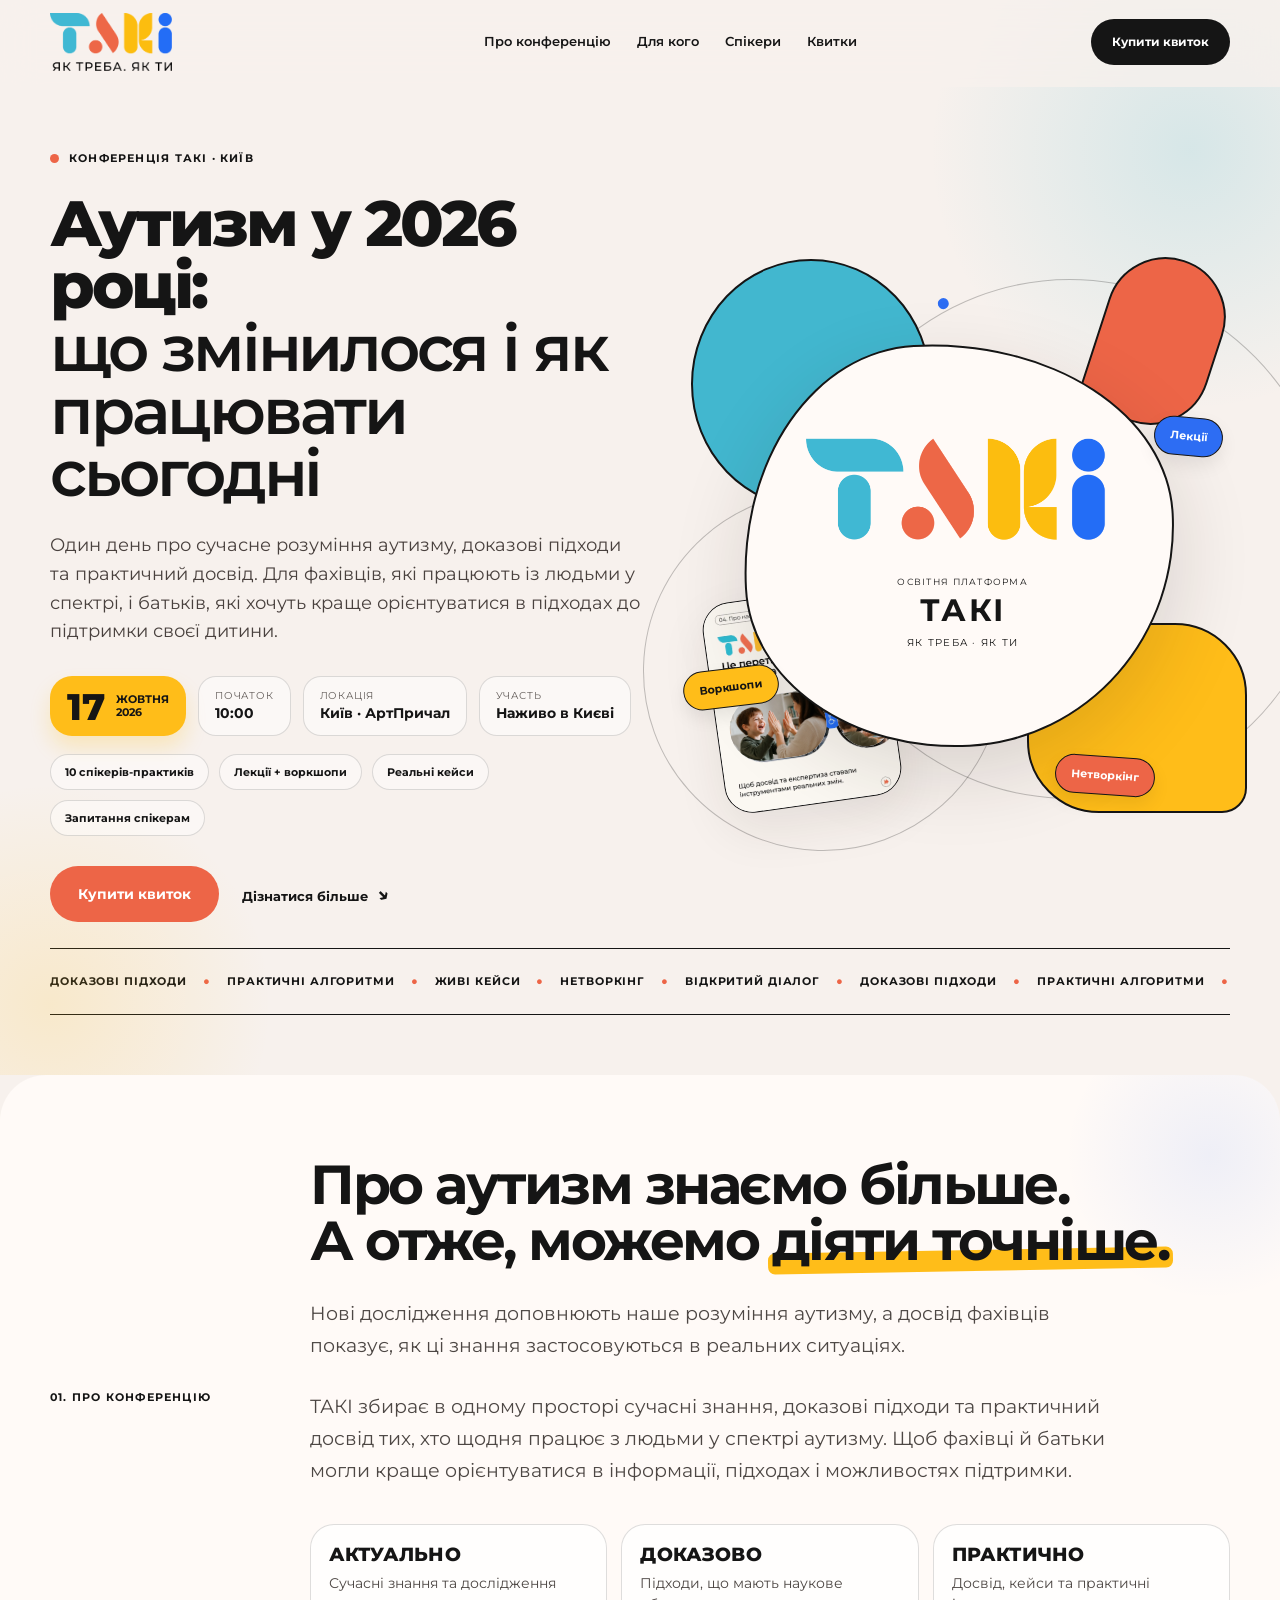
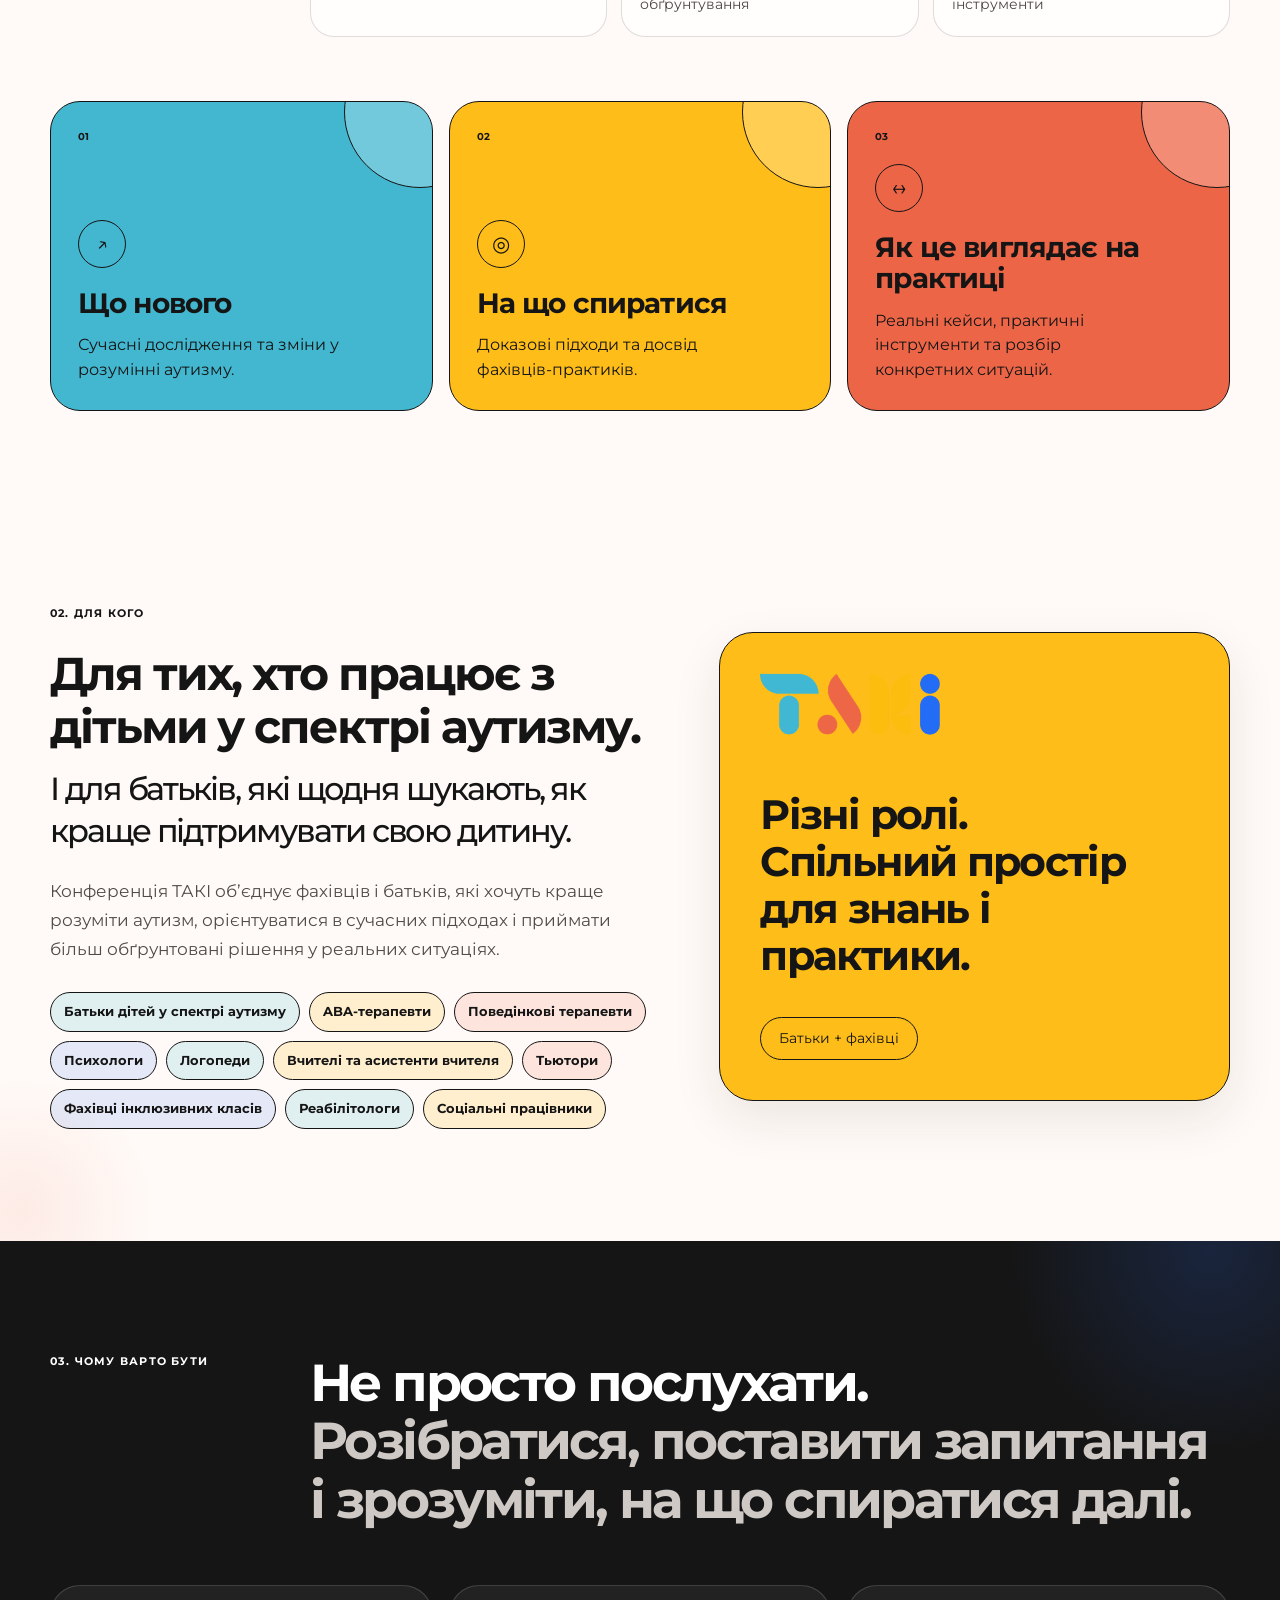
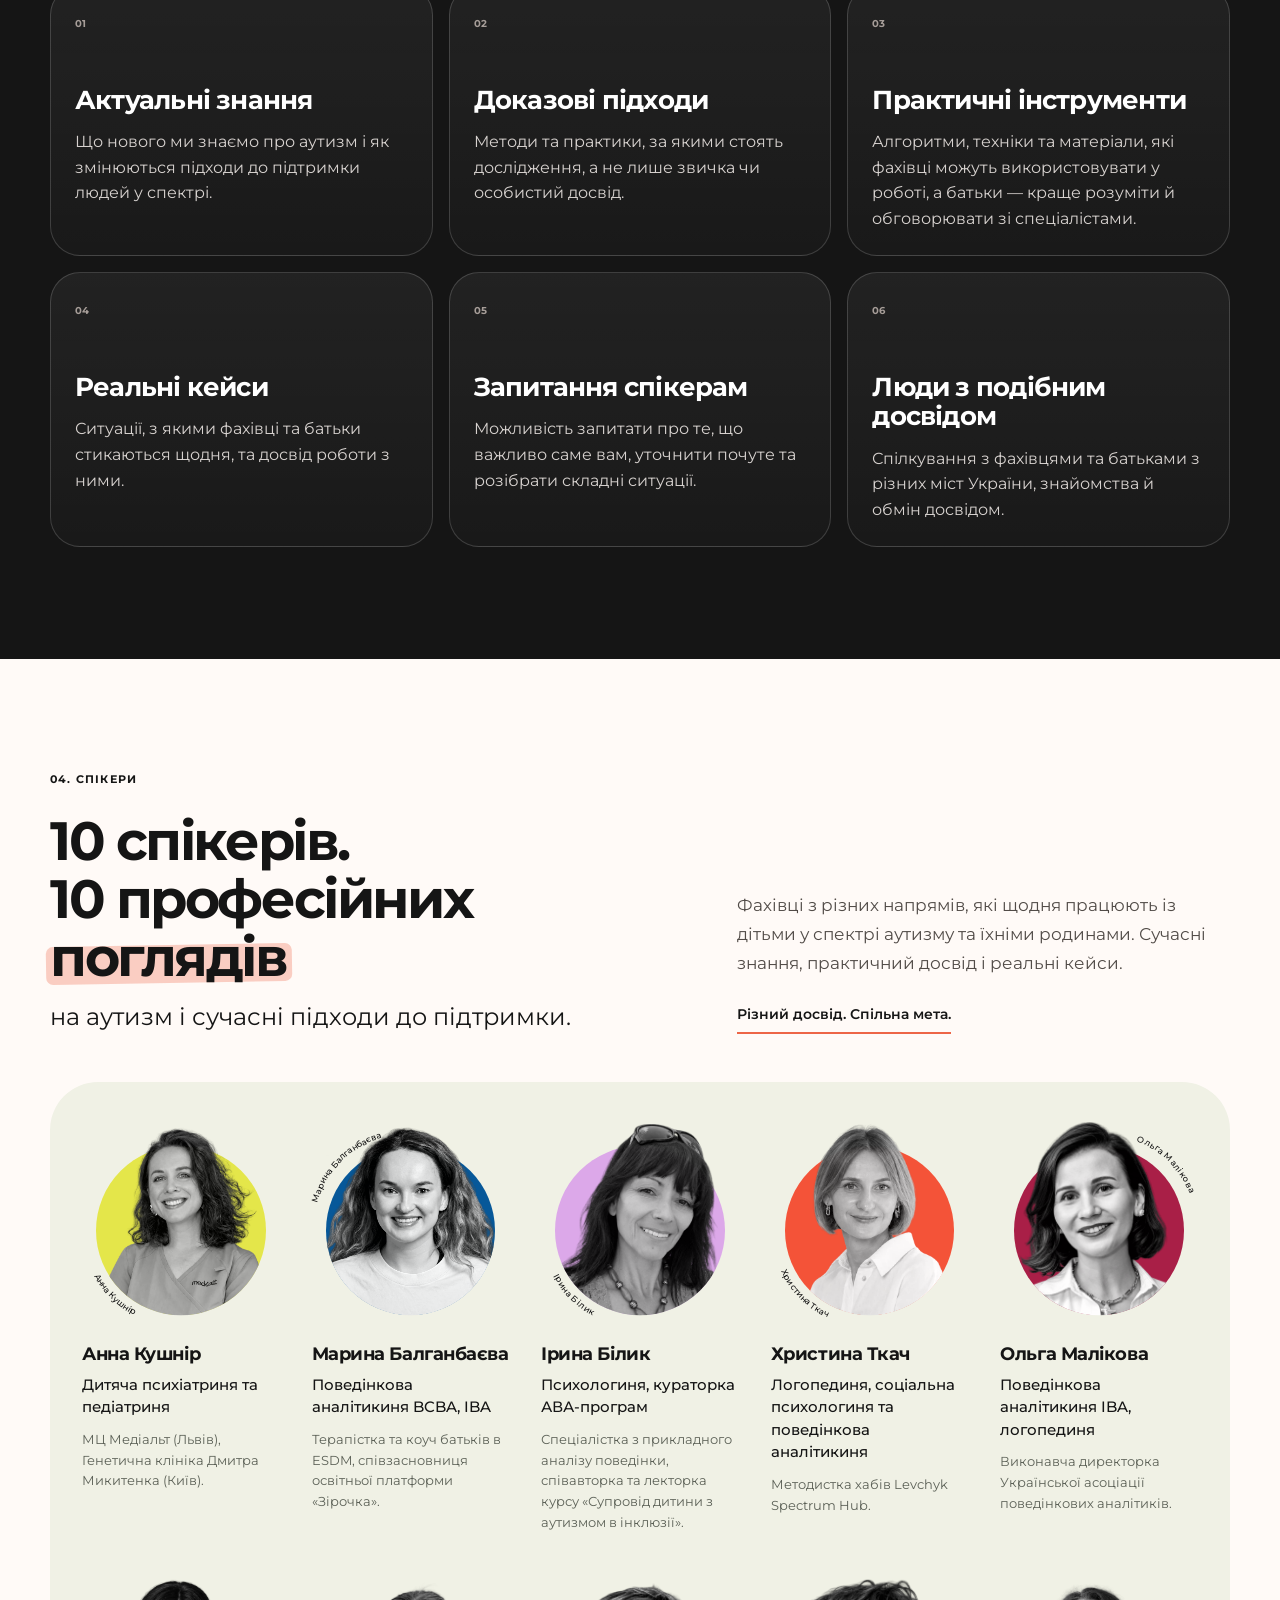
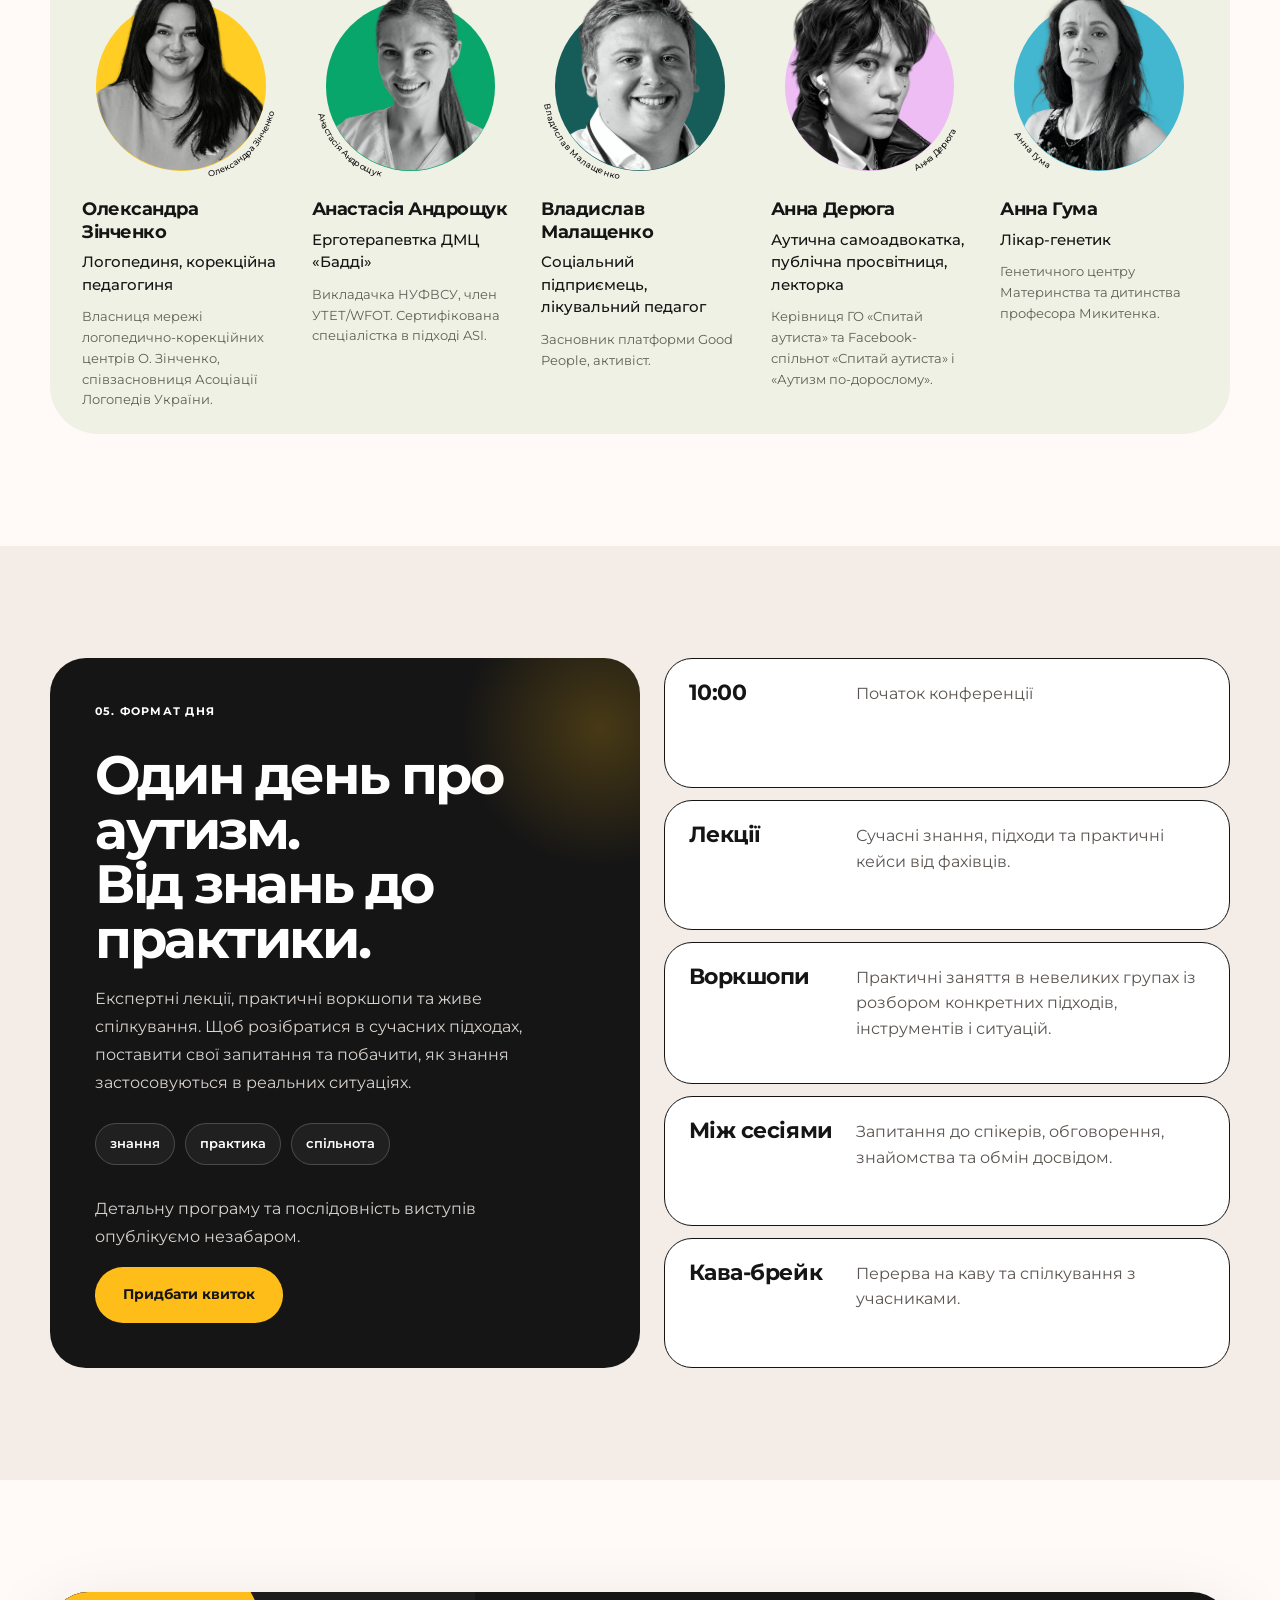
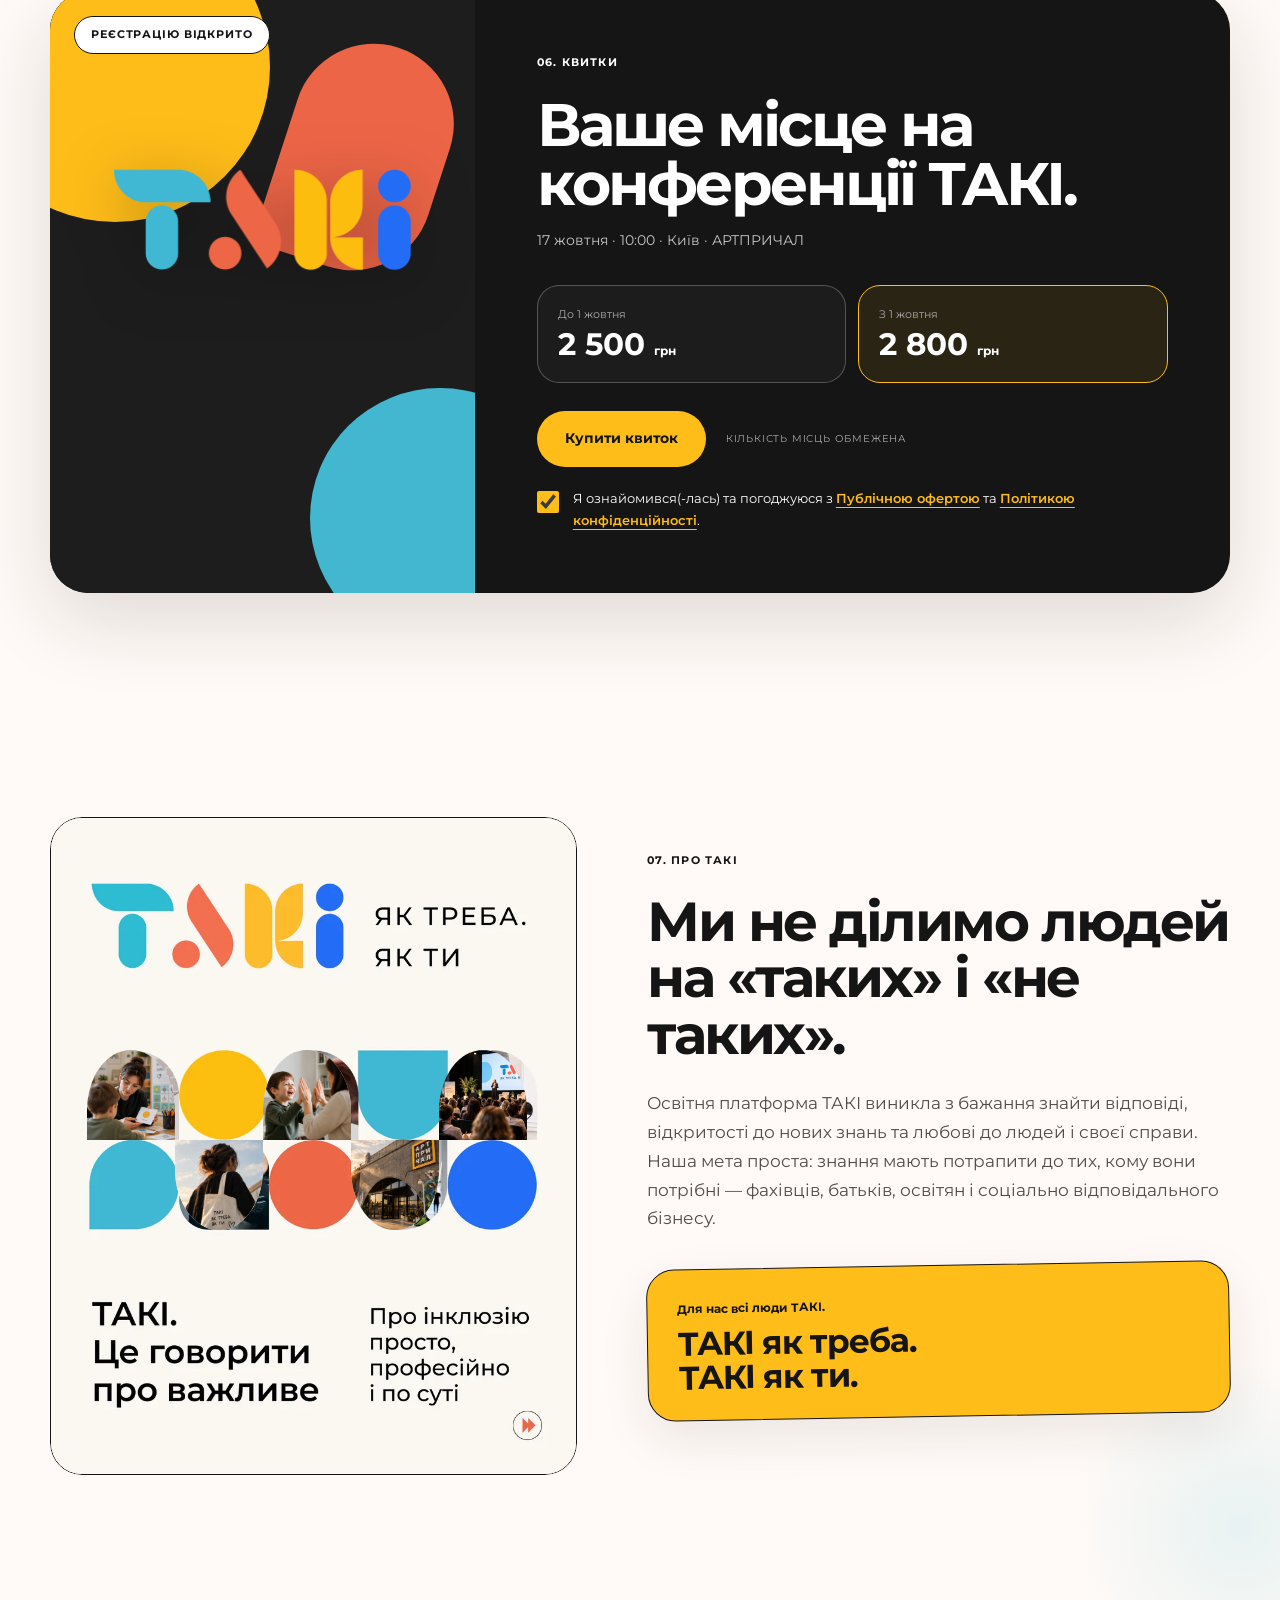
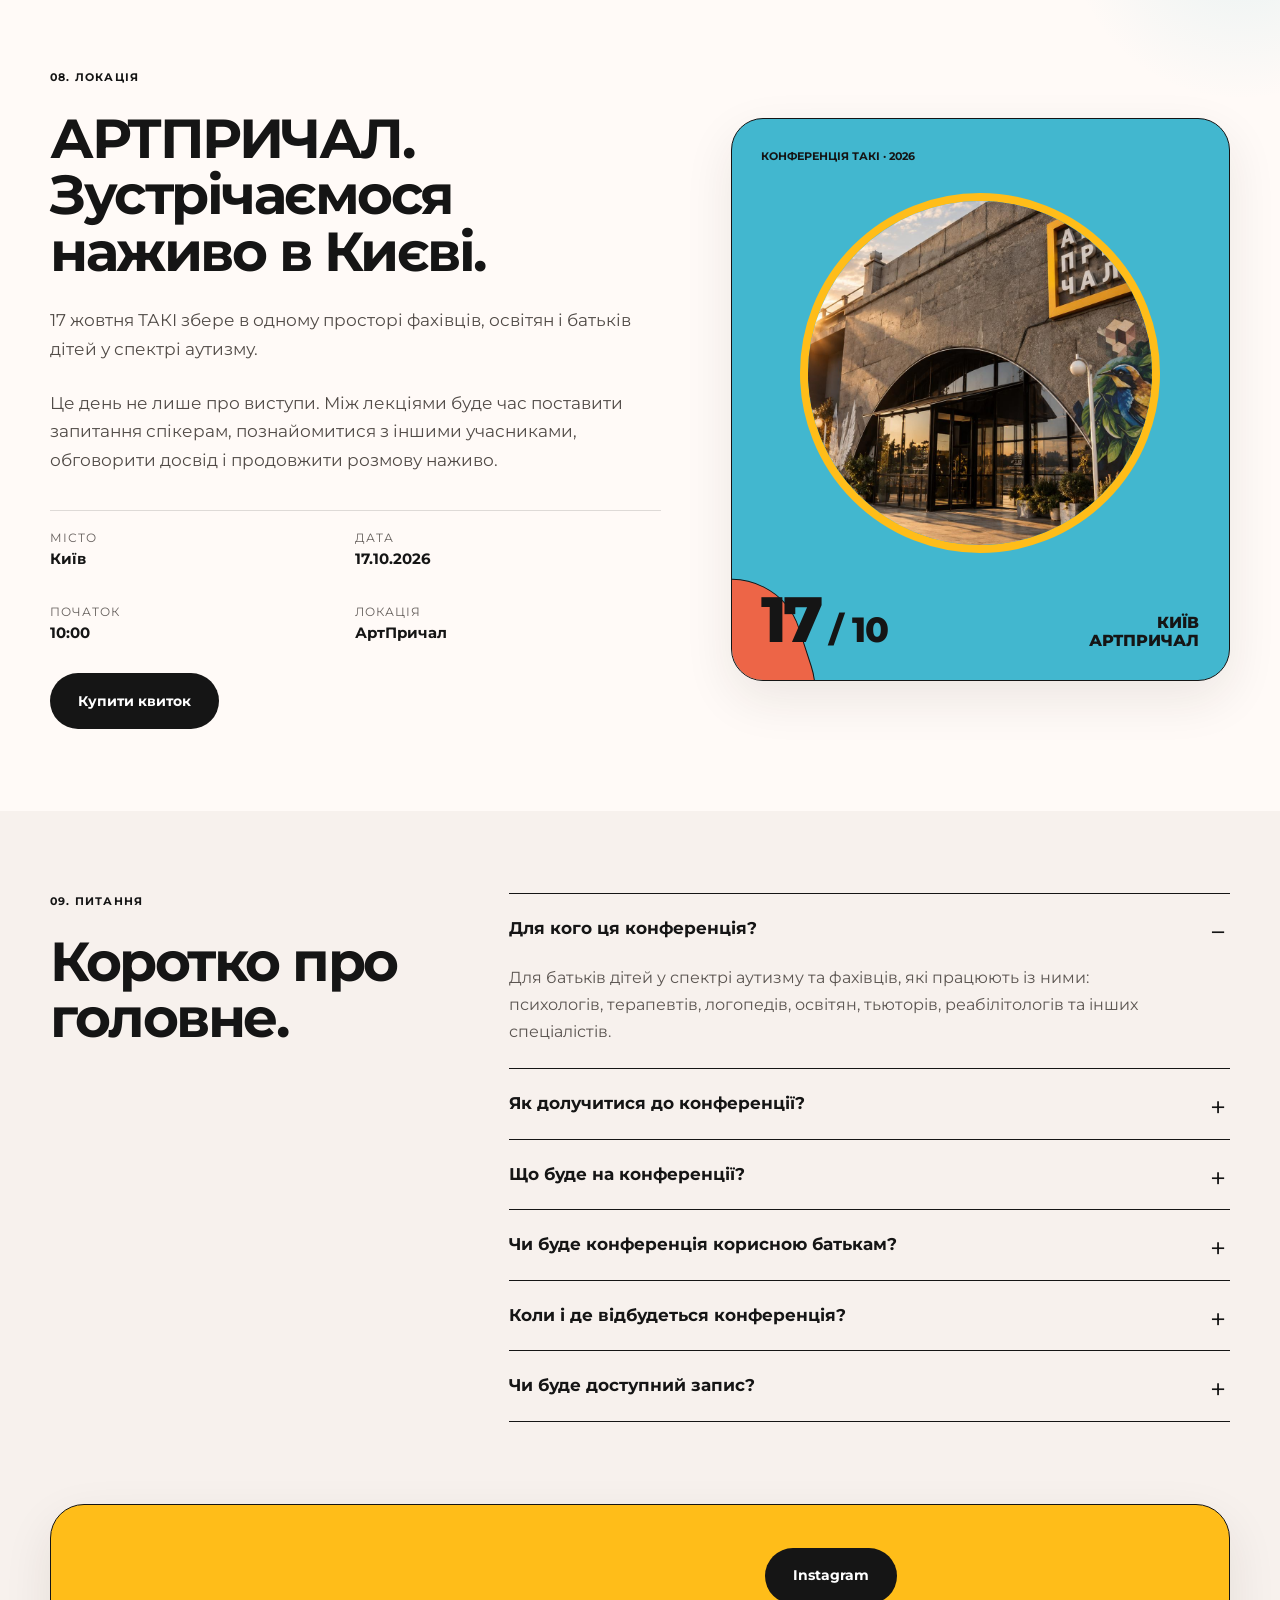
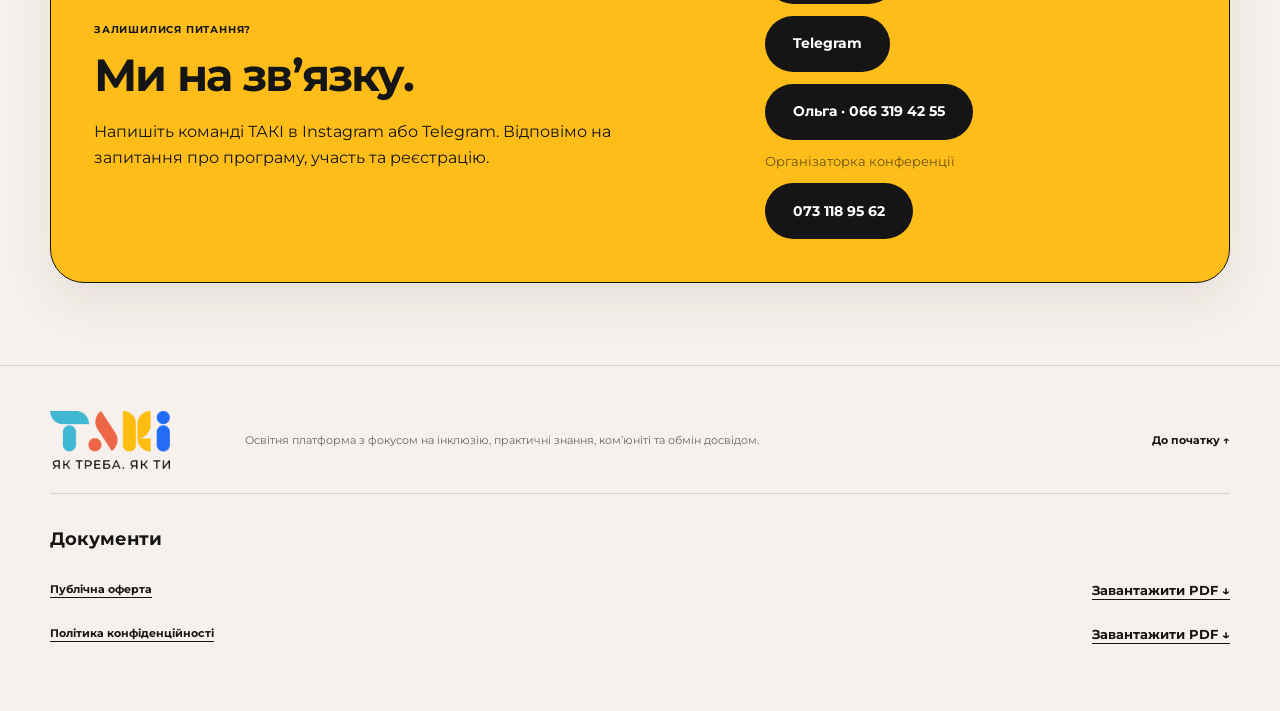
==== index.html @ 57517507 "update" ====
<!doctype html>
<html lang="uk">
<head>
  <meta charset="utf-8" />
  <meta name="viewport" content="width=device-width, initial-scale=1" />
  <meta name="theme-color" content="#f7f1ed" />
  <meta name="description" content="Простір про інклюзію, знання та практику. Для фахівців, освітян, батьків і людей з досвідом. Усі ми ТАКІ." />
  <link rel="canonical" href="https://www.taki.org.ua/" />
  <meta property="og:type" content="website" />
  <meta property="og:locale" content="uk_UA" />
  <meta property="og:site_name" content="ТАКІ" />
  <meta property="og:url" content="https://www.taki.org.ua/" />
  <meta property="og:title" content="ТАКІ | Освітня платформа про інклюзію" />
  <meta property="og:description" content="Простір про інклюзію, знання та практику. Для фахівців, освітян, батьків і людей з досвідом. Усі ми ТАКІ." />
  <meta property="og:image" content="https://www.taki.org.ua/assets/social/taki-preview-v1.jpg" />
  <meta property="og:image:secure_url" content="https://www.taki.org.ua/assets/social/taki-preview-v1.jpg" />
  <meta property="og:image:type" content="image/jpeg" />
  <meta property="og:image:width" content="1200" />
  <meta property="og:image:height" content="630" />
  <meta property="og:image:alt" content="ТАКІ — конференція «Аутизм у 2026 році». 17 жовтня, Київ, АртПричал." />
  <meta name="twitter:card" content="summary_large_image" />
  <meta name="twitter:title" content="ТАКІ | Освітня платформа про інклюзію" />
  <meta name="twitter:description" content="Простір про інклюзію, знання та практику. Для фахівців, освітян, батьків і людей з досвідом. Усі ми ТАКІ." />
  <meta name="twitter:image" content="https://www.taki.org.ua/assets/social/taki-preview-v1.jpg" />
  <meta name="twitter:image:alt" content="ТАКІ — конференція «Аутизм у 2026 році». 17 жовтня, Київ, АртПричал." />
  <title>ТАКІ — Конференція «Аутизм у 2026 році»</title>
  <link rel="icon" href="assets/taki-symbol.png" />
  <link rel="stylesheet" href="styles.css?v=20260923-3" />
</head>
<body>
  <header class="site-header" data-header>
    <div class="shell header-inner">
      <a class="brand" href="#top" aria-label="ТАКІ — на початок сторінки">
        <img src="assets/taki-logo.png" alt="ТАКІ — як треба, як ти" />
      </a>
      <nav class="desktop-nav" aria-label="Основна навігація">
        <a href="#about">Про конференцію</a>
        <a href="#for-whom">Для кого</a>
        <a href="#speakers">Спікери</a>
        <a href="#tickets">Квитки</a>
      </nav>
      <a class="btn btn-dark btn-small desktop-cta" href="#tickets">Купити квиток</a>
      <button class="menu-toggle" type="button" aria-label="Відкрити меню" aria-controls="mobile-navigation" aria-expanded="false" data-menu-toggle>
        <span></span><span></span>
      </button>
    </div>
    <nav class="mobile-nav" id="mobile-navigation" aria-label="Мобільна навігація" data-mobile-nav inert>
      <a href="#about">Про конференцію</a>
      <a href="#for-whom">Для кого</a>
      <a href="#speakers">Спікери</a>
      <a href="#tickets">Квитки</a>
      <a class="btn btn-dark" href="#tickets">Купити квиток</a>
    </nav>
    <div class="header-progress"><span data-progress></span></div>
  </header>

  <main id="top">
    <section class="hero section-pad">
      <div class="shell hero-grid">
        <div class="hero-copy reveal">
          <div class="eyebrow"><span class="eyebrow-dot"></span> Конференція ТАКІ · Київ</div>
          <h1>Аутизм у 2026 році:<br><span>що змінилося і як працювати сьогодні</span></h1>
          <p class="hero-lead">Один день про сучасне розуміння аутизму, доказові підходи та практичний досвід. Для фахівців, які працюють із людьми у спектрі, і батьків, які хочуть краще орієнтуватися в підходах до підтримки своєї дитини.</p>

          <div class="hero-meta" aria-label="Деталі конференції">
            <div class="meta-pill"><strong>17</strong><span>жовтня<br>2026</span></div>
            <div class="meta-item"><span class="meta-kicker">Початок</span><strong>10:00</strong></div>
            <div class="meta-item"><span class="meta-kicker">Локація</span><strong>Київ · АртПричал</strong></div>
            <div class="meta-item"><span class="meta-kicker">Участь</span><strong>Наживо в Києві</strong></div>
          </div>

          <div class="hero-highlights">
            <span>10 спікерів-практиків</span>
            <span>Лекції + воркшопи</span>
            <span>Реальні кейси</span>
            <span>Запитання спікерам</span>
          </div>

          <div class="hero-actions">
            <a class="btn btn-coral" href="#tickets">Купити квиток</a>
            <a class="text-link" href="#about">Дізнатися більше <span aria-hidden="true">↘</span></a>
          </div>
        </div>

        <div class="hero-art reveal" aria-hidden="true">
          <div class="hero-badge badge-blue">Лекції</div>
          <div class="hero-badge badge-yellow">Воркшопи</div>
          <div class="hero-badge badge-coral">Нетворкінг</div>
          <div class="hero-shape hero-shape-a"></div>
          <div class="hero-shape hero-shape-b"></div>
          <div class="hero-shape hero-shape-c"></div>
          <div class="hero-photo-tile">
            <img src="assets/ref-8.webp" alt="" />
            <div class="poster-photo-overlay ref8-left"><img src="assets/photos/connection.webp" alt="" /></div>
            <div class="poster-photo-overlay ref8-right"><img src="assets/photos/learning.webp" alt="" /></div>
          </div>
          <div class="hero-core">
            <img src="assets/taki-symbol.png" alt="" />
            <div class="hero-core-copy">
              <span>освітня платформа</span>
              <strong>ТАКІ</strong>
              <small>як треба · як ти</small>
            </div>
          </div>
          <div class="hero-orbit orbit-one"><span></span></div>
          <div class="hero-orbit orbit-two"><span></span></div>
        </div>
      </div>
      <div class="shell ticker-wrap reveal">
        <div class="ticker" aria-label="Формат конференції" data-marquee>
          <div class="ticker-track">
            <span>ДОКАЗОВІ ПІДХОДИ</span><i>•</i><span>ПРАКТИЧНІ АЛГОРИТМИ</span><i>•</i><span>ЖИВІ КЕЙСИ</span><i>•</i><span>НЕТВОРКІНГ</span><i>•</i><span>ВІДКРИТИЙ ДІАЛОГ</span><i>•</i>
          </div>
        </div>
      </div>
    </section>

    <section class="intro section-pad-sm" id="about">
      <div class="shell intro-grid">
        <div class="section-label reveal">01. Про конференцію</div>
        <div class="intro-main reveal">
          <h2>Про аутизм знаємо більше.<br>А отже, можемо <span class="mark mark-yellow">діяти точніше.</span></h2>
          <p>Нові дослідження доповнюють наше розуміння аутизму, а досвід фахівців показує, як ці знання застосовуються в реальних ситуаціях.</p>
          <p>ТАКІ збирає в одному просторі сучасні знання, доказові підходи та практичний досвід тих, хто щодня працює з людьми у спектрі аутизму. Щоб фахівці й батьки могли краще орієнтуватися в інформації, підходах і можливостях підтримки.</p>
          <div class="mini-metrics">
            <div><strong>Актуально</strong><span>Сучасні знання та дослідження</span></div>
            <div><strong>Доказово</strong><span>Підходи, що мають наукове обґрунтування</span></div>
            <div><strong>Практично</strong><span>Досвід, кейси та практичні інструменти</span></div>
          </div>
        </div>
      </div>

      <div class="shell format-grid">
        <article class="format-card format-blue reveal">
          <span class="format-index">01</span>
          <div class="format-icon">↗</div>
          <h3>Що нового</h3>
          <p>Сучасні дослідження та зміни у розумінні аутизму.</p>
        </article>
        <article class="format-card format-yellow reveal">
          <span class="format-index">02</span>
          <div class="format-icon">◎</div>
          <h3>На що спиратися</h3>
          <p>Доказові підходи та досвід фахівців-практиків.</p>
        </article>
        <article class="format-card format-coral reveal">
          <span class="format-index">03</span>
          <div class="format-icon">↔</div>
          <h3>Як це виглядає на практиці</h3>
          <p>Реальні кейси, практичні інструменти та розбір конкретних ситуацій.</p>
        </article>
      </div>
    </section>

    <section class="audience section-pad" id="for-whom">
      <div class="shell audience-grid">
        <div class="audience-copy reveal">
          <div class="section-label">02. Для кого</div>
          <h2>Для тих, хто працює з дітьми у спектрі аутизму.<br><span class="audience-heading-secondary">І для батьків, які щодня шукають, як краще підтримувати свою дитину.</span></h2>
          <p>Конференція ТАКІ об’єднує фахівців і батьків, які хочуть краще розуміти аутизм, орієнтуватися в сучасних підходах і приймати більш обґрунтовані рішення у реальних ситуаціях.</p>
          <div class="audience-tags">
            <span>Батьки дітей у спектрі аутизму</span>
            <span>ABA-терапевти</span>
            <span>Поведінкові терапевти</span>
            <span>Психологи</span>
            <span>Логопеди</span>
            <span>Вчителі та асистенти вчителя</span>
            <span>Тьютори</span>
            <span>Фахівці інклюзивних класів</span>
            <span>Реабілітологи</span>
            <span>Соціальні працівники</span>
          </div>
        </div>
        <div class="audience-message reveal">
          <img src="assets/taki-symbol.png" alt="" width="240" height="140" loading="lazy">
          <p>Різні ролі.<br>Спільний простір<br>для знань і практики.</p>
          <span>Батьки + фахівці</span>
        </div>
      </div>
    </section>

    <section class="benefits section-pad">
      <div class="shell">
        <div class="benefits-head reveal">
          <div class="section-label">03. Чому варто бути</div>
          <h2>Не просто послухати.<br><span>Розібратися, поставити запитання і зрозуміти, на що спиратися далі.</span></h2>
        </div>
        <div class="benefit-grid">
          <article class="benefit reveal"><span>01</span><h3>Актуальні знання</h3><p>Що нового ми знаємо про аутизм і як змінюються підходи до підтримки людей у спектрі.</p></article>
          <article class="benefit reveal"><span>02</span><h3>Доказові підходи</h3><p>Методи та практики, за якими стоять дослідження, а не лише звичка чи особистий досвід.</p></article>
          <article class="benefit reveal"><span>03</span><h3>Практичні інструменти</h3><p>Алгоритми, техніки та матеріали, які фахівці можуть використовувати у роботі, а батьки — краще розуміти й обговорювати зі спеціалістами.</p></article>
          <article class="benefit reveal"><span>04</span><h3>Реальні кейси</h3><p>Ситуації, з якими фахівці та батьки стикаються щодня, та досвід роботи з ними.</p></article>
          <article class="benefit reveal"><span>05</span><h3>Запитання спікерам</h3><p>Можливість запитати про те, що важливо саме вам, уточнити почуте та розібрати складні ситуації.</p></article>
          <article class="benefit reveal"><span>06</span><h3>Люди з подібним досвідом</h3><p>Спілкування з фахівцями та батьками з різних міст України, знайомства й обмін досвідом.</p></article>
        </div>
      </div>
    </section>

    <section class="speakers section-pad" id="speakers">
      <div class="shell">
        <div class="speakers-heading reveal">
          <div>
            <div class="section-label">04. Спікери</div>
            <h2>10 спікерів.<br><span class="mark mark-coral">10 професійних поглядів</span></h2>
            <p class="speakers-subtitle">на аутизм і сучасні підходи до підтримки.</p>
          </div>
          <div class="speakers-intro">
            <p>Фахівці з різних напрямів, які щодня працюють із дітьми у спектрі аутизму та їхніми родинами. Сучасні знання, практичний досвід і реальні кейси.</p>
            <span class="speaker-status">Різний досвід. Спільна мета.</span>
          </div>
        </div>
        <div class="speaker-poster" aria-label="Спікери конференції">
          <div class="speaker-grid">
            <article class="speaker-card speaker-kushnir" style="--speaker-color:#e4e64a" aria-labelledby="name-kushnir">
              <div class="speaker-portrait">
                <div class="speaker-disc" aria-hidden="true"></div>
                <div class="speaker-cutout"><img src="assets/speakers/kushnir-portrait.webp" alt="Анна Кушнір" width="800" height="1000" loading="lazy" decoding="async"></div>
                <svg class="speaker-arc" viewBox="0 0 320 320" aria-hidden="true"><defs><path id="arc-kushnir" d="M 18 168 A 134 134 0 0 0 152 302"/></defs><text><textPath href="#arc-kushnir" startOffset="50%" text-anchor="middle">Анна Кушнір</textPath></text></svg>
              </div>
              <div class="speaker-caption">
                <h3 id="name-kushnir">Анна Кушнір</h3>
                <p class="speaker-role">Дитяча психіатриня та педіатриня</p>
                <p class="speaker-bio">МЦ Медіальт (Львів), Генетична клініка Дмитра Микитенка (Київ).</p>
              </div>
            </article>
            <article class="speaker-card speaker-balganbaieva" style="--speaker-color:#075899" aria-labelledby="name-balganbaieva">
              <div class="speaker-portrait">
                <div class="speaker-disc" aria-hidden="true"></div>
                <div class="speaker-cutout"><img src="assets/speakers/balganbaieva-portrait.webp" alt="Марина Балганбаєва" width="800" height="1065" loading="lazy" decoding="async"></div>
                <svg class="speaker-arc" viewBox="0 0 320 320" aria-hidden="true"><defs><path id="arc-balganbaieva" d="M 18 156 A 134 134 0 0 1 152 22"/></defs><text><textPath href="#arc-balganbaieva" startOffset="50%" text-anchor="middle">Марина Балганбаєва</textPath></text></svg>
              </div>
              <div class="speaker-caption">
                <h3 id="name-balganbaieva">Марина Балганбаєва</h3>
                <p class="speaker-role">Поведінкова аналітикиня BCBA, IBA</p>
                <p class="speaker-bio">Терапістка та коуч батьків в ESDM, співзасновниця освітньої платформи «Зірочка».</p>
              </div>
            </article>
            <article class="speaker-card speaker-bilyk" style="--speaker-color:#dca8e9" aria-labelledby="name-bilyk">
              <div class="speaker-portrait">
                <div class="speaker-disc" aria-hidden="true"></div>
                <div class="speaker-cutout"><img src="assets/speakers/bilyk-portrait.webp" alt="Ірина Білик" width="800" height="1067" loading="lazy" decoding="async"></div>
                <svg class="speaker-arc" viewBox="0 0 320 320" aria-hidden="true"><defs><path id="arc-bilyk" d="M 18 168 A 134 134 0 0 0 152 302"/></defs><text><textPath href="#arc-bilyk" startOffset="50%" text-anchor="middle">Ірина Білик</textPath></text></svg>
              </div>
              <div class="speaker-caption">
                <h3 id="name-bilyk">Ірина Білик</h3>
                <p class="speaker-role">Психологиня, кураторка АВА-програм</p>
                <p class="speaker-bio">Спеціалістка з прикладного аналізу поведінки, співавторка та лекторка курсу «Супровід дитини з аутизмом в інклюзії».</p>
              </div>
            </article>
            <article class="speaker-card speaker-tkach" style="--speaker-color:#f45338" aria-labelledby="name-tkach">
              <div class="speaker-portrait">
                <div class="speaker-disc" aria-hidden="true"></div>
                <div class="speaker-cutout"><img src="assets/speakers/tkach-portrait.webp" alt="Христина Ткач" width="800" height="1200" loading="lazy" decoding="async"></div>
                <svg class="speaker-arc" viewBox="0 0 320 320" aria-hidden="true"><defs><path id="arc-tkach" d="M 18 168 A 134 134 0 0 0 152 302"/></defs><text><textPath href="#arc-tkach" startOffset="50%" text-anchor="middle">Христина Ткач</textPath></text></svg>
              </div>
              <div class="speaker-caption">
                <h3 id="name-tkach">Христина Ткач</h3>
                <p class="speaker-role">Логопединя, соціальна психологиня та поведінкова аналітикиня</p>
                <p class="speaker-bio">Методистка хабів Levchyk Spectrum Hub.</p>
              </div>
            </article>
            <article class="speaker-card speaker-malikova" style="--speaker-color:#a91f47" aria-labelledby="name-malikova">
              <div class="speaker-portrait">
                <div class="speaker-disc" aria-hidden="true"></div>
                <div class="speaker-cutout"><img src="assets/speakers/malikova-portrait.webp" alt="Ольга Малікова" width="800" height="800" loading="lazy" decoding="async"></div>
                <svg class="speaker-arc" viewBox="0 0 320 320" aria-hidden="true"><defs><path id="arc-malikova" d="M 168 22 A 134 134 0 0 1 302 156"/></defs><text><textPath href="#arc-malikova" startOffset="50%" text-anchor="middle">Ольга Малікова</textPath></text></svg>
              </div>
              <div class="speaker-caption">
                <h3 id="name-malikova">Ольга Малікова</h3>
                <p class="speaker-role">Поведінкова аналітикиня IBA, логопединя</p>
                <p class="speaker-bio">Виконавча директорка Української асоціації поведінкових аналітиків.</p>
              </div>
            </article>
            <article class="speaker-card speaker-zinchenko" style="--speaker-color:#ffcd24" aria-labelledby="name-zinchenko">
              <div class="speaker-portrait">
                <div class="speaker-disc" aria-hidden="true"></div>
                <div class="speaker-cutout"><img src="assets/speakers/zinchenko-portrait.webp" alt="Олександра Зінченко" width="800" height="1200" loading="lazy" decoding="async"></div>
                <svg class="speaker-arc" viewBox="0 0 320 320" aria-hidden="true"><defs><path id="arc-zinchenko" d="M 168 302 A 134 134 0 0 0 302 168"/></defs><text><textPath href="#arc-zinchenko" startOffset="50%" text-anchor="middle">Олександра Зінченко</textPath></text></svg>
              </div>
              <div class="speaker-caption">
                <h3 id="name-zinchenko">Олександра Зінченко</h3>
                <p class="speaker-role">Логопединя, корекційна педагогиня</p>
                <p class="speaker-bio">Власниця мережі логопедично-корекційних центрів О. Зінченко, співзасновниця Асоціації Логопедів України.</p>
              </div>
            </article>
            <article class="speaker-card speaker-androshchuk" style="--speaker-color:#08a66a" aria-labelledby="name-androshchuk">
              <div class="speaker-portrait">
                <div class="speaker-disc" aria-hidden="true"></div>
                <div class="speaker-cutout"><img src="assets/speakers/androshchuk-portrait.png" alt="Анастасія Андрощук" width="1024" height="1535" loading="lazy" decoding="async"></div>
                <svg class="speaker-arc" viewBox="0 0 320 320" aria-hidden="true"><defs><path id="arc-androshchuk" d="M 18 168 A 134 134 0 0 0 152 302"/></defs><text><textPath href="#arc-androshchuk" startOffset="50%" text-anchor="middle">Анастасія Андрощук</textPath></text></svg>
              </div>
              <div class="speaker-caption">
                <h3 id="name-androshchuk">Анастасія Андрощук</h3>
                <p class="speaker-role">Ерготерапевтка ДМЦ «Бадді»</p>
                <p class="speaker-bio">Викладачка НУФВСУ, член УТЕТ/WFOT. Сертифікована спеціалістка в підході ASI.</p>
              </div>
            </article>
            <article class="speaker-card speaker-melashchenko" style="--speaker-color:#165c59" aria-labelledby="name-melashchenko">
              <div class="speaker-portrait">
                <div class="speaker-disc" aria-hidden="true"></div>
                <div class="speaker-cutout"><img src="assets/speakers/melashchenko-portrait.webp" alt="Владислав Малащенко" width="800" height="1226" loading="lazy" decoding="async"></div>
                <svg class="speaker-arc" viewBox="0 0 320 320" aria-hidden="true"><defs><path id="arc-melashchenko" d="M 18 168 A 134 134 0 0 0 152 302"/></defs><text><textPath href="#arc-melashchenko" startOffset="50%" text-anchor="middle">Владислав Малащенко</textPath></text></svg>
              </div>
              <div class="speaker-caption">
                <h3 id="name-melashchenko">Владислав Малащенко</h3>
                <p class="speaker-role">Соціальний підприємець, лікувальний педагог</p>
                <p class="speaker-bio">Засновник платформи Good People, активіст.</p>
              </div>
            </article>
            <article class="speaker-card speaker-deriuha" style="--speaker-color:#edbdf3" aria-labelledby="name-deriuha">
              <div class="speaker-portrait">
                <div class="speaker-disc" aria-hidden="true"></div>
                <div class="speaker-cutout"><img src="assets/speakers/deriuha-portrait.webp" alt="Анна Дерюга" width="800" height="1067" loading="lazy" decoding="async"></div>
                <svg class="speaker-arc" viewBox="0 0 320 320" aria-hidden="true"><defs><path id="arc-deriuha" d="M 168 302 A 134 134 0 0 0 302 168"/></defs><text><textPath href="#arc-deriuha" startOffset="50%" text-anchor="middle">Анна Дерюга</textPath></text></svg>
              </div>
              <div class="speaker-caption">
                <h3 id="name-deriuha">Анна Дерюга</h3>
                <p class="speaker-role">Аутична самоадвокатка, публічна просвітниця, лекторка</p>
                <p class="speaker-bio">Керівниця ГО «Спитай аутиста» та Facebook-спільнот «Спитай аутиста» і «Аутизм по-дорослому».</p>
              </div>
            </article>
            <article class="speaker-card speaker-huma" style="--speaker-color:#42b7cf" aria-labelledby="name-huma">
              <div class="speaker-portrait">
                <div class="speaker-disc" aria-hidden="true"></div>
                <div class="speaker-cutout"><img src="assets/speakers/huma-portrait.png" alt="Анна Гума" width="1024" height="1536" loading="lazy" decoding="async"></div>
                <svg class="speaker-arc" viewBox="0 0 320 320" aria-hidden="true"><defs><path id="arc-huma" d="M 18 168 A 134 134 0 0 0 152 302"/></defs><text><textPath href="#arc-huma" startOffset="50%" text-anchor="middle">Анна Гума</textPath></text></svg>
              </div>
              <div class="speaker-caption">
                <h3 id="name-huma">Анна Гума</h3>
                <p class="speaker-role">Лікар-генетик</p>
                <p class="speaker-bio">Генетичного центру Материнства та дитинства професора Микитенка.</p>
              </div>
            </article>
          </div>
        </div>
      </div>
    </section>

    <section class="day section-pad" id="program">
      <div class="shell day-grid">
        <div class="day-card day-card-main reveal">
          <div class="section-label section-label-light">05. Формат дня</div>
          <h2>Один день про аутизм.<br>Від знань до практики.</h2>
          <p>Експертні лекції, практичні воркшопи та живе спілкування. Щоб розібратися в сучасних підходах, поставити свої запитання та побачити, як знання застосовуються в реальних ситуаціях.</p>
          <div class="day-points"><span>знання</span><span>практика</span><span>спільнота</span></div>
          <p>Детальну програму та послідовність виступів опублікуємо незабаром.</p>
          <a class="btn btn-yellow" href="#tickets">Придбати квиток</a>
        </div>
        <div class="day-stack">
          <div class="day-row reveal"><strong>10:00</strong><span>Початок конференції</span></div>
          <div class="day-row reveal"><strong>Лекції</strong><span>Сучасні знання, підходи та практичні кейси від фахівців.</span></div>
          <div class="day-row reveal"><strong>Воркшопи</strong><span>Практичні заняття в невеликих групах із розбором конкретних підходів, інструментів і ситуацій.</span></div>
          <div class="day-row reveal"><strong>Між сесіями</strong><span>Запитання до спікерів, обговорення, знайомства та обмін досвідом.</span></div>
          <div class="day-row reveal"><strong>Кава-брейк</strong><span>Перерва на каву та спілкування з учасниками.</span></div>
        </div>
      </div>
    </section>

    <section class="tickets section-pad" id="tickets">
      <div class="shell">
        <div class="ticket-card reveal" id="conference-ticket">
          <div class="ticket-art">
            <span class="ticket-ribbon">Реєстрацію відкрито</span>
            <span class="blob blob-a" aria-hidden="true"></span><span class="blob blob-b" aria-hidden="true"></span><span class="blob blob-c" aria-hidden="true"></span>
            <img src="assets/taki-symbol.png" alt="ТАКІ" loading="lazy">
          </div>
          <div class="ticket-main">
            <div class="section-label">06. Квитки</div>
            <h2>Ваше місце на<br>конференції ТАКІ.</h2>
            <p>17 жовтня · 10:00 · Київ · АРТПРИЧАЛ</p>
            <div class="price-grid" aria-label="Вартість квитка за датою придбання">
              <div class="price-block price-active" data-rate="early"><span>До 1 жовтня</span><strong>2 500 <small>грн</small></strong></div>
              <div class="price-block" data-rate="standard"><span>З 1 жовтня</span><strong>2 800 <small>грн</small></strong></div>
            </div>
            <form action="https://secure.wayforpay.com/payment/www.taki.org.ua" method="get" class="ticket-consent-form">
              <div class="ticket-actions"><button class="btn btn-yellow" type="submit">Купити квиток</button><span class="limited">Кількість місць обмежена</span></div>
              <div class="consent-row ticket-consent">
                <input type="checkbox" id="legal-consent" required checked aria-labelledby="consent-label">
                <div id="consent-label"><label for="legal-consent">Я ознайомився(-лась) та погоджуюся з </label><a href="assets/documents/public-offer.pdf" target="_blank" rel="noopener">Публічною офертою</a> та <a href="assets/documents/privacy-policy.pdf" target="_blank" rel="noopener">Політикою конфіденційності</a>.</div>
              </div>
            </form>
          </div>
        </div>
      </div>
    </section>

    <section class="taki-story section-pad">
      <div class="shell taki-story-grid">
        <div class="story-visual reveal">
          <img src="assets/ref-1_1.webp" alt="ТАКІ — про інклюзію просто, професійно і по суті" />
          <div class="taki-collage-photo c1"><img src="assets/photos/learning.webp" alt="" /></div>
          <div class="taki-collage-photo c3"><img src="assets/photos/connection.webp" alt="" /></div>
          <div class="taki-collage-photo c5"><img src="assets/photos/conference.webp" alt="" /></div>
          <div class="taki-collage-photo c7"><img src="assets/photos/taki-bag.webp" alt="" /></div>
          <div class="taki-collage-photo c9"><img src="assets/photos/artprychal.webp" alt="" /></div>
        </div>
        <div class="story-copy reveal">
          <div class="section-label">07. Про ТАКІ</div>
          <h2>Ми не ділимо людей на «таких» і «не таких».</h2>
          <p>Освітня платформа ТАКІ виникла з бажання знайти відповіді, відкритості до нових знань та любові до людей і своєї справи. Наша мета проста: знання мають потрапити до тих, кому вони потрібні — фахівців, батьків, освітян і соціально відповідального бізнесу.</p>
          <div class="story-quote">
            <span>Для нас всі люди ТАКІ.</span>
            <strong>ТАКІ як треба.<br>ТАКІ як ти.</strong>
          </div>
</div>
      </div>
    </section>

    <section class="location section-pad-sm" id="location">
      <div class="shell location-grid">
        <div class="location-copy reveal">
          <div class="section-label">08. Локація</div>
          <h2>АРТПРИЧАЛ.<br>Зустрічаємося наживо в Києві.</h2>
          <p>17 жовтня ТАКІ збере в одному просторі фахівців, освітян і батьків дітей у спектрі аутизму.</p>
          <p>Це день не лише про виступи. Між лекціями буде час поставити запитання спікерам, познайомитися з іншими учасниками, обговорити досвід і продовжити розмову наживо.</p>
          <div class="location-facts">
            <div><span>Місто</span><strong>Київ</strong></div>
            <div><span>Дата</span><strong>17.10.2026</strong></div>
            <div><span>Початок</span><strong>10:00</strong></div>
            <div><span>Локація</span><strong>АртПричал</strong></div>
          </div>
          <a class="btn btn-dark location-cta" href="#tickets">Купити квиток</a>
        </div>
        <div class="location-poster reveal">
          <div class="poster-top">КОНФЕРЕНЦІЯ ТАКІ · 2026</div>
          <div class="poster-venue-photo"><img src="assets/photos/artprychal-venue-v2.jpg" alt="АртПричал — вхід до галереї на заході сонця" width="960" height="1280" loading="lazy" decoding="async"></div>
          <div class="poster-date">17<span> / 10</span></div>
          <div class="poster-bottom">КИЇВ<br>АРТПРИЧАЛ</div>
        </div>
      </div>
    </section>

    <section class="faq section-pad-sm" id="faq">
      <div class="shell faq-grid">
        <div class="faq-head reveal"><div class="section-label">09. Питання</div><h2>Коротко про головне.</h2></div>
        <div class="faq-list reveal">
          <details open><summary>Для кого ця конференція?</summary><p>Для батьків дітей у спектрі аутизму та фахівців, які працюють із ними: психологів, терапевтів, логопедів, освітян, тьюторів, реабілітологів та інших спеціалістів.</p></details>
          <details><summary>Як долучитися до конференції?</summary><p>Конференція відбудеться наживо 17 жовтня 2026 року в Києві, в АртПричалі. Щоб придбати квиток, зв’яжіться з командою ТАКІ.</p></details>
          <details><summary>Що буде на конференції?</summary><p>Виступи 10 спікерів-практиків, сучасні підходи, реальні кейси, практичні інструменти та можливість поставити запитання спікерам.</p></details>
          <details><summary>Чи буде конференція корисною батькам?</summary><p>Так. Конференція створена і для фахівців, і для батьків. Вона допоможе краще орієнтуватися в сучасних підходах до навчання та підтримки дітей у спектрі, розуміти, на що вони спираються, і ставити більш конкретні запитання фахівцям, які працюють із вашою дитиною.</p></details>
          <details><summary>Коли і де відбудеться конференція?</summary><p>17 жовтня 2026 року, початок о 10:00. Київ, АртПричал.</p></details>
          <details><summary>Чи буде доступний запис?</summary><p>Інформація щодо запису уточнюється. Зверніться до команди ТАКІ, щоб дізнатися актуальні умови.</p></details>
        </div>
      </div>
    </section>

    <section class="contact section-pad-sm" id="contact">
      <div class="shell contact-card reveal">
        <div>
          <span class="contact-kicker">Залишилися питання?</span>
          <h2>Ми на зв’язку.</h2>
          <p>Напишіть команді ТАКІ в Instagram або Telegram. Відповімо на запитання про програму, участь та реєстрацію.</p>
        </div>
        <div class="contact-actions">
          <a class="btn btn-dark" href="https://www.instagram.com/taki.education/" target="_blank" rel="noopener noreferrer">Instagram</a>
          <a class="btn btn-dark" href="https://t.me/taki_education" target="_blank" rel="noopener noreferrer">Telegram</a>
          <a class="btn btn-dark" href="tel:+380663194255">Ольга · 066 319 42 55</a>
          <span>Організаторка конференції</span>
          <a class="btn btn-dark" href="tel:+380731189562">073 118 95 62</a>
        </div>
      </div>
    </section>
  </main>

  <footer class="footer">
    <div class="shell footer-grid">
      <img src="assets/taki-logo.png" alt="ТАКІ — як треба, як ти" />
      <p>Освітня платформа з фокусом на інклюзію, практичні знання, ком’юніті та обмін досвідом.</p>
      <a href="#top">До початку ↑</a>
    </div>
    <div class="shell legal-footer" aria-label="Документи">
      <h2>Документи</h2>
      <div class="legal-document"><a href="assets/documents/public-offer.pdf" target="_blank" rel="noopener">Публічна оферта</a><a href="assets/documents/public-offer.pdf" download="ТАКІ — Публічна оферта.pdf" aria-label="Завантажити Публічну оферту у PDF">Завантажити PDF ↓</a></div>
      <div class="legal-document"><a href="assets/documents/privacy-policy.pdf" target="_blank" rel="noopener">Політика конфіденційності</a><a href="assets/documents/privacy-policy.pdf" download="ТАКІ — Політика конфіденційності.pdf" aria-label="Завантажити Політику конфіденційності у PDF">Завантажити PDF ↓</a></div>
    </div>
  </footer>

  <script src="script.js?v=20260922-11"></script>
</body>
</html>
---- styles.css ----
@font-face{font-family:Montserrat;src:url('fonts/Montserrat-Regular.ttf') format('truetype');font-weight:400;font-style:normal;font-display:swap}
@font-face{font-family:Montserrat;src:url('fonts/Montserrat-Medium.ttf') format('truetype');font-weight:500;font-style:normal;font-display:swap}
@font-face{font-family:Montserrat;src:url('fonts/Montserrat-SemiBold.ttf') format('truetype');font-weight:600;font-style:normal;font-display:swap}
@font-face{font-family:Montserrat;src:url('fonts/Montserrat-Bold.ttf') format('truetype');font-weight:700;font-style:normal;font-display:swap}
@font-face{font-family:Montserrat;src:url('fonts/Montserrat-ExtraBold.ttf') format('truetype');font-weight:800;font-style:normal;font-display:swap}

:root{
  --bg:#f7f1ed;
  --paper:#fffaf7;
  --paper-2:#f3ece7;
  --ink:#151515;
  --muted:#66605d;
  --teal:#42b7cf;
  --coral:#ed6547;
  --yellow:#ffbd19;
  --blue:#2d6df3;
  --line:rgba(21,21,21,.14);
  --radius:30px;
  --shadow:0 18px 50px rgba(42,28,19,.09);
  --shadow-strong:0 28px 80px rgba(42,28,19,.14);
  --shell:min(1180px,calc(100vw - 40px));
}
*{box-sizing:border-box}
html{scroll-behavior:smooth;background:var(--bg)}
body{margin:0;font-family:Montserrat,Arial,sans-serif;background:var(--bg);color:var(--ink);font-size:16px;line-height:1.5;-webkit-font-smoothing:antialiased;position:relative;overflow-x:hidden}
body:before,body:after{content:"";position:fixed;z-index:-2;pointer-events:none;filter:blur(70px);opacity:.38}
body:before{width:420px;height:420px;border-radius:50%;background:rgba(66,183,207,.18);left:-140px;top:120px}
body:after{width:360px;height:360px;border-radius:50%;background:rgba(255,189,25,.18);right:-120px;top:820px}
a{color:inherit;text-decoration:none}
img{max-width:100%;display:block}
button,input,textarea,select{font:inherit}
button{color:inherit}
.shell{width:var(--shell);margin:0 auto}
.section-pad{padding:112px 0}.section-pad-sm{padding:82px 0}
.section-label{display:flex;align-items:center;gap:10px;font-size:11px;text-transform:uppercase;letter-spacing:.11em;font-weight:700}
.site-header{position:fixed;z-index:50;top:0;left:0;right:0;border-bottom:1px solid transparent;transition:.25s ease;background:rgba(247,241,237,.76);backdrop-filter:blur(18px);-webkit-backdrop-filter:blur(18px)}
.site-header.scrolled{border-color:var(--line);box-shadow:0 8px 30px rgba(35,24,17,.05)}
.header-inner{height:84px;display:grid;grid-template-columns:200px 1fr auto;align-items:center;gap:26px}
.header-progress{height:2px;background:transparent}.header-progress span{display:block;height:100%;width:0;background:linear-gradient(90deg,var(--teal),var(--coral),var(--yellow),var(--blue));border-radius:999px;transition:width .1s linear}
.brand{width:122px;display:block}.brand img{width:100%;height:auto}
.desktop-nav{display:flex;justify-content:center;gap:26px;font-size:13px;font-weight:600}.desktop-nav a{position:relative}.desktop-nav a:after{content:"";position:absolute;left:0;right:100%;bottom:-5px;height:2px;background:var(--ink);transition:.2s}.desktop-nav a:hover:after{right:0}
.btn{display:inline-flex;align-items:center;justify-content:center;min-height:56px;padding:0 27px;border-radius:999px;border:1.5px solid transparent;font-weight:700;font-size:14px;transition:.18s ease;cursor:pointer;white-space:nowrap}.btn:hover{transform:translateY(-2px)}.btn-small{min-height:46px;padding:0 20px;font-size:12px}.btn-dark{background:var(--ink);color:#fff}.btn-dark:hover{background:#2b2b2b}.btn-coral{background:var(--coral);color:#fff}.btn-coral:hover{background:#db5337}.btn-yellow{background:var(--yellow);color:var(--ink)}.btn-light{background:#fff;color:var(--ink)}
.menu-toggle{display:none;width:44px;height:44px;border:1px solid var(--line);border-radius:50%;align-items:center;justify-content:center;flex-direction:column;gap:5px;background:transparent}.menu-toggle span{width:18px;height:1.5px;background:var(--ink);display:block}.mobile-nav{display:none}
.hero{padding-top:150px;padding-bottom:60px;overflow:hidden;position:relative}.hero:before,.hero:after{content:"";position:absolute;border-radius:50%;pointer-events:none;z-index:0}.hero:before{width:540px;height:540px;background:radial-gradient(circle, rgba(66,183,207,.18) 0%, rgba(66,183,207,0) 68%);right:-180px;top:-120px}.hero:after{width:460px;height:460px;background:radial-gradient(circle, rgba(255,189,25,.16) 0%, rgba(255,189,25,0) 68%);left:-180px;bottom:-160px}
.hero-grid{display:grid;grid-template-columns:1.05fr .95fr;gap:54px;align-items:center;min-height:650px;position:relative;z-index:1}
.eyebrow{display:flex;align-items:center;gap:10px;font-size:11px;text-transform:uppercase;letter-spacing:.11em;font-weight:700;margin-bottom:25px}.eyebrow-dot{width:9px;height:9px;border-radius:50%;background:var(--coral);display:block}
.hero h1{margin:0;max-width:770px;font-size:clamp(46px,5vw,78px);line-height:.98;letter-spacing:-.048em;font-weight:800}.hero h1 span{font-weight:600}
.hero-lead{max-width:670px;margin:26px 0 30px;color:#49413e;font-size:18px;line-height:1.6}
.hero-meta{display:flex;align-items:stretch;gap:12px;flex-wrap:wrap}.meta-pill{display:flex;align-items:center;gap:11px;background:var(--yellow);border-radius:22px;padding:11px 17px;box-shadow:0 12px 20px rgba(255,189,25,.22)}.meta-pill strong{font-size:37px;line-height:1;font-weight:800}.meta-pill span{font-size:11px;font-weight:700;text-transform:uppercase;line-height:1.25}.meta-item{display:flex;flex-direction:column;justify-content:center;padding:11px 16px;border:1px solid var(--line);border-radius:18px;background:rgba(255,255,255,.48)}.meta-item strong{font-size:14px}.meta-kicker{color:var(--muted);font-size:10px;text-transform:uppercase;letter-spacing:.08em}
.hero-highlights{display:flex;flex-wrap:wrap;gap:10px;margin-top:18px}.hero-highlights span{display:inline-flex;align-items:center;min-height:36px;padding:0 14px;border:1px solid var(--line);border-radius:999px;background:rgba(255,255,255,.46);font-size:11px;font-weight:650}
.hero-actions{display:flex;align-items:center;gap:23px;margin-top:30px}.text-link{font-size:13px;font-weight:700}.text-link span{font-size:20px;margin-left:5px}
.hero-art{height:590px;position:relative;isolation:isolate}
.hero-core{position:absolute;z-index:5;inset:102px 55px 84px 48px;border:2px solid var(--ink);border-radius:42% 58% 50% 50% / 58% 45% 55% 42%;background:var(--paper);display:flex;flex-direction:column;align-items:center;justify-content:center;transform:rotate(-3deg);box-shadow:var(--shadow-strong)}
.hero-core img{width:70%;transform:rotate(3deg);margin-bottom:26px}.hero-core-copy{transform:rotate(3deg);text-align:center;text-transform:uppercase}.hero-core-copy span{font-size:9px;letter-spacing:.14em}.hero-core-copy strong{font-size:31px;letter-spacing:.08em;display:block;line-height:1.2}.hero-core-copy small{font-size:10px;letter-spacing:.13em}
.hero-photo-tile{position:absolute;z-index:2;left:18px;bottom:26px;width:178px;aspect-ratio:0.84;border:1.5px solid var(--ink);border-radius:28px;overflow:hidden;box-shadow:var(--shadow);transform:rotate(-8deg);background:#fff}.hero-photo-tile img{width:100%;height:100%;object-fit:cover}
.hero-shape{position:absolute;border:2px solid var(--ink);z-index:1}.hero-shape-a{width:240px;height:250px;border-radius:50%;background:var(--teal);left:-4px;top:18px;animation:floatA 8s ease-in-out infinite}.hero-shape-b{width:220px;height:190px;border-radius:72px 72px 25px 72px;background:var(--yellow);right:-17px;bottom:18px;animation:floatB 9s ease-in-out infinite}.hero-shape-c{width:120px;height:170px;border-radius:72px 72px 72px 15px;background:var(--coral);right:12px;top:15px;transform:rotate(18deg);animation:floatC 7s ease-in-out infinite}
.hero-badge{position:absolute;z-index:8;border:1.5px solid var(--ink);border-radius:999px;padding:10px 15px;font-size:11px;font-weight:700;background:#fff;box-shadow:0 8px 18px rgba(0,0,0,.08)}.badge-blue{background:var(--blue);color:#fff;right:7px;top:176px;transform:rotate(5deg);animation:floatC 7.5s ease-in-out infinite}.badge-yellow{background:var(--yellow);left:-12px;bottom:125px;transform:rotate(-7deg);animation:floatB 8.5s ease-in-out infinite}.badge-coral{background:var(--coral);color:#fff;right:75px;bottom:37px;transform:rotate(4deg);animation:floatA 9.5s ease-in-out infinite}
.hero-orbit{position:absolute;z-index:0;border:1px solid rgba(21,21,21,.25);border-radius:50%}.hero-orbit span{width:11px;height:11px;background:var(--blue);border-radius:50%;position:absolute}.orbit-one{width:520px;height:520px;right:-100px;top:38px;transform:rotate(24deg);animation:spinSlow 30s linear infinite}.orbit-one span{left:42px;top:90px}.orbit-two{width:360px;height:360px;left:-52px;bottom:-20px;transform:rotate(-20deg);animation:spinSlowReverse 22s linear infinite}.orbit-two span{right:12px;top:70px;background:var(--coral)}
.ticker-wrap{padding-top:26px}.ticker{border-top:1px solid var(--ink);border-bottom:1px solid var(--ink);padding:18px 0;display:flex;overflow:hidden;white-space:nowrap;font-size:11px;font-weight:700;letter-spacing:.08em;position:relative}.ticker-track{display:flex;align-items:center;gap:16px;min-width:max-content;animation:marquee 22s linear infinite}.ticker i{font-style:normal;color:var(--coral);font-size:19px}
.intro{background:var(--paper);border-radius:46px 46px 0 0;position:relative;overflow:hidden}.intro:before{content:"";position:absolute;right:-80px;top:-70px;width:300px;height:300px;border-radius:50%;background:radial-gradient(circle, rgba(45,109,243,.08) 0%, rgba(45,109,243,0) 68%)}
.intro-grid{display:grid;grid-template-columns:220px 1fr;gap:40px}
.intro-main h2,.audience h2,.story-copy h2,.location h2,.faq h2{font-size:clamp(36px,4.3vw,64px);line-height:1.03;letter-spacing:-.045em;margin:0;font-weight:700}.intro-main p{max-width:820px;font-size:19px;line-height:1.7;color:#4d4744;margin:28px 0 0}
.mark{position:relative;display:inline;z-index:0;white-space:nowrap}.mark:before{content:"";position:absolute;z-index:-1;left:-4px;right:-5px;bottom:5%;height:31%;border-radius:7px;transform:rotate(-1deg)}.mark-yellow:before{background:var(--yellow)}.mark-blue:before{background:rgba(45,109,243,.27)}.mark-coral:before{background:rgba(237,101,71,.30)}
.mini-metrics{display:grid;grid-template-columns:repeat(3,1fr);gap:14px;margin-top:36px}.mini-metrics div{border:1px solid var(--line);border-radius:24px;padding:20px 18px;background:rgba(255,255,255,.7)}.mini-metrics strong{display:block;font-size:34px;line-height:1;font-weight:800;margin-bottom:9px}.mini-metrics span{display:block;font-size:12px;line-height:1.55;color:#4d4744}
.format-grid{display:grid;grid-template-columns:repeat(3,1fr);gap:16px;margin-top:64px}.format-card{min-height:310px;border:1.5px solid var(--ink);border-radius:var(--radius);padding:27px;display:flex;flex-direction:column;position:relative;overflow:hidden;transition:transform .22s ease, box-shadow .22s ease}.format-card:hover{transform:translateY(-4px);box-shadow:var(--shadow)}.format-card:after{content:"";position:absolute;width:150px;height:150px;border:1.5px solid var(--ink);border-radius:50%;right:-64px;top:-66px;background:rgba(255,255,255,.25)}.format-blue{background:var(--teal)}.format-yellow{background:var(--yellow)}.format-coral{background:var(--coral);color:#fff}.format-index{font-size:10px;font-weight:700}.format-icon{margin-top:auto;width:48px;height:48px;border:1.5px solid currentColor;border-radius:50%;display:flex;align-items:center;justify-content:center;font-size:21px}.format-card h3{font-size:30px;line-height:1;margin:16px 0 10px;letter-spacing:-.03em}.format-card p{font-size:13px;line-height:1.5;margin:0;max-width:280px}
.audience{background:var(--paper);position:relative}.audience:after{content:"";position:absolute;left:-120px;bottom:-110px;width:280px;height:280px;border-radius:50%;background:radial-gradient(circle, rgba(237,101,71,.10) 0%, rgba(237,101,71,0) 68%)}
.audience-grid{display:grid;grid-template-columns:1.08fr .92fr;gap:70px;align-items:center}.audience-copy>.section-label,.story-copy>.section-label,.location-copy>.section-label{margin-bottom:25px}.audience-copy>p,.story-copy>p,.location-copy>p{font-size:17px;line-height:1.7;color:#514b47;max-width:650px;margin:25px 0}.audience-tags{display:flex;flex-wrap:wrap;gap:9px;margin-top:28px}.audience-tags span{border:1px solid var(--ink);border-radius:999px;padding:9px 13px;font-size:11px;font-weight:650;background:#fff}.audience-tags span:nth-child(4n+1){background:rgba(66,183,207,.16)}.audience-tags span:nth-child(4n+2){background:rgba(255,189,25,.18)}.audience-tags span:nth-child(4n+3){background:rgba(237,101,71,.14)}.audience-tags span:nth-child(4n){background:rgba(45,109,243,.12)}
.audience-visual{position:relative;max-width:500px;justify-self:end;padding-bottom:32px}.audience-visual>img{border-radius:32px;border:1.5px solid var(--ink);width:100%;box-shadow:var(--shadow)}.visual-card{position:absolute;border:1.5px solid var(--ink);border-radius:26px;overflow:hidden;background:#fff;box-shadow:var(--shadow)}.visual-card-small{width:170px;right:-25px;bottom:0;transform:rotate(6deg)}.visual-card img{width:100%;height:100%;object-fit:cover}.floating-note{position:absolute;left:-53px;bottom:52px;background:var(--blue);color:#fff;border:1.5px solid var(--ink);border-radius:18px;padding:13px 16px;font-size:11px;font-weight:700;transform:rotate(-4deg);box-shadow:0 9px 24px rgba(45,109,243,.22);animation:floatC 9s ease-in-out infinite}
.benefits{background:var(--ink);color:#fff;position:relative;overflow:hidden}.benefits:before{content:"";position:absolute;width:420px;height:420px;border-radius:50%;background:radial-gradient(circle, rgba(45,109,243,.18) 0%, rgba(45,109,243,0) 68%);top:-200px;right:-140px}.benefits-head{display:grid;grid-template-columns:220px 1fr;gap:40px;align-items:start}.benefits-head .section-label{color:#fff}.benefits-head h2{margin:0;font-size:clamp(38px,4.4vw,66px);line-height:1.02;letter-spacing:-.05em}.benefits-head h2 span{color:#cfc9c5}.benefit-grid{display:grid;grid-template-columns:repeat(3,1fr);gap:16px;margin-top:56px}.benefit{min-height:250px;border:1px solid rgba(255,255,255,.16);border-radius:30px;padding:24px;position:relative;background:linear-gradient(180deg,rgba(255,255,255,.06),rgba(255,255,255,.02));transition:transform .2s ease, border-color .2s ease}.benefit:hover{transform:translateY(-4px);border-color:rgba(255,255,255,.3)}.benefit span{font-size:10px;font-weight:700;color:#a69d98}.benefit h3{font-size:29px;line-height:1.02;letter-spacing:-.03em;margin:52px 0 14px}.benefit p{margin:0;color:#d7d2cf;font-size:14px;line-height:1.6}
.day{background:var(--paper-2)}.day-grid{display:grid;grid-template-columns:1.02fr .98fr;gap:24px;align-items:stretch}.day-card-main{background:var(--ink);color:#fff;border-radius:36px;padding:45px;min-height:510px;position:relative;overflow:hidden}.day-card-main:before{content:"";position:absolute;width:280px;height:280px;border-radius:50%;right:-100px;top:-70px;background:radial-gradient(circle, rgba(255,189,25,.22) 0%, rgba(255,189,25,0) 70%)}.section-label-light{color:#fff}.day-card-main h2{font-size:clamp(39px,4.2vw,58px);line-height:1.02;letter-spacing:-.045em;margin:28px 0 18px;max-width:580px}.day-card-main p{font-size:14px;line-height:1.75;color:#d8d3cf;max-width:470px}.day-points{display:flex;flex-wrap:wrap;gap:10px;margin:26px 0 30px}.day-points span{padding:10px 14px;border-radius:999px;border:1px solid rgba(255,255,255,.18);font-size:11px;font-weight:600;background:rgba(255,255,255,.05)}.day-stack{display:grid;gap:12px}.day-row{border:1.5px solid var(--ink);border-radius:28px;background:#fff;padding:22px 24px;display:grid;grid-template-columns:135px 1fr;gap:22px;align-items:start;min-height:110px}.day-row strong{font-size:22px;line-height:1.08;letter-spacing:-.02em}.day-row span{font-size:15px;line-height:1.6;color:#5b5551}
.taki-story{background:var(--paper);position:relative}.taki-story:before{content:"";position:absolute;right:-140px;bottom:-120px;width:360px;height:360px;border-radius:50%;background:radial-gradient(circle, rgba(66,183,207,.12) 0%, rgba(66,183,207,0) 68%)}.taki-story-grid{display:grid;grid-template-columns:.95fr 1.05fr;gap:70px;align-items:center}.story-visual img{border-radius:32px;border:1.5px solid var(--ink);box-shadow:var(--shadow)}.story-quote{background:var(--yellow);border:1.5px solid var(--ink);border-radius:28px;padding:26px 30px;margin:32px 0 22px;transform:rotate(-1deg);box-shadow:var(--shadow)}.story-quote span{font-size:12px;font-weight:650}.story-quote strong{display:block;font-size:33px;line-height:1.02;letter-spacing:-.03em;margin-top:7px}
.tickets{background:var(--paper)}.ticket-card{background:var(--ink);color:#fff;border-radius:38px;display:grid;grid-template-columns:.72fr 1.28fr;overflow:hidden;min-height:600px;box-shadow:var(--shadow-strong)}.ticket-art{position:relative;background:#1d1d1d;overflow:hidden;min-height:500px}.ticket-art img{position:absolute;width:70%;left:15%;top:38%;transform:translateY(-50%);z-index:3;filter:drop-shadow(0 12px 30px rgba(0,0,0,.25))}.ticket-ribbon{position:absolute;z-index:4;left:24px;top:24px;min-height:38px;padding:0 16px;border-radius:999px;display:inline-flex;align-items:center;background:#fff;color:var(--ink);border:1.5px solid var(--ink);font-size:11px;font-weight:700;text-transform:uppercase;letter-spacing:.08em}.blob{position:absolute;border-radius:50%;display:block}.blob-a{width:310px;height:310px;background:var(--yellow);left:-90px;top:-80px;animation:floatA 9s ease-in-out infinite}.blob-b{width:260px;height:260px;background:var(--teal);right:-95px;bottom:-55px;animation:floatB 10s ease-in-out infinite}.blob-c{width:160px;height:230px;background:var(--coral);right:32px;top:50px;border-radius:90px 90px 90px 24px;transform:rotate(18deg);animation:floatC 8.5s ease-in-out infinite}.ticket-main{padding:62px}.ticket-main h2{font-size:clamp(42px,4.7vw,67px);line-height:.98;letter-spacing:-.05em;margin:26px 0 16px}.ticket-main>p{color:#c8c5c3;margin:0 0 34px;font-size:14px}.price-grid{display:grid;grid-template-columns:1fr 1fr;gap:12px}.price-block{border:1px solid rgba(255,255,255,.25);border-radius:22px;padding:20px;background:rgba(255,255,255,.03)}.price-block span{display:block;color:#aaa;font-size:11px;margin-bottom:6px}.price-block strong{font-size:31px;line-height:1}.price-block small{font-size:12px}.price-active{border-color:var(--yellow);background:rgba(255,189,25,.09)}.ticket-actions{display:flex;align-items:center;gap:20px;margin-top:28px}.limited{font-size:10px;text-transform:uppercase;letter-spacing:.08em;color:#aaa}
.location{background:var(--paper)}.location-grid{display:grid;grid-template-columns:1.1fr .9fr;gap:70px;align-items:center}.location-facts{display:grid;grid-template-columns:repeat(3,1fr);border-top:1px solid var(--line);margin-top:35px}.location-facts div{padding:18px 18px 0 0}.location-facts span{display:block;font-size:9px;text-transform:uppercase;letter-spacing:.08em;color:var(--muted)}.location-facts strong{font-size:15px}.location-poster{min-height:520px;border:1.5px solid var(--ink);border-radius:32px;background:var(--teal);position:relative;padding:29px;overflow:hidden;box-shadow:var(--shadow)}.location-poster:after{content:"";position:absolute;width:310px;height:310px;background:var(--yellow);border:1.5px solid var(--ink);border-radius:50%;right:-120px;top:68px}.location-poster:before{content:"";position:absolute;width:170px;height:240px;background:var(--coral);border:1.5px solid var(--ink);border-radius:95px 95px 95px 25px;left:-40px;bottom:-55px;transform:rotate(-18deg)}.poster-top{font-size:11px;font-weight:700;position:relative;z-index:2}.poster-date{font-size:132px;line-height:.74;font-weight:800;letter-spacing:-.08em;position:absolute;left:50%;top:48%;transform:translate(-50%,-50%);z-index:2}.poster-date span{font-size:.58em;letter-spacing:-.03em}.poster-bottom{position:absolute;right:30px;bottom:28px;text-align:right;font-size:17px;font-weight:800;line-height:1.1;z-index:2}
.faq{background:var(--bg)}.faq-grid{display:grid;grid-template-columns:.7fr 1.3fr;gap:70px}.faq-head .section-label{margin-bottom:24px}.faq-list{border-top:1px solid var(--ink)}.faq-list details{border-bottom:1px solid var(--ink)}.faq-list summary{list-style:none;cursor:pointer;font-weight:700;font-size:17px;padding:22px 42px 22px 0;position:relative}.faq-list summary::-webkit-details-marker{display:none}.faq-list summary:after{content:"+";position:absolute;right:4px;top:17px;font-size:28px;font-weight:400}.faq-list details[open] summary:after{content:"−"}.faq-list p{margin:0;padding:0 56px 23px 0;color:#5b5551;font-size:14px;line-height:1.7}
.contact{padding-top:0;background:var(--bg)}.contact-card{background:var(--yellow);border:1.5px solid var(--ink);border-radius:34px;padding:43px;display:grid;grid-template-columns:1.2fr .8fr;gap:40px;align-items:center;box-shadow:var(--shadow)}.contact-kicker{font-size:10px;text-transform:uppercase;letter-spacing:.08em;font-weight:700}.contact h2{font-size:clamp(29px,3.5vw,46px);line-height:1.05;letter-spacing:-.04em;margin:12px 0 0}.contact-actions{display:flex;flex-direction:column;align-items:flex-start;gap:12px}.contact-actions span{font-size:10px;color:#6c5512;max-width:360px}.footer{padding:45px 0 55px;border-top:1px solid var(--line);background:var(--bg)}.footer-grid{display:grid;grid-template-columns:160px 1fr auto;gap:35px;align-items:center}.footer img{width:120px}.footer p{font-size:11px;color:#6a6561;max-width:520px}.footer a{font-size:11px;font-weight:700}
.modal{position:fixed;z-index:100;inset:0;display:none;align-items:center;justify-content:center;padding:22px}.modal.open{display:flex}.modal-backdrop{position:absolute;inset:0;background:rgba(15,15,15,.62);backdrop-filter:blur(5px)}.modal-panel{position:relative;z-index:2;width:min(560px,100%);background:var(--paper);border:1.5px solid var(--ink);border-radius:30px;padding:38px;box-shadow:0 35px 100px rgba(0,0,0,.28)}.modal-close{position:absolute;right:17px;top:15px;border:1px solid var(--line);border-radius:50%;width:38px;height:38px;background:transparent;font-size:23px;cursor:pointer}.modal-kicker{font-size:10px;text-transform:uppercase;letter-spacing:.1em;font-weight:700;color:var(--coral)}.modal-panel h2{font-size:35px;line-height:1.03;letter-spacing:-.04em;margin:15px 0}.modal-panel p{font-size:13px;line-height:1.65;color:#59524f;margin:0 0 24px}
.reveal{opacity:0;transform:translateY(20px);transition:opacity .65s ease,transform .65s ease}.reveal.is-visible{opacity:1;transform:none}
@keyframes marquee{from{transform:translateX(0)}to{transform:translateX(-50%)}}
@keyframes floatA{0%,100%{transform:translateY(0)}50%{transform:translateY(-12px)}}
@keyframes floatB{0%,100%{transform:translateY(0)}50%{transform:translateY(14px)}}
@keyframes floatC{0%,100%{transform:translateY(0) rotate(4deg)}50%{transform:translateY(-10px) rotate(1deg)}}
@keyframes spinSlow{from{transform:rotate(24deg)}to{transform:rotate(384deg)}}
@keyframes spinSlowReverse{from{transform:rotate(-20deg)}to{transform:rotate(-380deg)}}
@media (prefers-reduced-motion:reduce){html{scroll-behavior:auto}.reveal{opacity:1;transform:none;transition:none}.btn:hover,.format-card:hover,.benefit:hover{transform:none}.hero-shape,.hero-badge,.hero-orbit,.floating-note,.blob,.ticker-track{animation:none}}
@media (max-width:980px){
  :root{--shell:min(100% - 30px,760px)}
  .section-pad{padding:86px 0}.section-pad-sm{padding:68px 0}
  .header-inner{grid-template-columns:1fr auto;height:72px}.desktop-nav,.desktop-cta{display:none}.brand{width:106px}.menu-toggle{display:flex}
  .mobile-nav{position:fixed;top:74px;left:0;right:0;background:var(--paper);padding:24px 15px 28px;border-bottom:1px solid var(--line);display:flex;flex-direction:column;gap:17px;transform:translateY(-130%);opacity:0;pointer-events:none;transition:.25s;box-shadow:0 20px 30px rgba(0,0,0,.08)}.mobile-nav.open{transform:none;opacity:1;pointer-events:auto}.mobile-nav>a:not(.btn){font-size:15px;font-weight:650}
  .hero{padding-top:120px}.hero-grid{grid-template-columns:1fr;min-height:auto;gap:30px}.hero-art{height:520px;max-width:570px;width:100%;margin:0 auto}.hero-core{inset:90px 75px 78px}.hero-photo-tile{left:22px;bottom:18px}.hero h1{font-size:clamp(44px,8vw,66px)}
  .intro-grid,.benefits-head{grid-template-columns:1fr;gap:25px}.mini-metrics{grid-template-columns:1fr}.format-grid{grid-template-columns:1fr}.format-card{min-height:245px}
  .audience-grid,.taki-story-grid,.location-grid,.faq-grid{grid-template-columns:1fr;gap:50px}.audience-visual{justify-self:center;max-width:470px}.floating-note{left:16px}.benefit-grid{grid-template-columns:repeat(2,1fr)}.day-grid{grid-template-columns:1fr}.day-card-main{min-height:430px}.ticket-card{grid-template-columns:1fr}.ticket-art{min-height:380px}.ticket-art img{width:54%;left:23%}.location-poster{min-height:430px;max-width:560px;width:100%;justify-self:center}.contact-card{grid-template-columns:1fr}.footer-grid{grid-template-columns:1fr auto}.footer p{grid-row:2}.footer img{width:110px}
}
@media (max-width:620px){
  :root{--shell:calc(100% - 24px);--radius:24px}
  .section-pad{padding:72px 0}.section-pad-sm{padding:57px 0}
  .hero{padding-top:110px;padding-bottom:40px}.hero h1{font-size:42px}.hero-lead{font-size:15px;margin-top:20px}.hero-meta{gap:9px}.meta-pill{width:100%;justify-content:center}.meta-item{flex:1;padding-left:12px}.hero-highlights{gap:8px}.hero-highlights span{font-size:10px;min-height:34px}.hero-actions{align-items:flex-start;flex-direction:column;gap:15px}.hero-actions .btn{width:100%}.hero-art{height:440px}.hero-core{inset:73px 38px 62px}.hero-core img{width:72%;margin-bottom:14px}.hero-photo-tile{width:132px;border-radius:20px}.hero-shape-a{width:170px;height:180px}.hero-shape-b{width:160px;height:140px}.hero-shape-c{width:90px;height:130px}.orbit-one{width:400px;height:400px}.orbit-two{width:290px;height:290px}.badge-blue{right:0;top:120px}.badge-yellow{left:0;bottom:98px}.badge-coral{right:32px;bottom:26px}.ticker{font-size:9px}
  .intro-main h2,.audience h2,.story-copy h2,.location h2,.faq h2{font-size:37px}.intro-main p{font-size:16px}.mini-metrics{margin-top:28px}.mini-metrics strong{font-size:28px}.format-grid{margin-top:42px}.format-card{padding:23px}
  .audience-grid,.taki-story-grid,.location-grid,.faq-grid{gap:38px}.audience-copy>p,.story-copy>p,.location-copy>p{font-size:15px}.audience-tags span{font-size:10px}.audience-visual{padding-bottom:18px}.visual-card-small{width:120px;right:-8px}.benefit-grid{grid-template-columns:1fr}.benefit{min-height:210px}.benefit h3{margin-top:42px}
  .day-card-main{padding:31px;min-height:420px}.day-card-main h2{font-size:38px}.day-row{grid-template-columns:92px 1fr;padding:20px}.day-row span{font-size:14px}.story-quote{padding:23px}.story-quote strong{font-size:28px}.ticket-card{border-radius:28px}.ticket-art{min-height:300px}.ticket-main{padding:32px 24px}.ticket-main h2{font-size:42px}.price-grid{grid-template-columns:1fr}.ticket-actions{align-items:flex-start;flex-direction:column}.ticket-actions .btn{width:100%}.location-poster{min-height:380px}.poster-date{font-size:104px}.location-facts{grid-template-columns:1fr}.location-facts div{border-bottom:1px solid var(--line);padding:13px 0}.faq-list summary{font-size:15px}.contact-card{padding:29px 23px}.contact-actions .btn{width:100%}.footer-grid{grid-template-columns:1fr}.footer p{grid-row:auto}.footer a{margin-top:5px}.modal-panel{padding:32px 23px}.modal-panel h2{font-size:30px}
}



/* Child-inclusive photo replacements only. Original TAKI poster artwork remains underneath unchanged. */
.poster-photo-overlay,.taki-collage-photo{position:absolute;z-index:3;overflow:hidden;background:#e7e7e7;pointer-events:none}
.poster-photo-overlay img,.taki-collage-photo img{width:100%!important;height:100%!important;max-width:none!important;object-fit:cover!important;display:block;border:0!important;border-radius:0!important;box-shadow:none!important}

/* ref-8.webp: preserve the poster and accessibility icon, replace its two embedded adult photos */
.hero-photo-tile>.ref8-left{left:6.7%;top:46.2%;width:55.2%;height:30.4%;border-radius:999px;z-index:2}
.hero-photo-tile>.ref8-left img{object-position:48% 50%!important}
.hero-photo-tile>.ref8-right{left:68.2%;top:46.3%;width:31.8%;height:30.4%;border-radius:50%;z-index:2}
.hero-photo-tile>.ref8-right img{object-position:50% 48%!important}

/* ref-5.webp: only the lower-right photography is replaced; yellow TAKI artwork above stays intact */
.audience-visual>.ref5-photo{left:51.5%;top:48.7%;right:0;bottom:0;border-radius:29% 0 0 0;z-index:1}
.audience-visual>.ref5-photo img{object-position:48% 44%!important}
.audience-visual>.floating-note,.audience-visual>.visual-card{z-index:4}

/* ref-1_1.webp: five photo cells only; colored TAKI geometry and all text stay untouched */
.story-visual,.visual-card-small{position:relative}
.story-visual{overflow:hidden;border-radius:32px}
.taki-collage-photo{z-index:2}
.taki-collage-photo.c1{left:7.1%;top:35.45%;width:16.7%;height:13.7%;border-radius:52% 52% 0 0/70% 70% 0 0}
.taki-collage-photo.c3{left:40.45%;top:35.45%;width:16.7%;height:13.7%;border-radius:52% 52% 0 0/70% 70% 0 0}
.taki-collage-photo.c5{left:73.78%;top:35.45%;width:16.7%;height:13.7%;border-radius:52% 52% 0 0/70% 70% 0 0}
.taki-collage-photo.c7{left:23.78%;top:49.1%;width:16.7%;height:13.7%;border-radius:0 0 52% 52%/0 0 70% 70%}
.taki-collage-photo.c9{left:57.12%;top:49.1%;width:16.7%;height:13.7%;border-radius:0 0 52% 52%/0 0 70% 70%}
.taki-collage-photo.c1 img{object-position:50% 48%!important}
.taki-collage-photo.c3 img{object-position:47% 50%!important}
.taki-collage-photo.c5 img{object-position:50% 50%!important}
.taki-collage-photo.c7 img{object-position:50% 72%!important}
.taki-collage-photo.c9 img{object-position:68% 40%!important}






/* Speaker gallery: one coordinate system for discs, photo crops and name arcs. */
.speakers { background: var(--paper); }
.speakers-heading { display:grid; grid-template-columns:1.25fr 1fr; gap:70px; align-items:end; margin-bottom:48px; }
.speakers-heading .section-label { margin-bottom:24px; }
.speakers-heading h2 { margin:0; font-size:clamp(36px,4.2vw,58px); line-height:1.08; letter-spacing:-.045em; }
.speakers-heading .mark { white-space:normal; }
.speakers-subtitle { font-size:24px; line-height:1.4; margin:14px 0 0; max-width:620px; }
.speakers-intro>p { font-size:17px; line-height:1.7; margin:0 0 24px; color:#514b47; }
.speaker-status { display:inline-block; font-size:14px; font-weight:600; border-bottom:2px solid var(--coral); padding-bottom:7px; }
.speaker-poster { background:#f0f1e5; border-radius:48px; padding:38px 22px 24px; }
.speaker-grid { display:grid; grid-template-columns:repeat(5,minmax(0,1fr)); column-gap:12px; row-gap:42px; }
.speaker-card { min-width:0; }
.speaker-portrait { position:relative; width:100%; aspect-ratio:1; isolation:isolate; }
.speaker-disc { position:absolute; z-index:0; left:11%; top:12%; width:78%; aspect-ratio:1; border-radius:50%; background:var(--speaker-color); }
.speaker-cutout { position:absolute; z-index:1; inset:0; /* Self-contained mask avoids a cross-document SVG fragment reference. */
  --portrait-mask:url("data:image/svg+xml,%3Csvg xmlns='http://www.w3.org/2000/svg' viewBox='0 0 100 100'%3E%3Cpath fill='white' d='M11 51V0H89V51A39 39 0 0 1 11 51Z'/%3E%3C/svg%3E");
  -webkit-mask:var(--portrait-mask) center / 100% 100% no-repeat;
  mask:var(--portrait-mask) center / 100% 100% no-repeat; }
.speaker-cutout img { position:absolute; max-width:none; width:var(--portrait-width,90%); height:auto; left:var(--portrait-left,5%); top:var(--portrait-top,0%); filter:grayscale(1) contrast(1.04); }
.speaker-kushnir { --portrait-width:112%; --portrait-left:-13%; --portrait-top:-3.5%; }
.speaker-balganbaieva { --portrait-width:94%; --portrait-left:3%; --portrait-top:-2%; }
.speaker-bilyk { --portrait-width:80%; --portrait-left:9%; --portrait-top:2%; }
.speaker-tkach { --portrait-width:126%; --portrait-left:-10%; --portrait-top:-6%; }
.speaker-malikova { --portrait-width:90%; --portrait-left:5%; --portrait-top:1%; }
.speaker-zinchenko { --portrait-width:133%; --portrait-left:-16.5%; --portrait-top:-9%; }
.speaker-melashchenko { --portrait-width:88%; --portrait-left:6%; --portrait-top:-3%; }
.speaker-androshchuk { --portrait-width:100%; --portrait-left:0%; --portrait-top:-7%; }
.speaker-huma { --portrait-width:95%; --portrait-left:2.5%; --portrait-top:-7%; }
.speaker-deriuha { --portrait-width:85%; --portrait-left:7.5%; --portrait-top:1%; }
.speaker-arc { position:absolute; z-index:2; inset:0; width:100%; height:100%; overflow:visible; pointer-events:none; }
.speaker-arc text { fill:var(--ink); font-family:Montserrat,Arial,sans-serif; font-size:12.5px; font-weight:500; letter-spacing:.025em; }
.speaker-caption { padding:0 10px; margin-top:6px; overflow-wrap:break-word; }
.speaker-caption h3 { font-size:18px; line-height:1.25; letter-spacing:-.025em; margin:0 0 8px; }
.speaker-role { font-size:15px; line-height:1.5; font-weight:500; margin:0; }
.speaker-bio { font-size:13px; line-height:1.6; color:#5b6056; margin:10px 0 0; }
.speaker-announcement-disc { display:flex; flex-direction:column; gap:18px; align-items:center; justify-content:center; text-align:center; color:#fff; padding:20px; }
.speaker-announcement-disc span { font-size:clamp(23px,2.6vw,36px); line-height:1.15; font-weight:600; letter-spacing:-.04em; }
.speaker-announcement-disc small { font-size:13px; }
.speaker-next { display:flex; align-items:center; justify-content:space-between; gap:20px; border-top:1px solid #cbd0c0; margin:44px 24px 0; padding-top:24px; }
.speaker-next span { font-size:18px; font-weight:700; white-space:nowrap; }
.speaker-next p { margin:0; font-size:15px; }

/* Content and responsive adjustments required by the revised brief. */
html { overflow-x:clip; }
[id] { scroll-margin-top:110px; }
:focus-visible { outline:3px solid var(--blue); outline-offset:5px; }
.mark { white-space:normal; }
.mini-metrics strong { font-size:19px; text-transform:uppercase; letter-spacing:.01em; }
.mini-metrics span { font-size:14px; }
.format-card { gap:4px; }
.format-card h3 { font-size:28px; line-height:1.12; }
.format-card p { font-size:16px; line-height:1.55; }
.format-coral { color:var(--ink); }
.audience h2 { font-size:clamp(32px,3.6vw,48px); line-height:1.15; }
.audience-heading-secondary { display:block; margin-top:16px; font-size:.7em; line-height:1.3; font-weight:500; }
.audience-tags span { font-size:13px; }
.audience-message { padding:40px; border:1.5px solid var(--ink); border-radius:34px; background:var(--yellow); box-shadow:var(--shadow); }
.audience-message img { width:180px; height:auto; margin-bottom:55px; }
.audience-message p { font-size:clamp(28px,3.2vw,43px); line-height:1.15; letter-spacing:-.04em; font-weight:700; margin:0 0 38px; }
.audience-message>span { display:inline-block; border:1px solid var(--ink); padding:10px 18px; border-radius:99px; font-size:14px; }
.benefits-head h2 { font-size:clamp(36px,4.1vw,58px); line-height:1.12; }
.benefit p { font-size:16px; }
.benefit h3 { font-size:26px; line-height:1.12; }
.day-card-main p { font-size:16px; }
.day-points span { font-size:13px; }
.day-row { grid-template-columns:145px 1fr; }
.day-row span { font-size:16px; }
.tickets-heading { margin-bottom:38px; }
.tickets-heading .section-label { margin-bottom:24px; }
.tickets-heading h2 { font-size:clamp(38px,4.6vw,64px); line-height:1.07; letter-spacing:-.045em; margin:0 0 20px; }
.tickets-heading>p { font-size:18px; line-height:1.6; }
.ticket-options { display:grid; grid-template-columns:1fr; max-width:760px; margin:0 auto; gap:24px; }
.ticket-option { display:flex; flex-direction:column; align-items:flex-start; border:1.5px solid var(--ink); border-radius:34px; padding:40px; }
.ticket-live { background:var(--ink); color:white; }
.ticket-format { font-size:14px; text-transform:uppercase; letter-spacing:.12em; font-weight:600; }
.ticket-option h3 { font-size:32px; line-height:1.15; letter-spacing:-.04em; margin:24px 0 10px; }
.ticket-prices { display:flex; flex-wrap:wrap; gap:24px 48px; margin:24px 0 32px; }
.ticket-price { margin:0; display:grid; gap:8px; }
.ticket-price strong { font-size:clamp(28px,4vw,42px); line-height:1.15; color:var(--yellow); }
.ticket-price span { font-size:15px; }
.ticket-option ul { list-style:none; padding:0; margin:0 0 32px; width:100%; }
.ticket-option li { border-top:1px solid currentColor; padding:14px 0; font-size:16px; line-height:1.5; }
.ticket-option .btn { margin-top:auto; width:100%; }
.tickets-closing { max-width:860px; font-size:22px; line-height:1.55; margin:38px 0 0; }
.location-facts { grid-template-columns:repeat(2,1fr); row-gap:14px; }
.location-facts span { font-size:12px; }
.location-cta { margin-top:28px; }
.faq-list p { font-size:16px; }
.contact-card p { max-width:560px; font-size:16px; line-height:1.65; margin:20px 0 0; }
.contact-actions span { font-size:13px; }
.modal-panel { max-height:calc(100dvh - 44px); overflow:auto; }
.modal-panel p { font-size:16px; }
.mobile-nav:not(.open) { visibility:hidden; }
.reveal { opacity:1; transform:none; }
/* The page remains readable when scripts or intersection observers are unavailable. */
@media (prefers-reduced-motion:no-preference) {
  .js-motion .reveal { opacity:0; transform:translateY(20px); }
  .js-motion .reveal.is-visible { opacity:1; transform:none; }
}
@media (max-width:980px) {
  .speakers-heading { grid-template-columns:1fr; gap:24px; }
  .speakers-intro { max-width:680px; }
  .speaker-poster { padding:28px 10px 24px; border-radius:36px; }
  .speaker-grid { grid-template-columns:repeat(2,minmax(0,1fr)); gap:36px 0; }
  .speaker-card:last-child:nth-child(odd) { grid-column:1 / -1; width:50%; justify-self:center; }
  .speaker-caption { padding:0 14px; }
  .speaker-caption h3 { font-size:18px; }
  .speaker-role { font-size:14px; }
  .speaker-announcement-disc span { font-size:25px; }
  .ticket-option { padding:28px; }
}
@media (max-width:620px) {
  [id] { scroll-margin-top:92px; }
  .hero h1 { font-size:clamp(36px,9.5vw,52px); line-height:1.08; }
  .hero-lead { font-size:16px; }
  .hero-highlights span { font-size:12px; }
  .intro-main h2,.location h2 { font-size:36px; line-height:1.12; }
  .audience-message { padding:30px; }
  .audience-message img { margin-bottom:36px; }
  .speaker-poster { padding:26px 8px 24px; }
  .speaker-grid { grid-template-columns:1fr; gap:36px; }
  .speaker-card,.speaker-card:last-child:nth-child(odd) { max-width:380px; width:100%; justify-self:center; grid-column:auto; }
  .speaker-caption { padding:0 24px; }
  .speaker-caption h3 { font-size:20px; line-height:1.3; }
  .speaker-role { font-size:15px; }
  .speaker-bio { font-size:14px; line-height:1.55; }
  .speaker-arc text { font-size:13px; }
  .speaker-announcement-disc { gap:14px; padding:18px; }
  .speaker-announcement-disc span { font-size:28px; }
  .speaker-announcement-disc small { font-size:13px; }
  .speaker-next { margin:28px 16px 0; flex-direction:column; align-items:flex-start; gap:8px; }
  .speaker-next p { font-size:14px; }
  .speakers-heading h2 { font-size:36px; }
  .speakers-subtitle { font-size:21px; }
  .speakers-intro>p { font-size:16px; }
  .day-row { grid-template-columns:1fr; gap:10px; }
  .ticket-options { grid-template-columns:1fr; }
  .ticket-option { padding:28px 24px; }
  .ticket-option h3 { font-size:29px; }
  .tickets-closing { font-size:19px; }
  .location-facts { grid-template-columns:1fr 1fr; }
  .location-facts div { border:0; }
  .contact-card { gap:28px; }
  .modal-panel h2 { font-size:28px; padding-right:20px; }
}
@media (max-width:380px) {
  .speaker-grid { grid-template-columns:1fr; gap:36px; }
  .speaker-card,.speaker-card:last-child:nth-child(odd) { max-width:290px; width:100%; justify-self:center; grid-column:auto; }
  .speaker-caption h3 { font-size:19px; }
  .speaker-role { font-size:15px; }
  .speaker-bio { font-size:13px; }
  .speaker-announcement-disc span { font-size:28px; }
}

/* Downloadable documents and the consent step. */
.legal-footer { padding-top:32px; margin-top:24px; border-top:1px solid var(--line); }
.legal-footer h2 { font-size:18px; margin:0 0 16px; }
.legal-document { display:flex; flex-wrap:wrap; gap:8px 28px; justify-content:space-between; padding:12px 0; }
.legal-document a, .consent-row a, .back-link { text-decoration:underline; text-underline-offset:4px; }
.legal-document a:last-child { font-size:13px; }
.participation-header { display:flex; align-items:center; justify-content:space-between; gap:24px; padding:24px 0; }
.back-link { font-size:14px; }
.participation-main { max-width:820px; padding:64px 0 80px; }
.participation-main h1 { font-size:clamp(40px,7vw,72px); line-height:1.08; letter-spacing:-.04em; margin:24px 0; }
.participation-date { font-size:18px; line-height:1.7; margin-bottom:40px; }
.consent-card { background:var(--paper); border:1px solid var(--line); border-radius:30px; padding:clamp(22px,4vw,40px); }
.consent-card h2 { font-size:24px; line-height:1.3; margin-top:0; }
.consent-card > p, .purchase-contacts p { color:var(--muted); }
.consent-row { display:flex; align-items:flex-start; gap:14px; margin:28px 0; line-height:1.8; }
.consent-row input { flex:0 0 22px; width:22px; height:22px; margin:4px 0 0; accent-color:var(--ink); cursor:pointer; }
.consent-row label { cursor:pointer; }
.consent-row a { font-weight:600; }
.ticket-consent-form > .btn { width:100%; }
.ticket-art img { height:auto; }
.ticket-consent { margin:20px 0 0; font-size:13px; line-height:1.7; }
.ticket-consent input { accent-color:var(--yellow); }
.ticket-consent a { color:var(--yellow); }
.purchase-contacts { margin-top:32px; padding-top:28px; border-top:1px solid var(--line); }
.purchase-contacts[hidden] { display:none; }
.purchase-actions { display:flex; flex-wrap:wrap; gap:12px; }
.participation-main .btn { white-space:normal; text-align:center; padding:14px 24px; }
.consent-row input:focus-visible, .legal-footer a:focus-visible, .consent-row a:focus-visible { outline:3px solid var(--blue); outline-offset:4px; }
@media(max-width:540px) { .participation-main { padding-top:32px; } .participation-header .brand { width:100px; } .purchase-actions .btn { width:100%; } }

/* Venue photo stays circular at every card width. */
.location-poster { display:flex; flex-direction:column; gap:24px; min-height:0; padding:29px; }
.location-poster:after { display:none; }
.location-poster:before { width:140px; height:180px; left:-65px; bottom:-80px; }
.poster-venue-photo { position:relative; z-index:1; width:100%; max-width:360px; aspect-ratio:1; align-self:center; border:8px solid var(--yellow); border-radius:50%; overflow:hidden; margin:4px 0 10px; }
.poster-venue-photo img { width:100%; height:100%; object-fit:cover; object-position:center 35%; }
.location-poster .poster-date { position:relative; left:auto; top:auto; transform:none; font-size:clamp(44px,5vw,64px); line-height:1; letter-spacing:-.05em; padding-right:140px; }
.location-poster .poster-date span { font-size:.55em; white-space:nowrap; }
.location-poster .poster-bottom { bottom:30px; font-size:16px; }
@media(max-width:380px) { .location-poster { padding:22px; gap:20px; } .location-poster .poster-date { font-size:40px; padding-right:112px; } .location-poster .poster-bottom { right:22px; bottom:24px; font-size:14px; } }

/* Thank-you page: continuation of the ticket enquiry. */
.thank-you-main { padding-top:32px; }
.thank-you-art { display:flex; align-items:center; gap:12px; margin-bottom:32px; }
.thank-you-art span { display:grid; place-items:center; width:64px; height:64px; background:var(--teal); border-radius:50% 50% 0 50%; }
.thank-you-art span:nth-child(2) { background:var(--yellow); border-radius:50%; font-size:30px; }
.thank-you-art span:nth-child(3) { background:var(--coral); border-radius:0 50% 50% 50%; }
.thank-you-intro { max-width:650px; font-size:18px; line-height:1.7; color:var(--muted); }
.thank-you-main .consent-card h2 { margin:16px 0; }
.thank-you-main .purchase-actions { margin-top:24px; }
.thank-you-bottom { display:flex; flex-wrap:wrap; gap:20px 32px; margin-top:32px; }
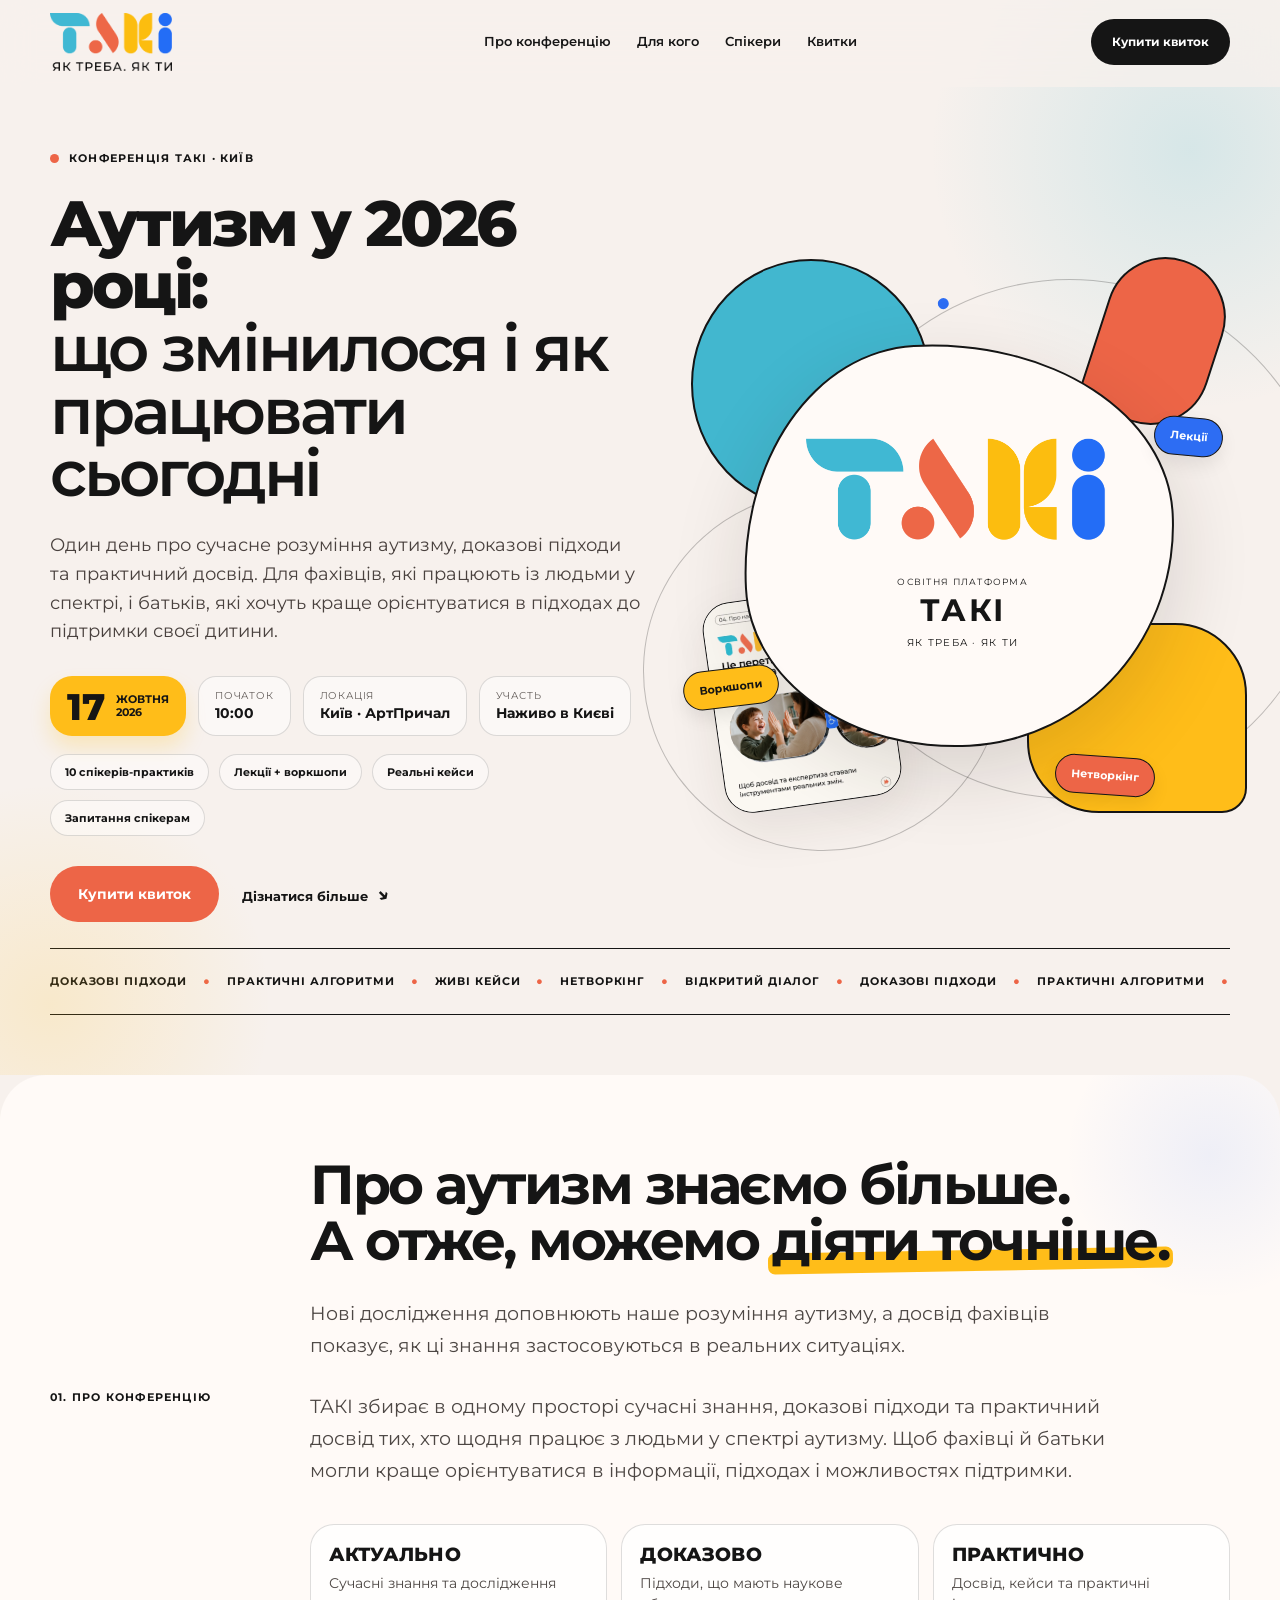
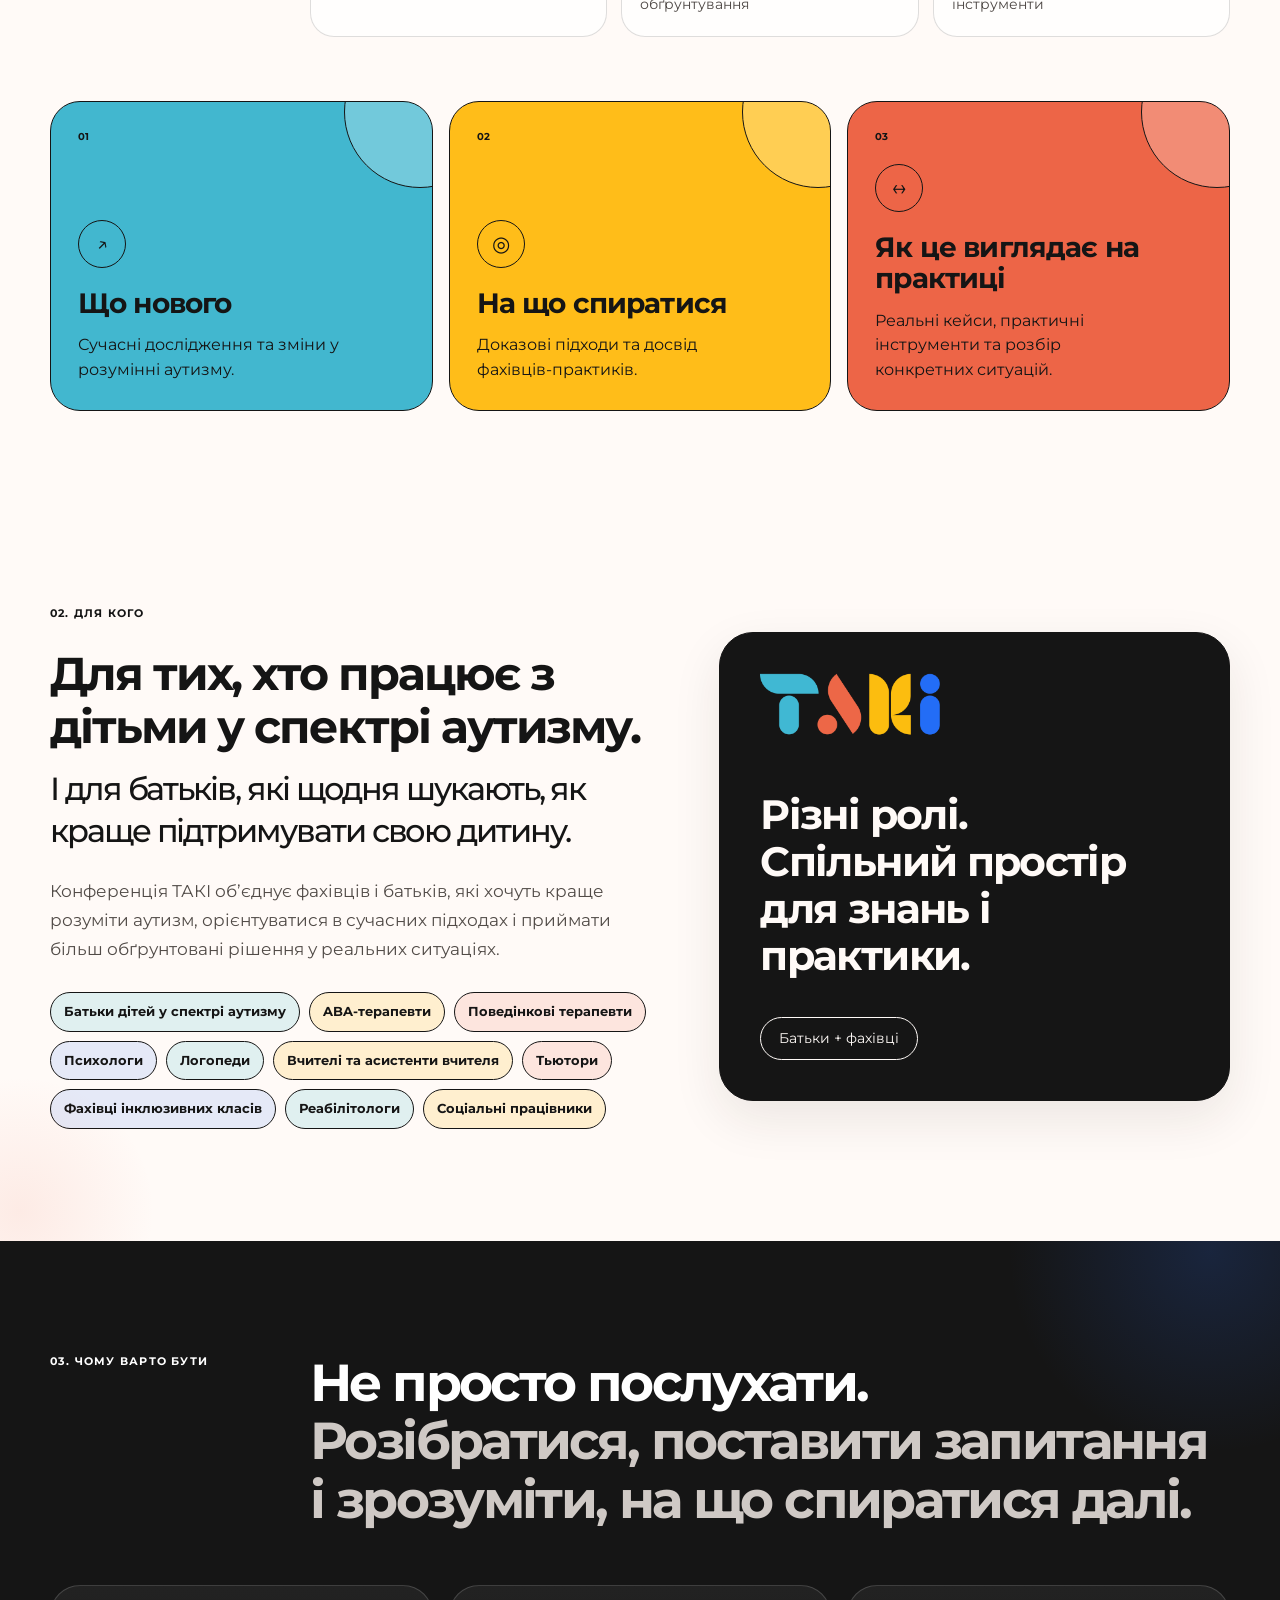
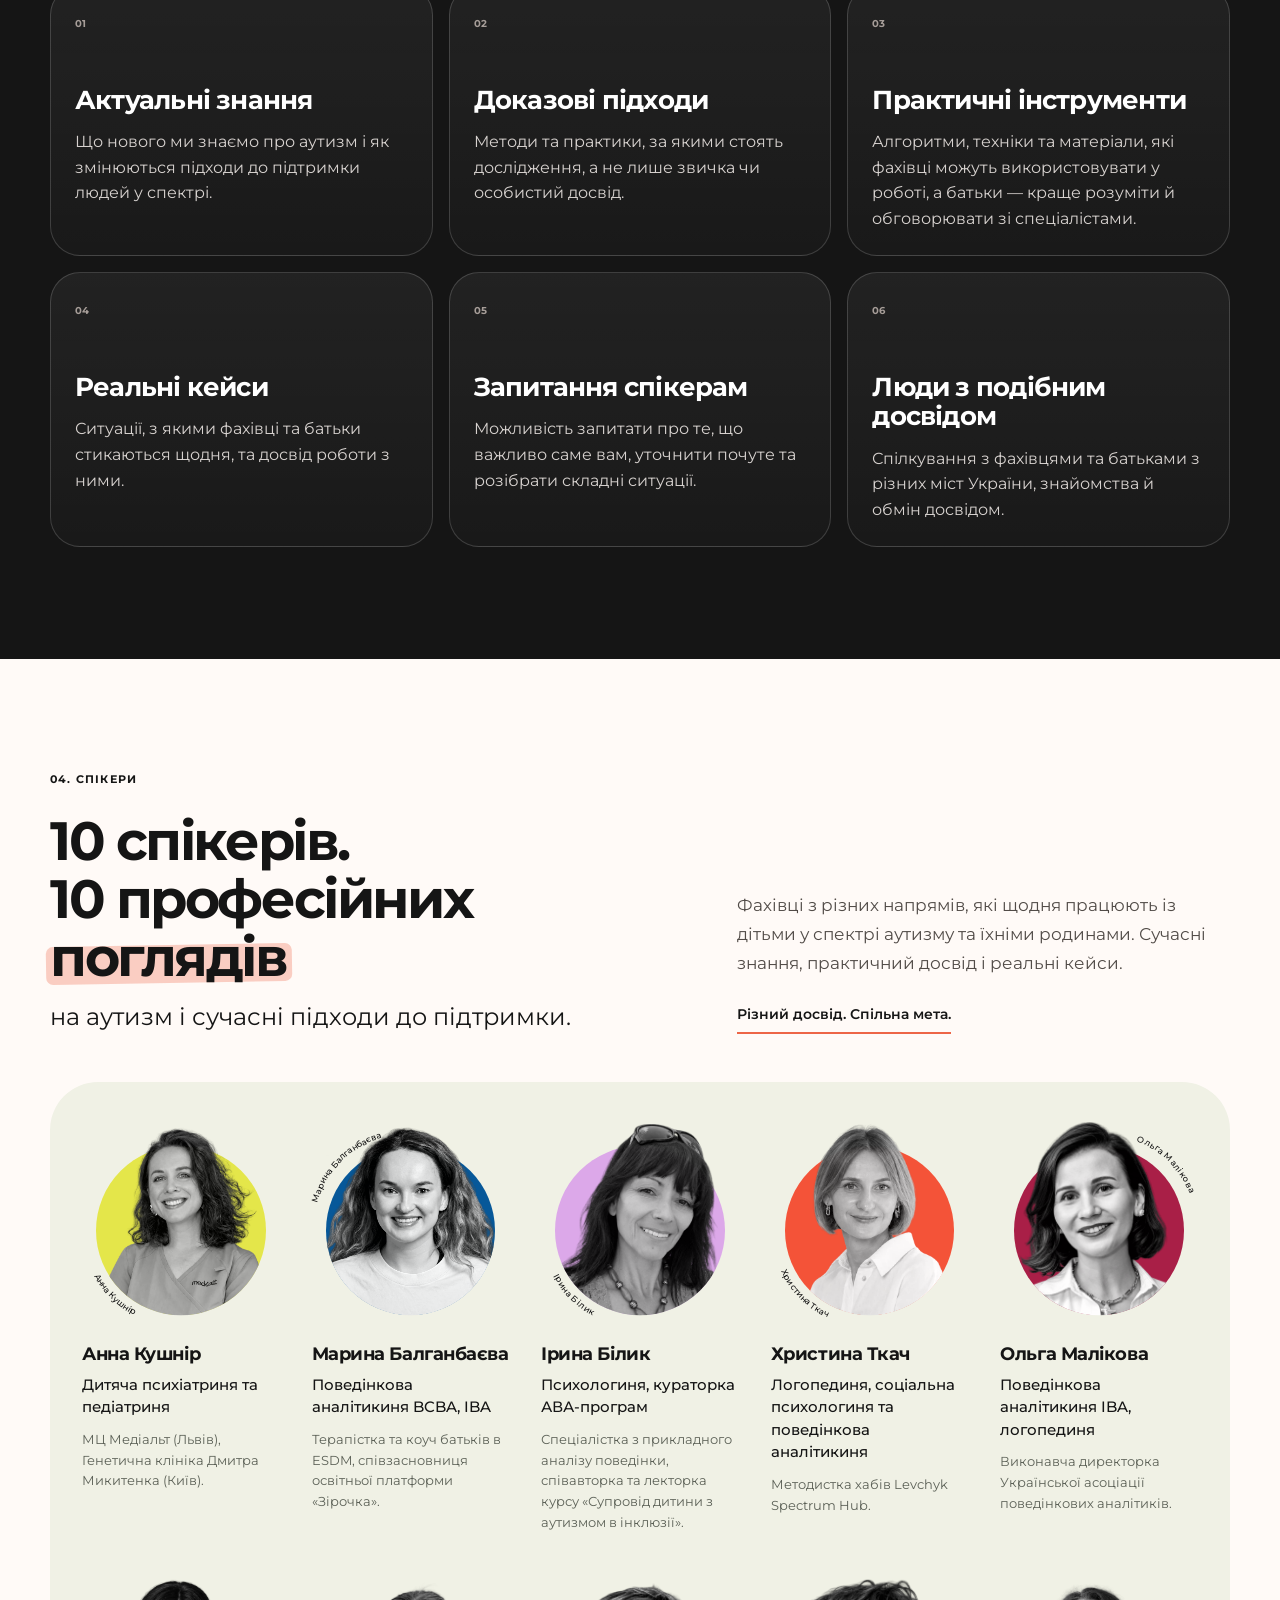
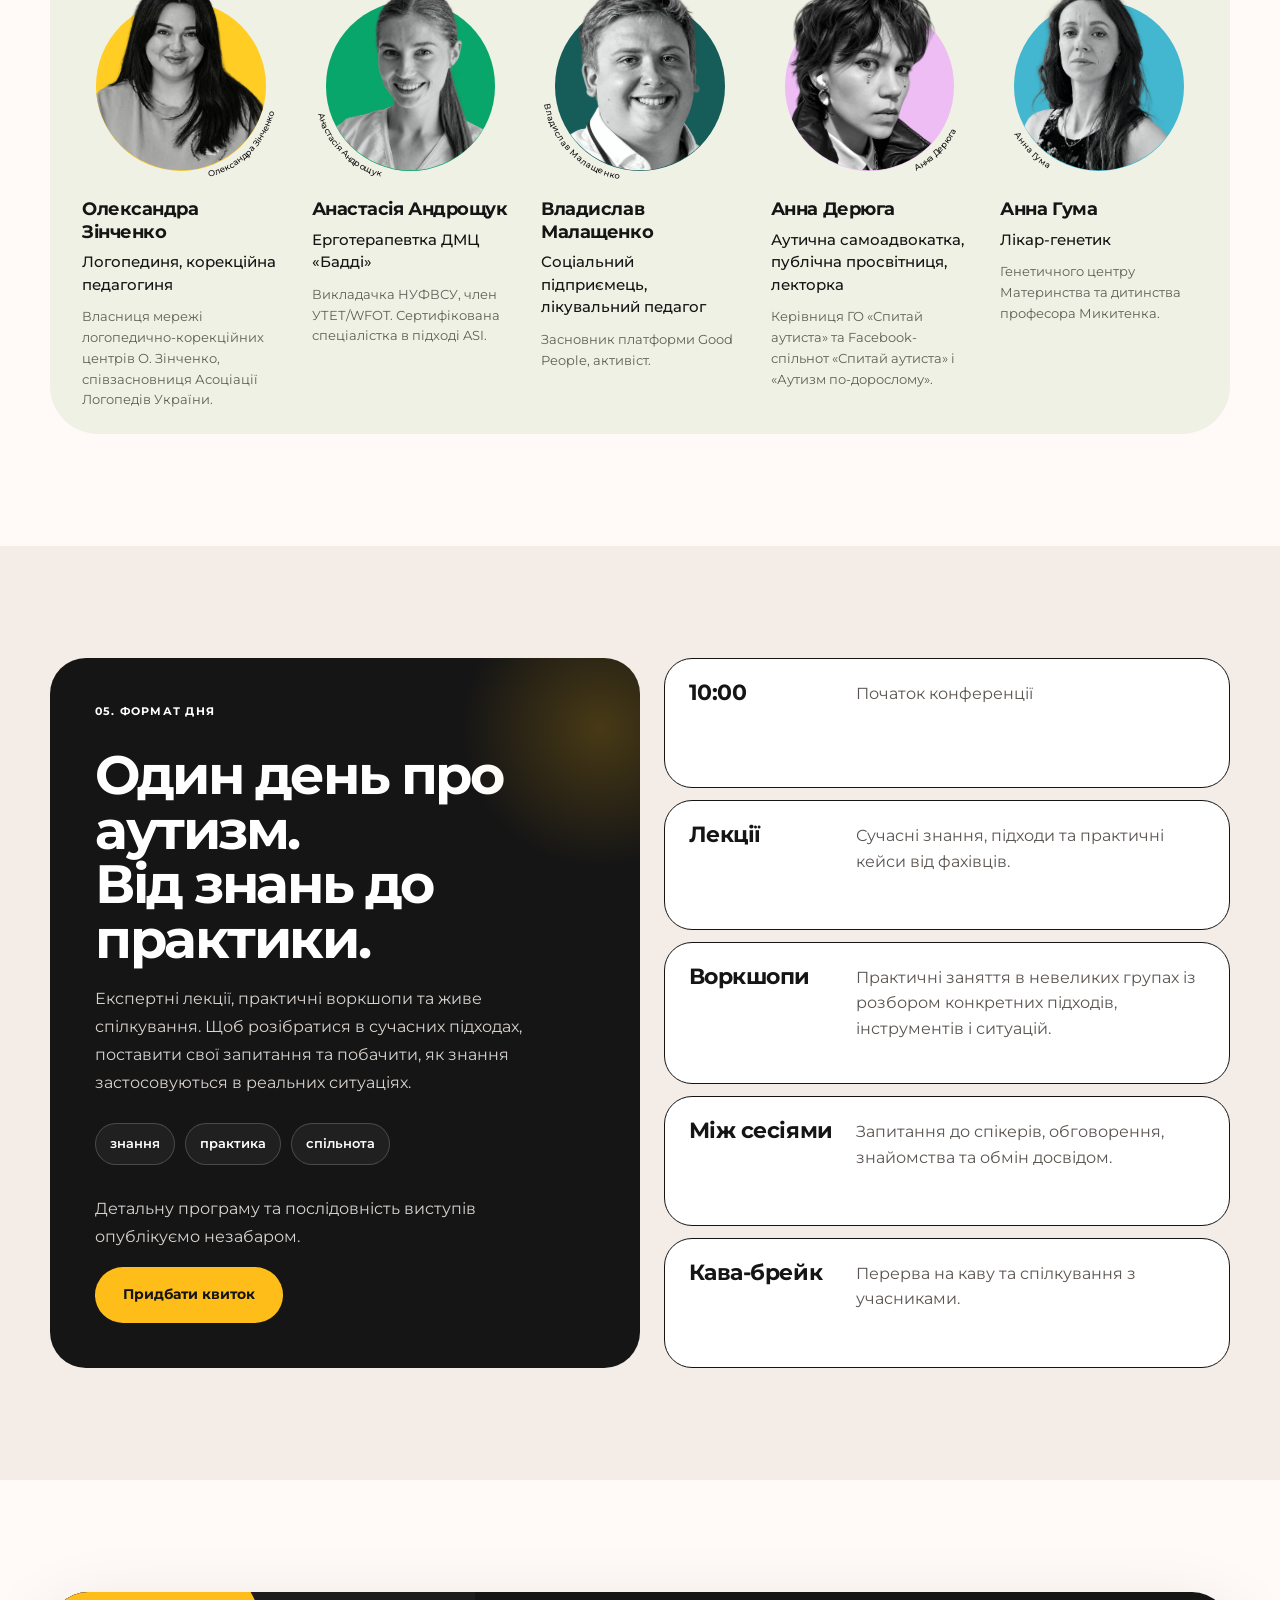
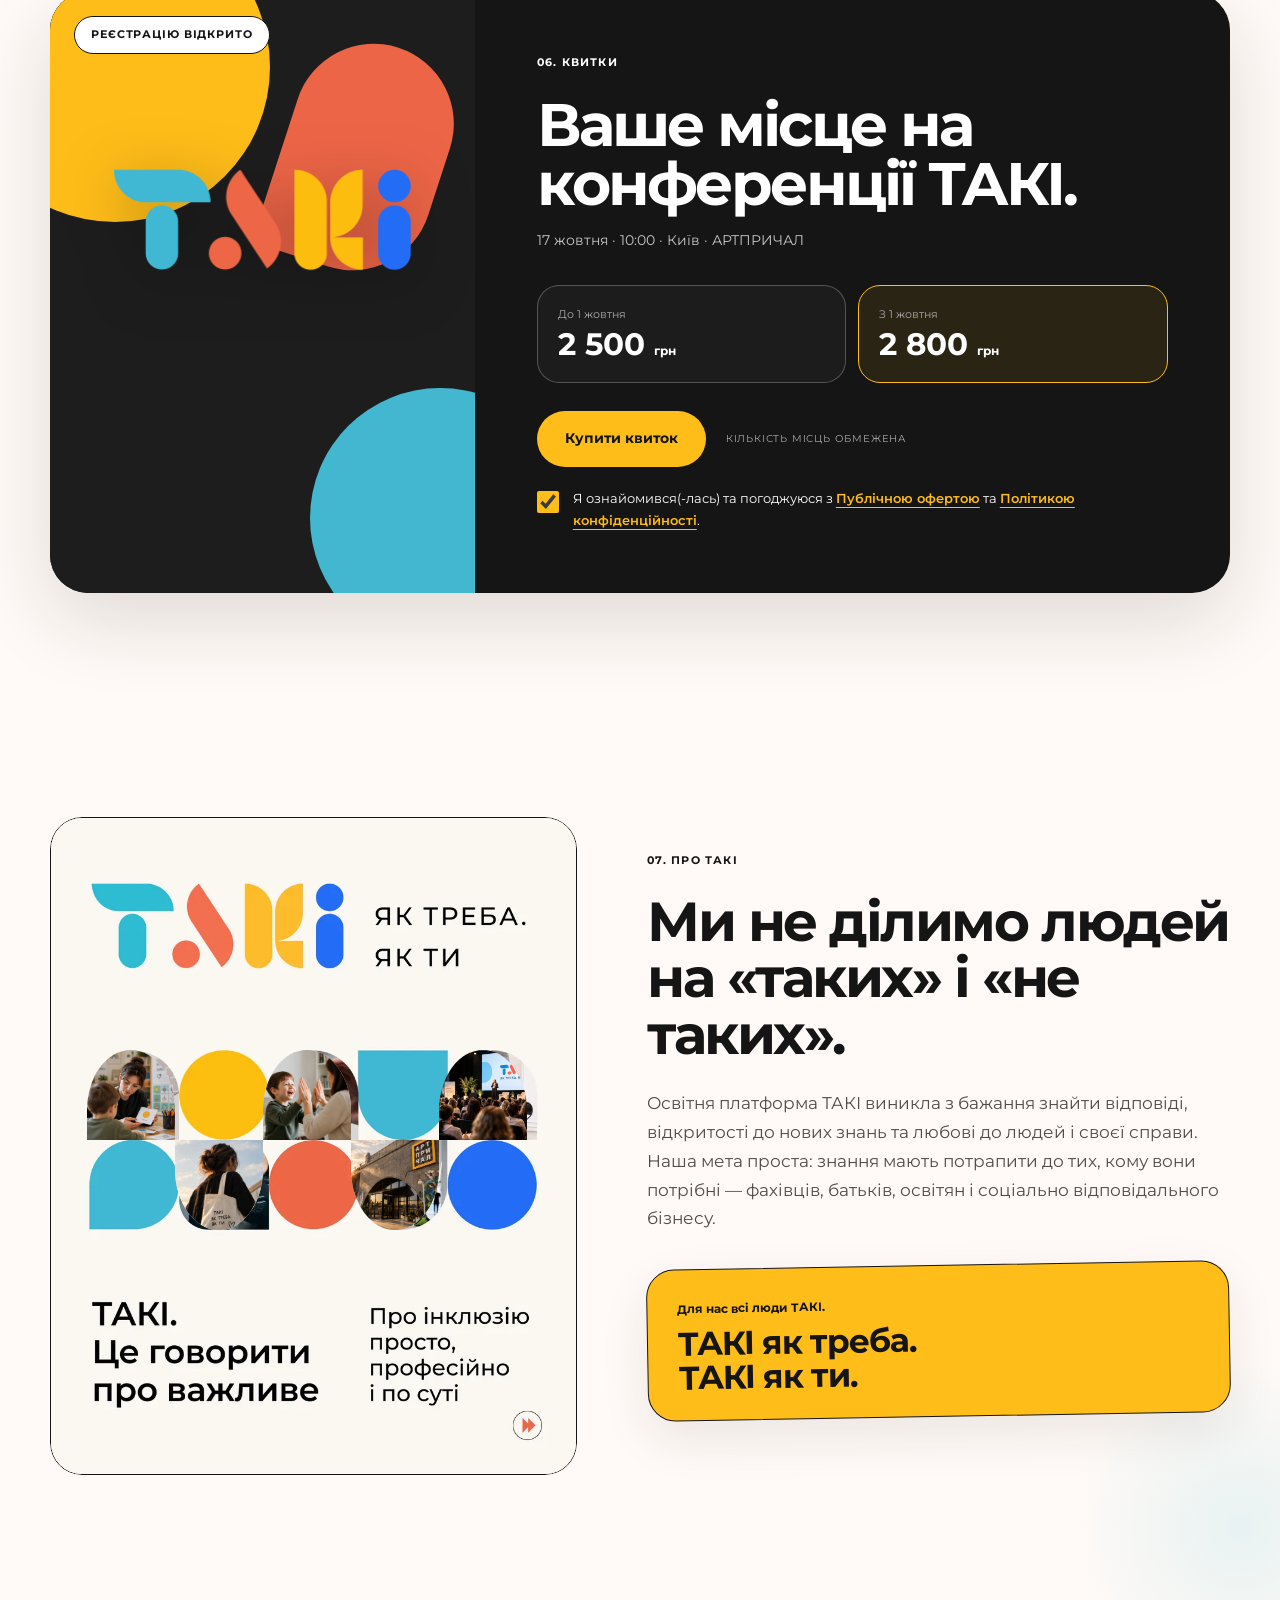
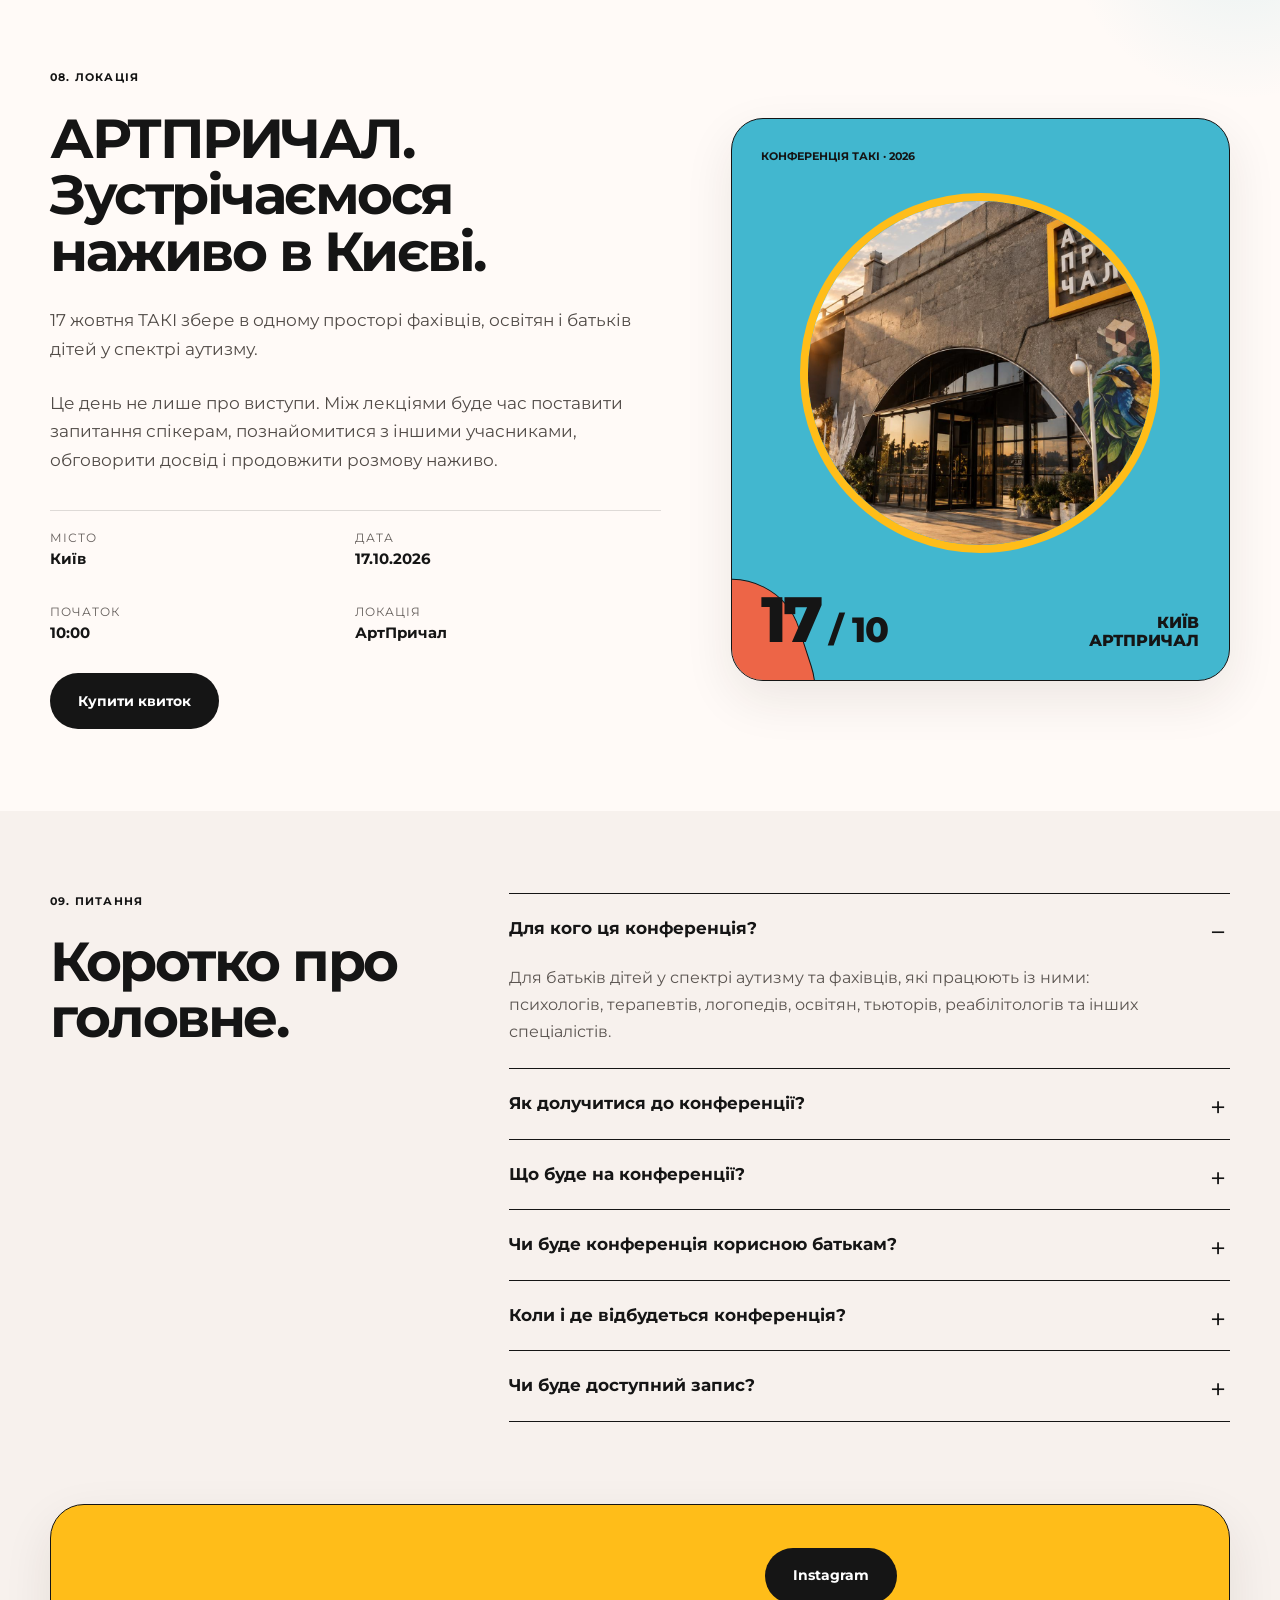
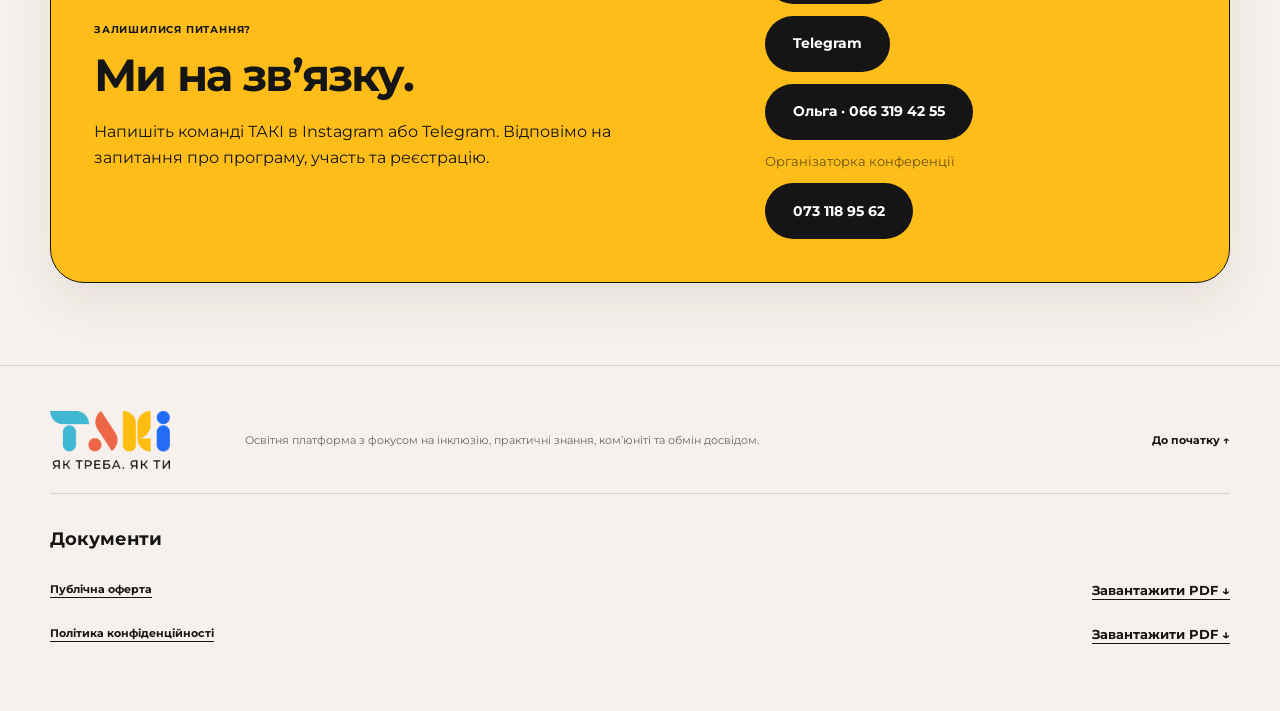
==== commit cd8276b3: "update" ====
--- a/index.html
+++ b/index.html
@@ -25,7 +25,7 @@
   <meta name="twitter:image:alt" content="ТАКІ — конференція «Аутизм у 2026 році». 17 жовтня, Київ, АртПричал." />
   <title>ТАКІ — Конференція «Аутизм у 2026 році»</title>
   <link rel="icon" href="assets/taki-symbol.png" />
-  <link rel="stylesheet" href="styles.css?v=20260923-3" />
+  <link rel="stylesheet" href="styles.css?v=20260924-1" />
 </head>
 <body>
   <header class="site-header" data-header>
--- a/styles.css
+++ b/styles.css
@@ -193,10 +193,10 @@
 .audience h2 { font-size:clamp(32px,3.6vw,48px); line-height:1.15; }
 .audience-heading-secondary { display:block; margin-top:16px; font-size:.7em; line-height:1.3; font-weight:500; }
 .audience-tags span { font-size:13px; }
-.audience-message { padding:40px; border:1.5px solid var(--ink); border-radius:34px; background:var(--yellow); box-shadow:var(--shadow); }
+.audience-message { padding:40px; border:1.5px solid var(--ink); border-radius:34px; background:var(--ink); color:var(--paper); box-shadow:var(--shadow); }
 .audience-message img { width:180px; height:auto; margin-bottom:55px; }
 .audience-message p { font-size:clamp(28px,3.2vw,43px); line-height:1.15; letter-spacing:-.04em; font-weight:700; margin:0 0 38px; }
-.audience-message>span { display:inline-block; border:1px solid var(--ink); padding:10px 18px; border-radius:99px; font-size:14px; }
+.audience-message>span { display:inline-block; border:1px solid currentColor; padding:10px 18px; border-radius:99px; font-size:14px; }
 .benefits-head h2 { font-size:clamp(36px,4.1vw,58px); line-height:1.12; }
 .benefit p { font-size:16px; }
 .benefit h3 { font-size:26px; line-height:1.12; }
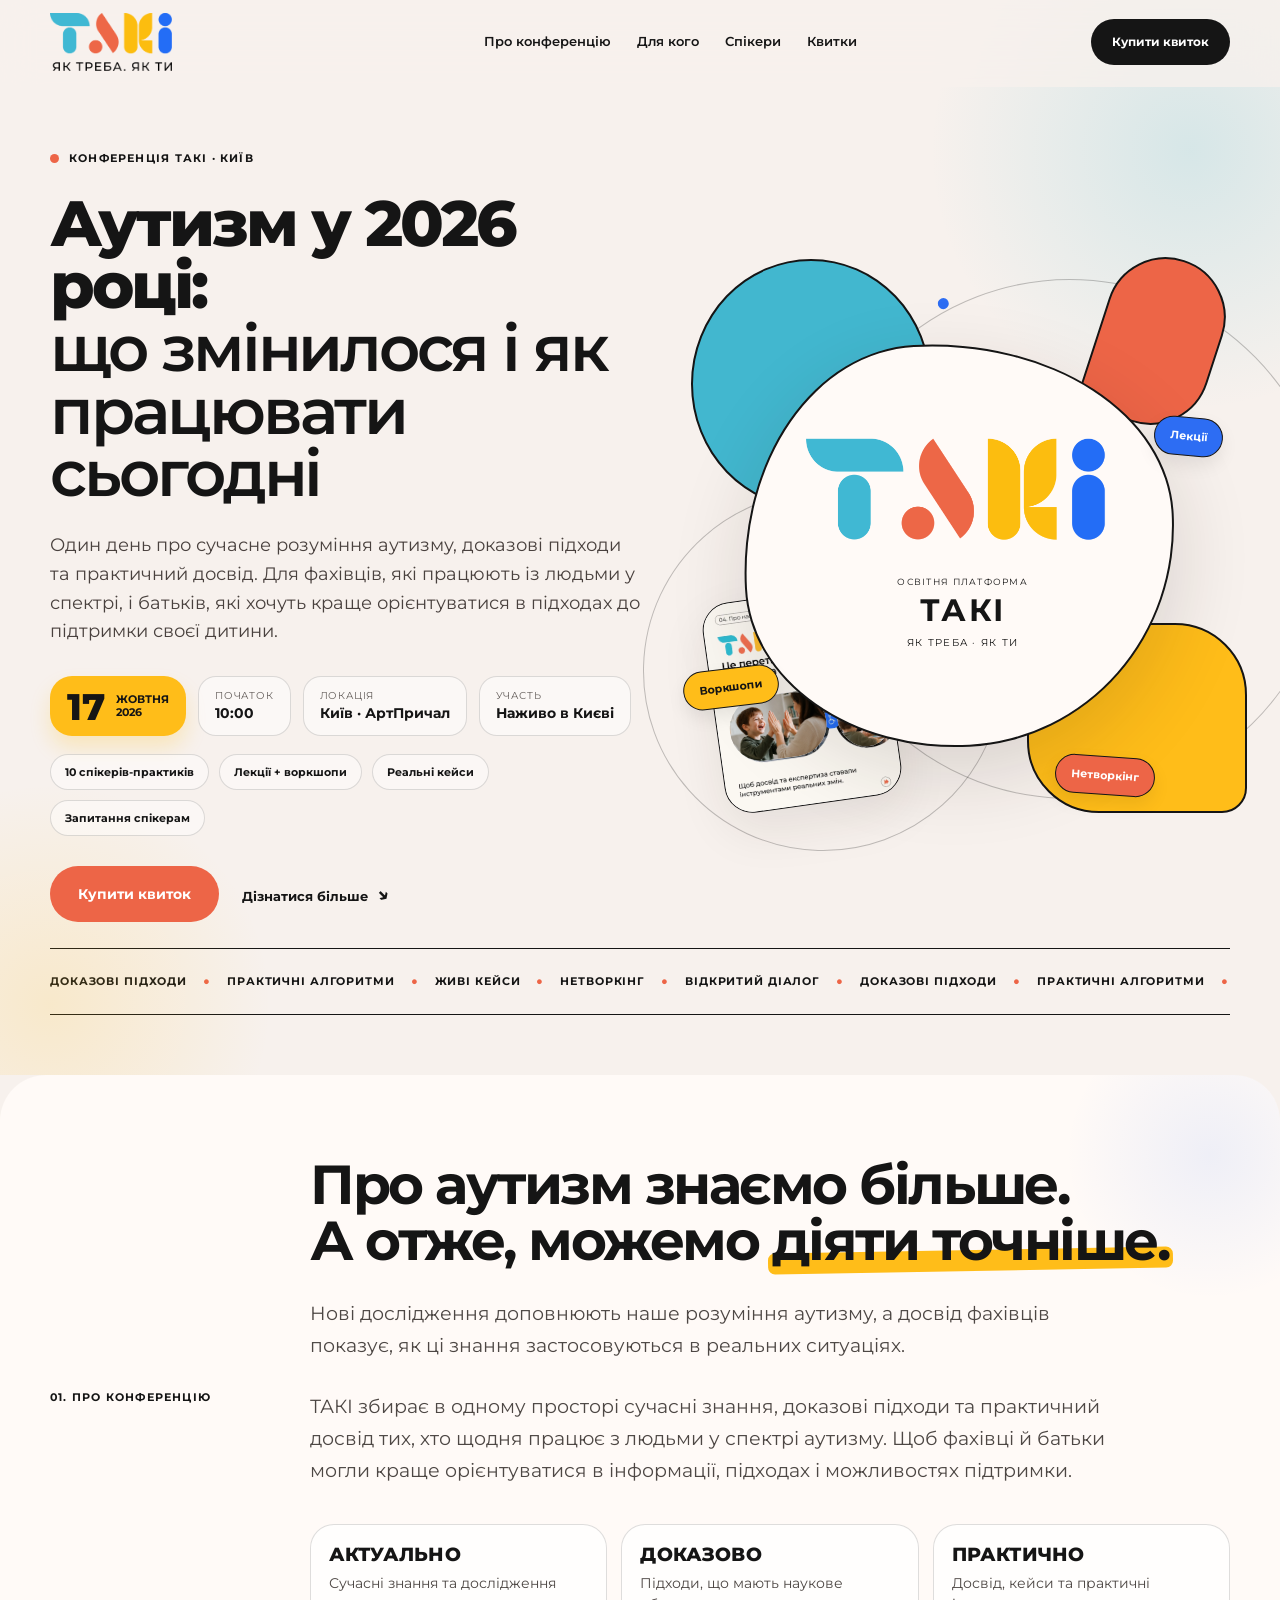
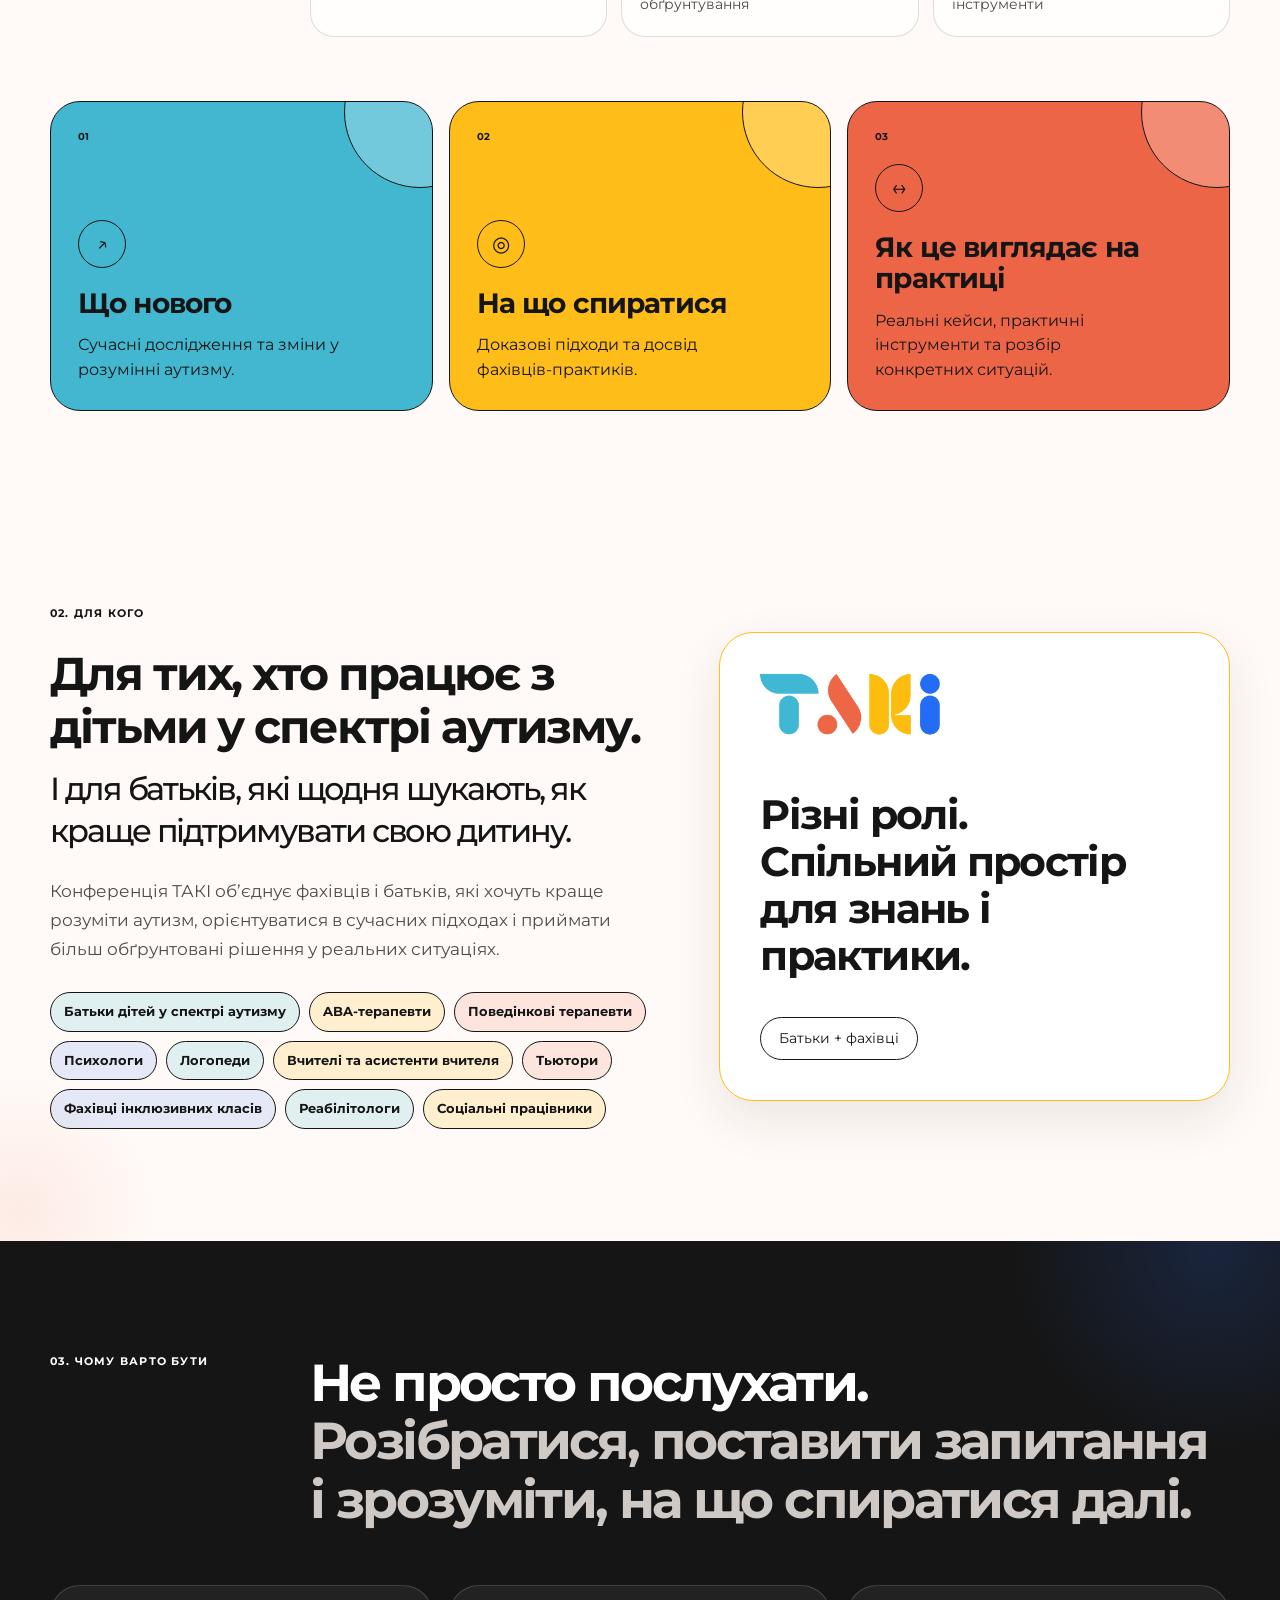
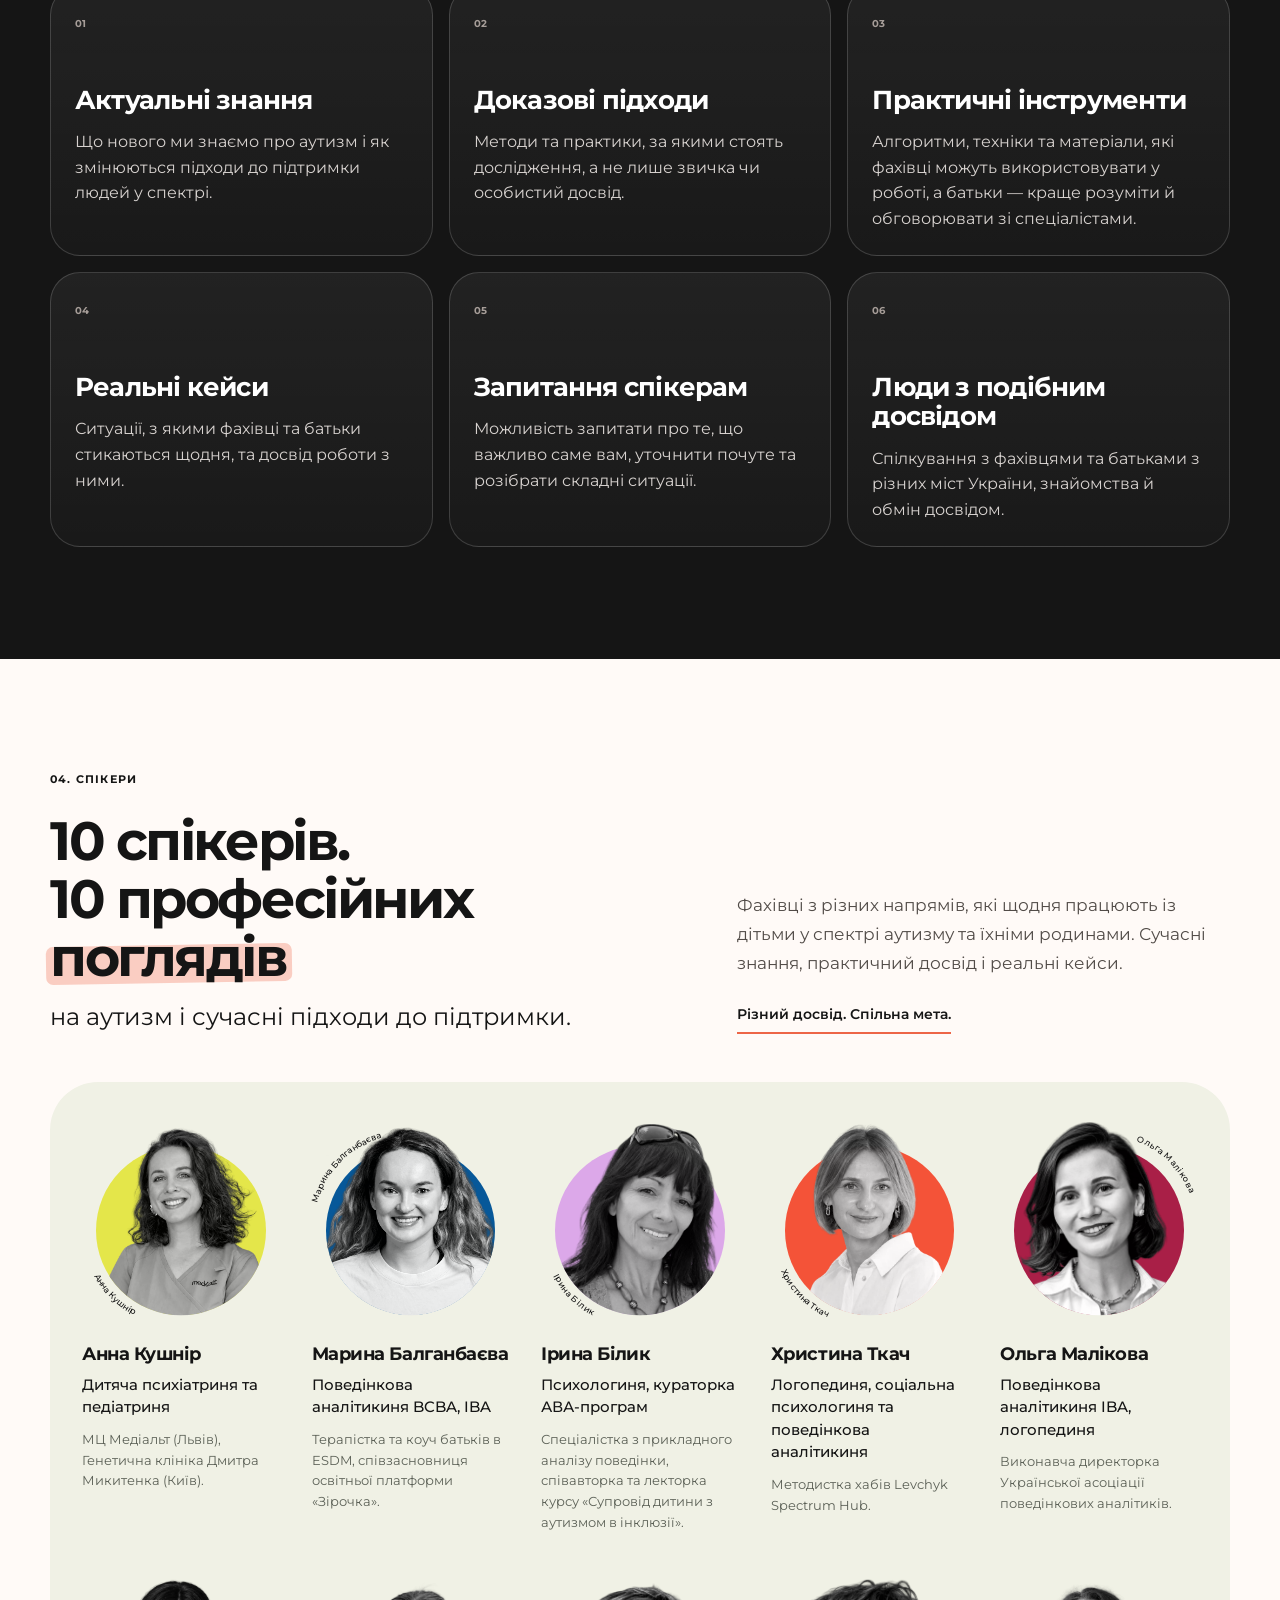
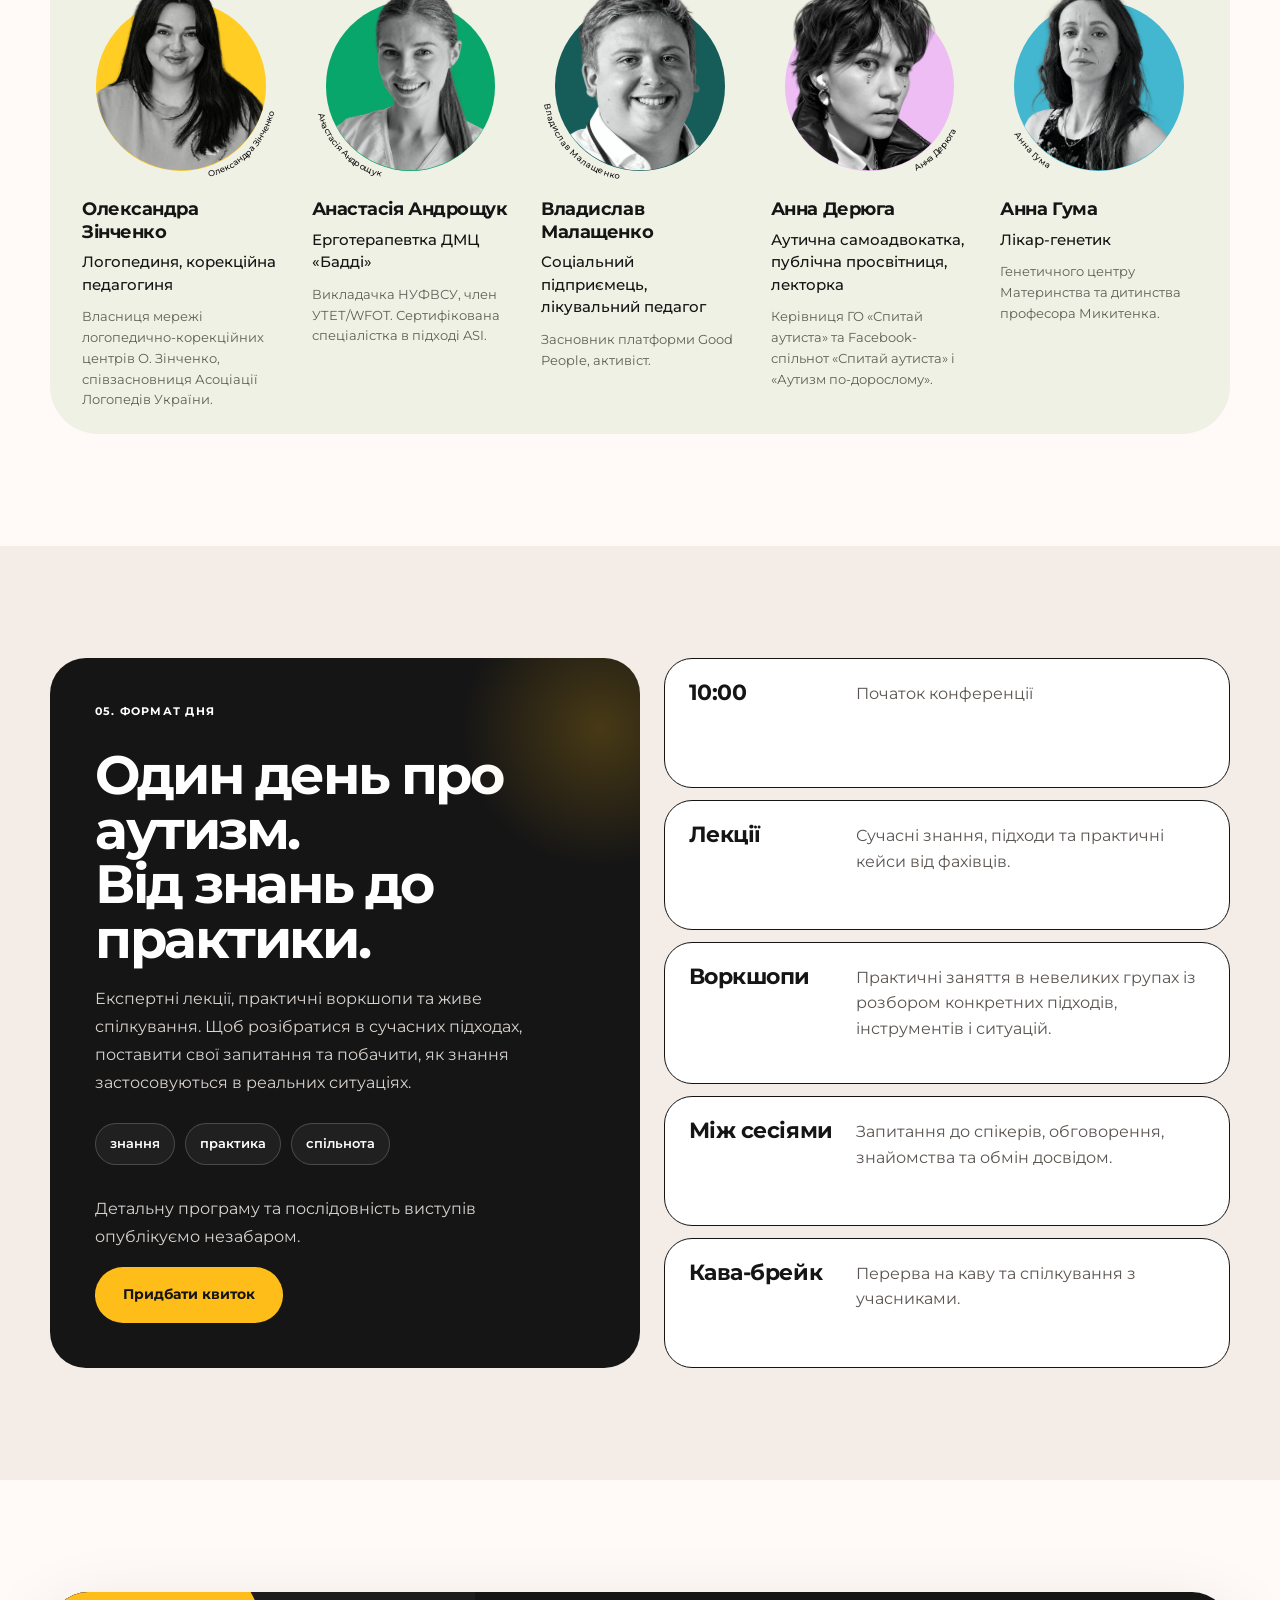
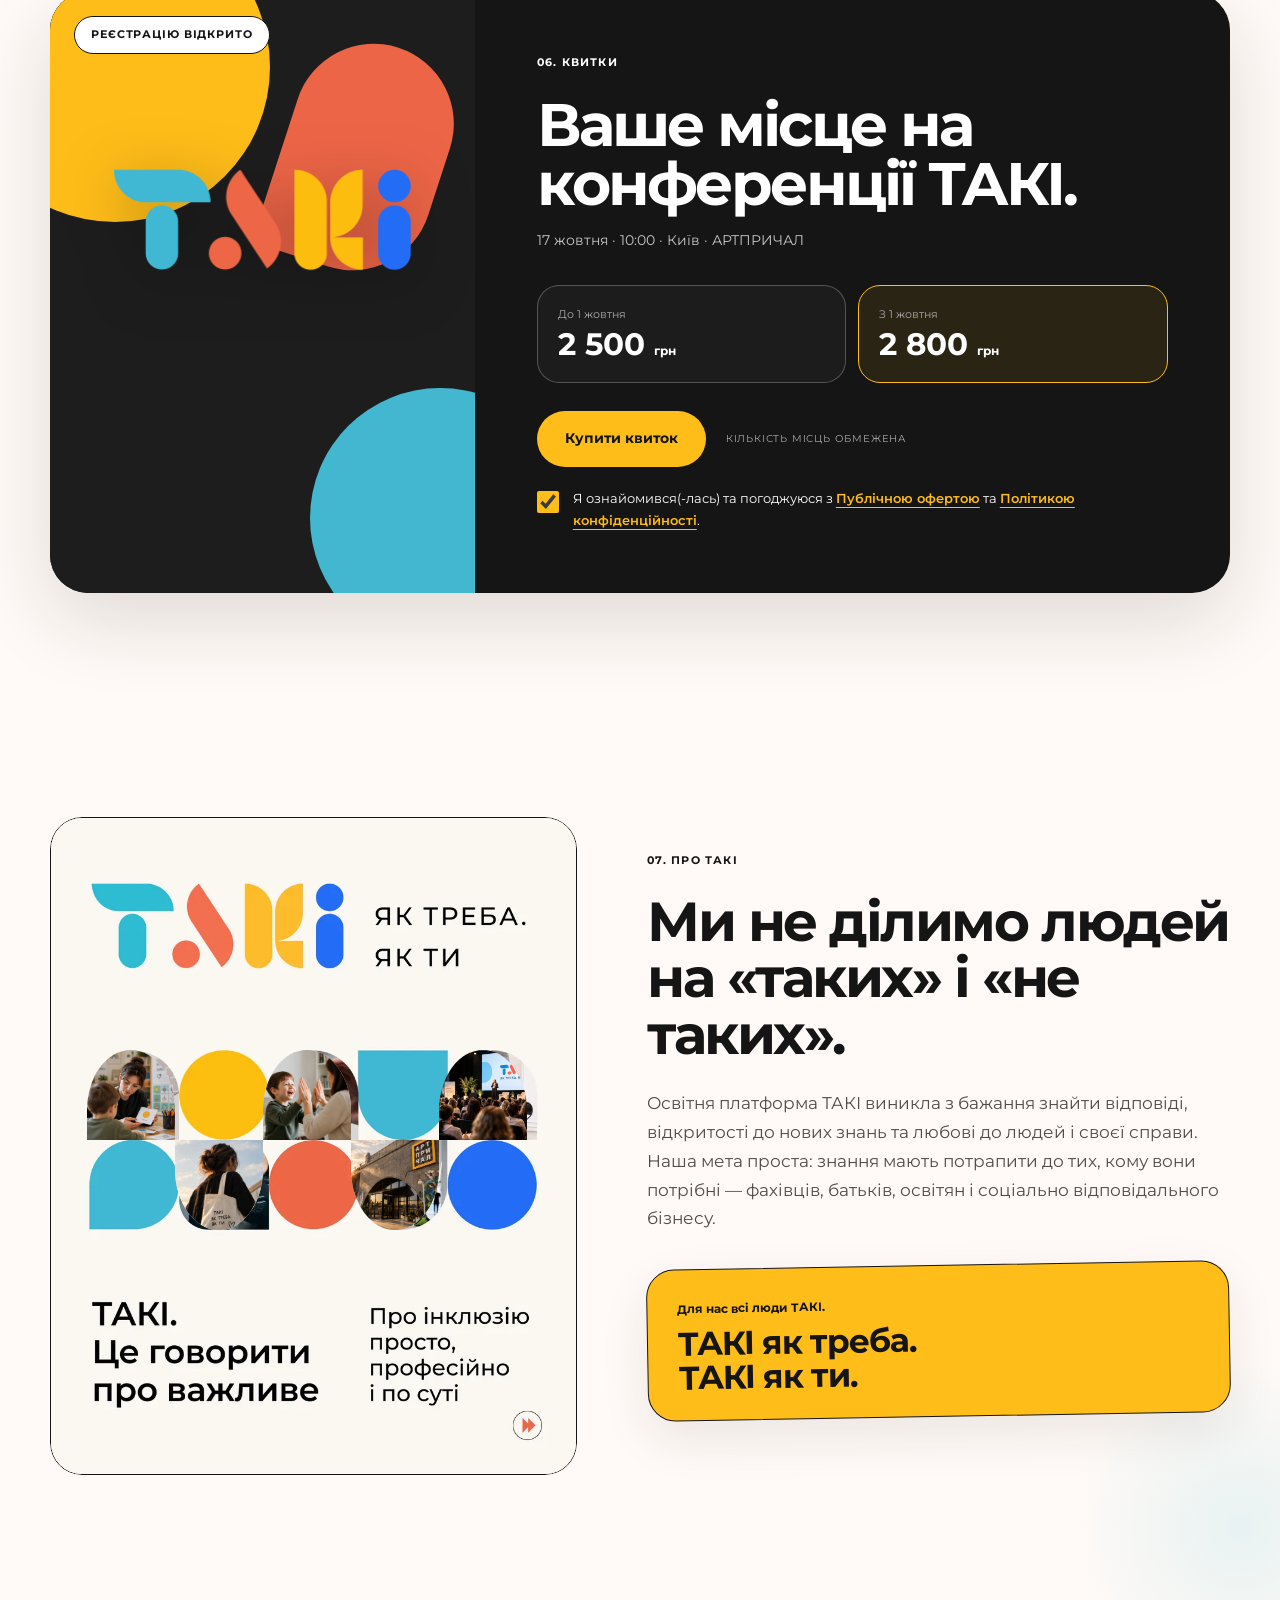
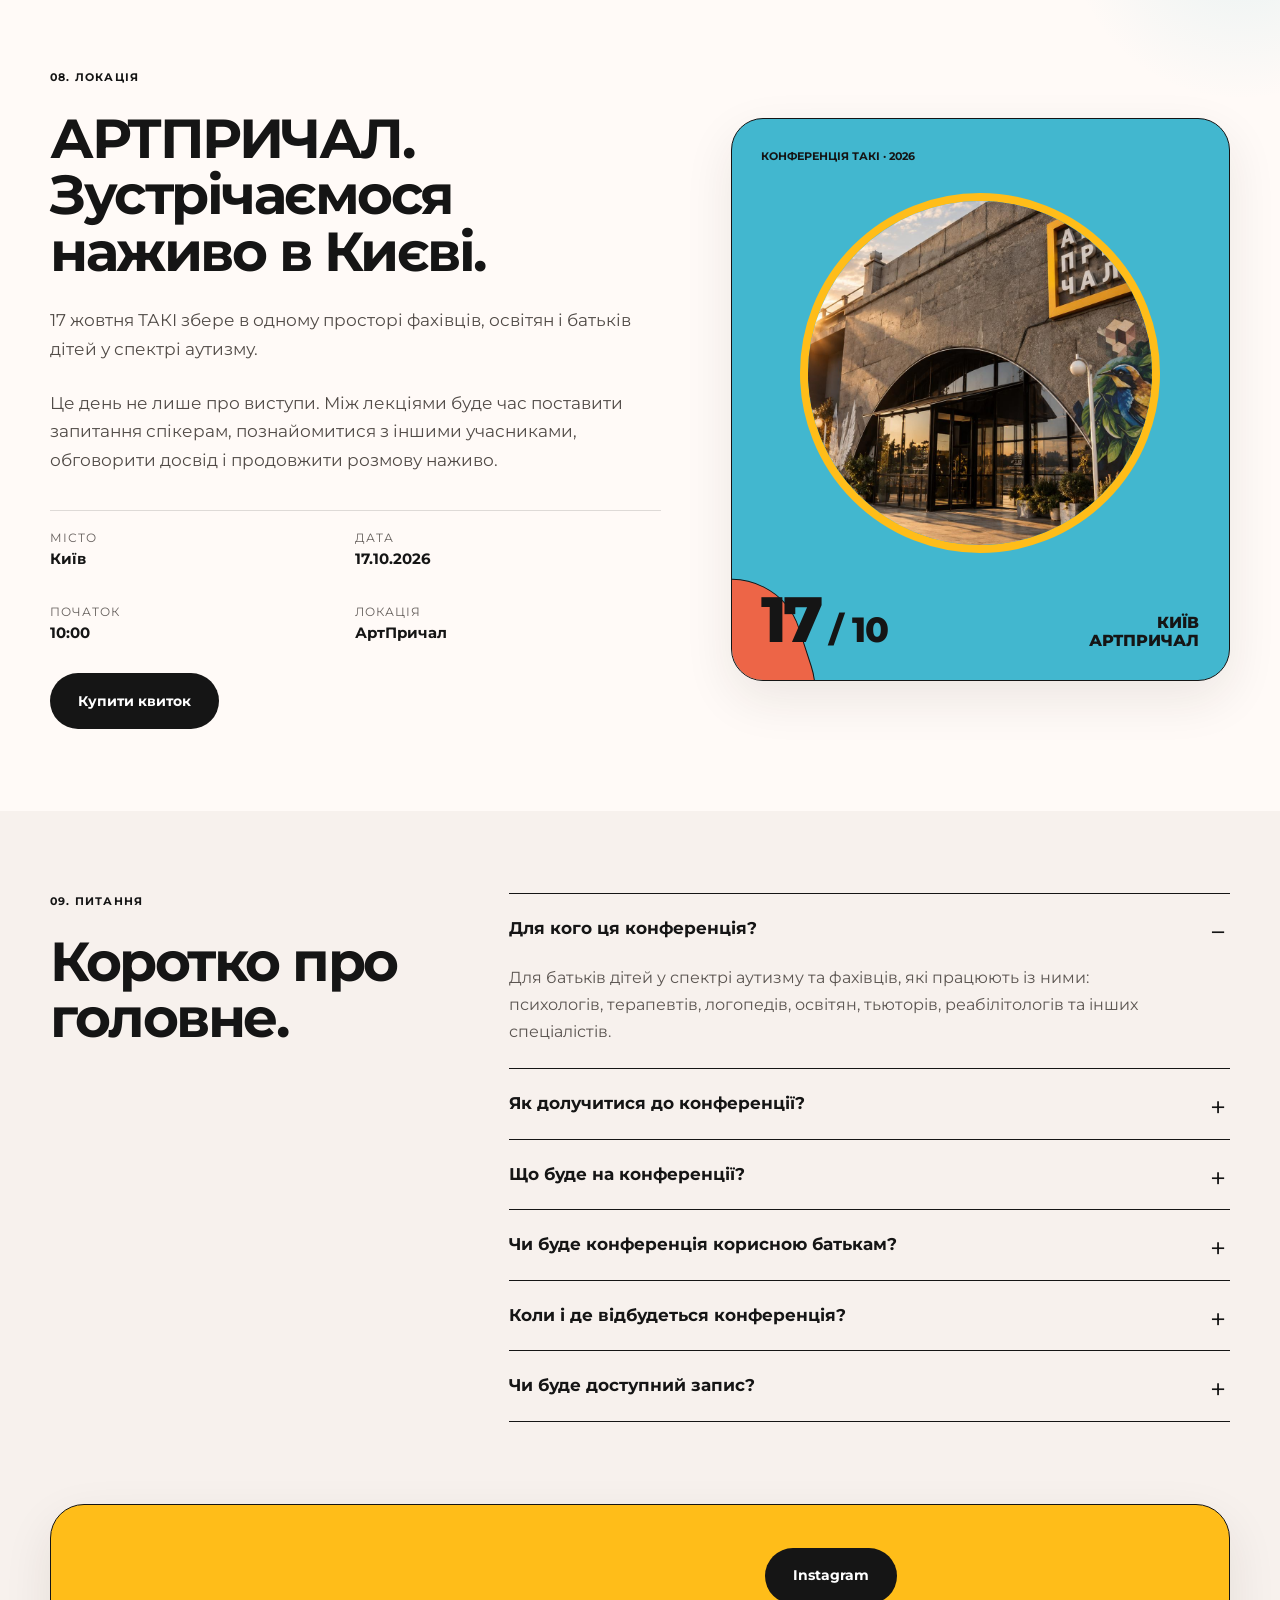
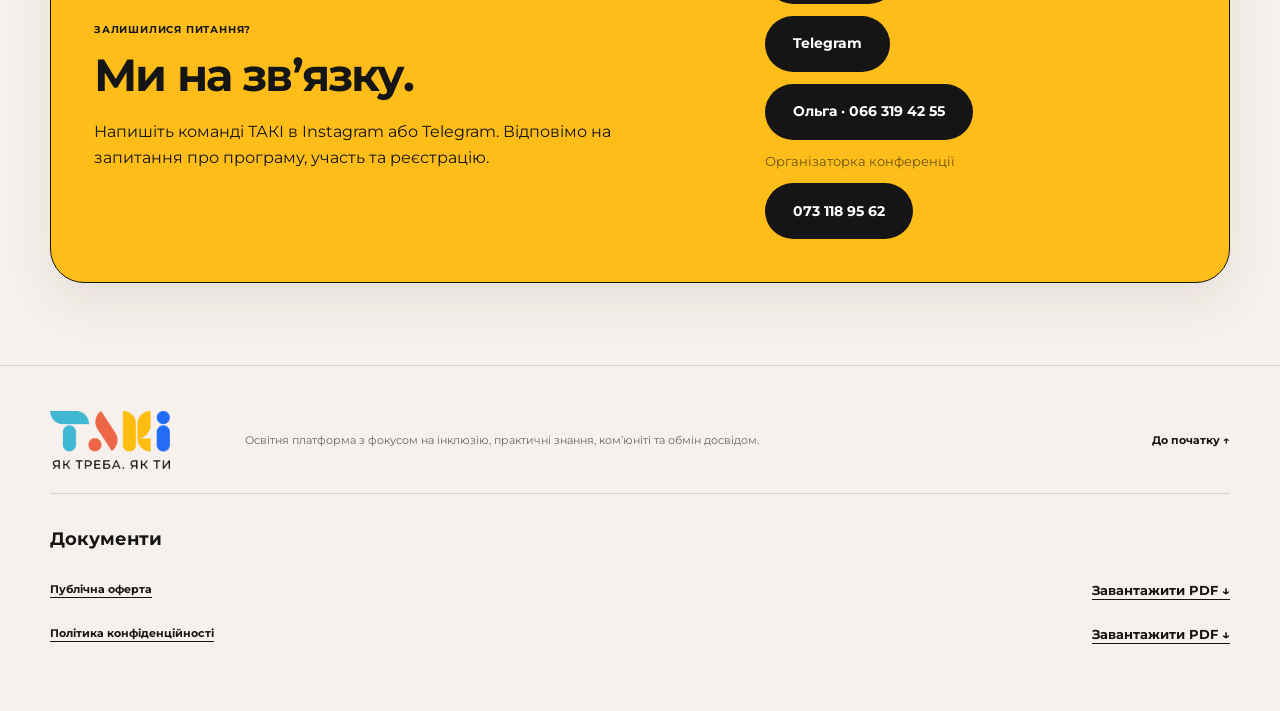
==== commit c616c6c5: "update" ====
--- a/index.html
+++ b/index.html
@@ -25,7 +25,7 @@
   <meta name="twitter:image:alt" content="ТАКІ — конференція «Аутизм у 2026 році». 17 жовтня, Київ, АртПричал." />
   <title>ТАКІ — Конференція «Аутизм у 2026 році»</title>
   <link rel="icon" href="assets/taki-symbol.png" />
-  <link rel="stylesheet" href="styles.css?v=20260924-1" />
+  <link rel="stylesheet" href="styles.css?v=20260924-2" />
 </head>
 <body>
   <header class="site-header" data-header>
--- a/styles.css
+++ b/styles.css
@@ -193,7 +193,7 @@
 .audience h2 { font-size:clamp(32px,3.6vw,48px); line-height:1.15; }
 .audience-heading-secondary { display:block; margin-top:16px; font-size:.7em; line-height:1.3; font-weight:500; }
 .audience-tags span { font-size:13px; }
-.audience-message { padding:40px; border:1.5px solid var(--ink); border-radius:34px; background:var(--ink); color:var(--paper); box-shadow:var(--shadow); }
+.audience-message { padding:40px; border:1.5px solid var(--yellow); border-radius:34px; background:#fff; color:var(--ink); box-shadow:var(--shadow); }
 .audience-message img { width:180px; height:auto; margin-bottom:55px; }
 .audience-message p { font-size:clamp(28px,3.2vw,43px); line-height:1.15; letter-spacing:-.04em; font-weight:700; margin:0 0 38px; }
 .audience-message>span { display:inline-block; border:1px solid currentColor; padding:10px 18px; border-radius:99px; font-size:14px; }
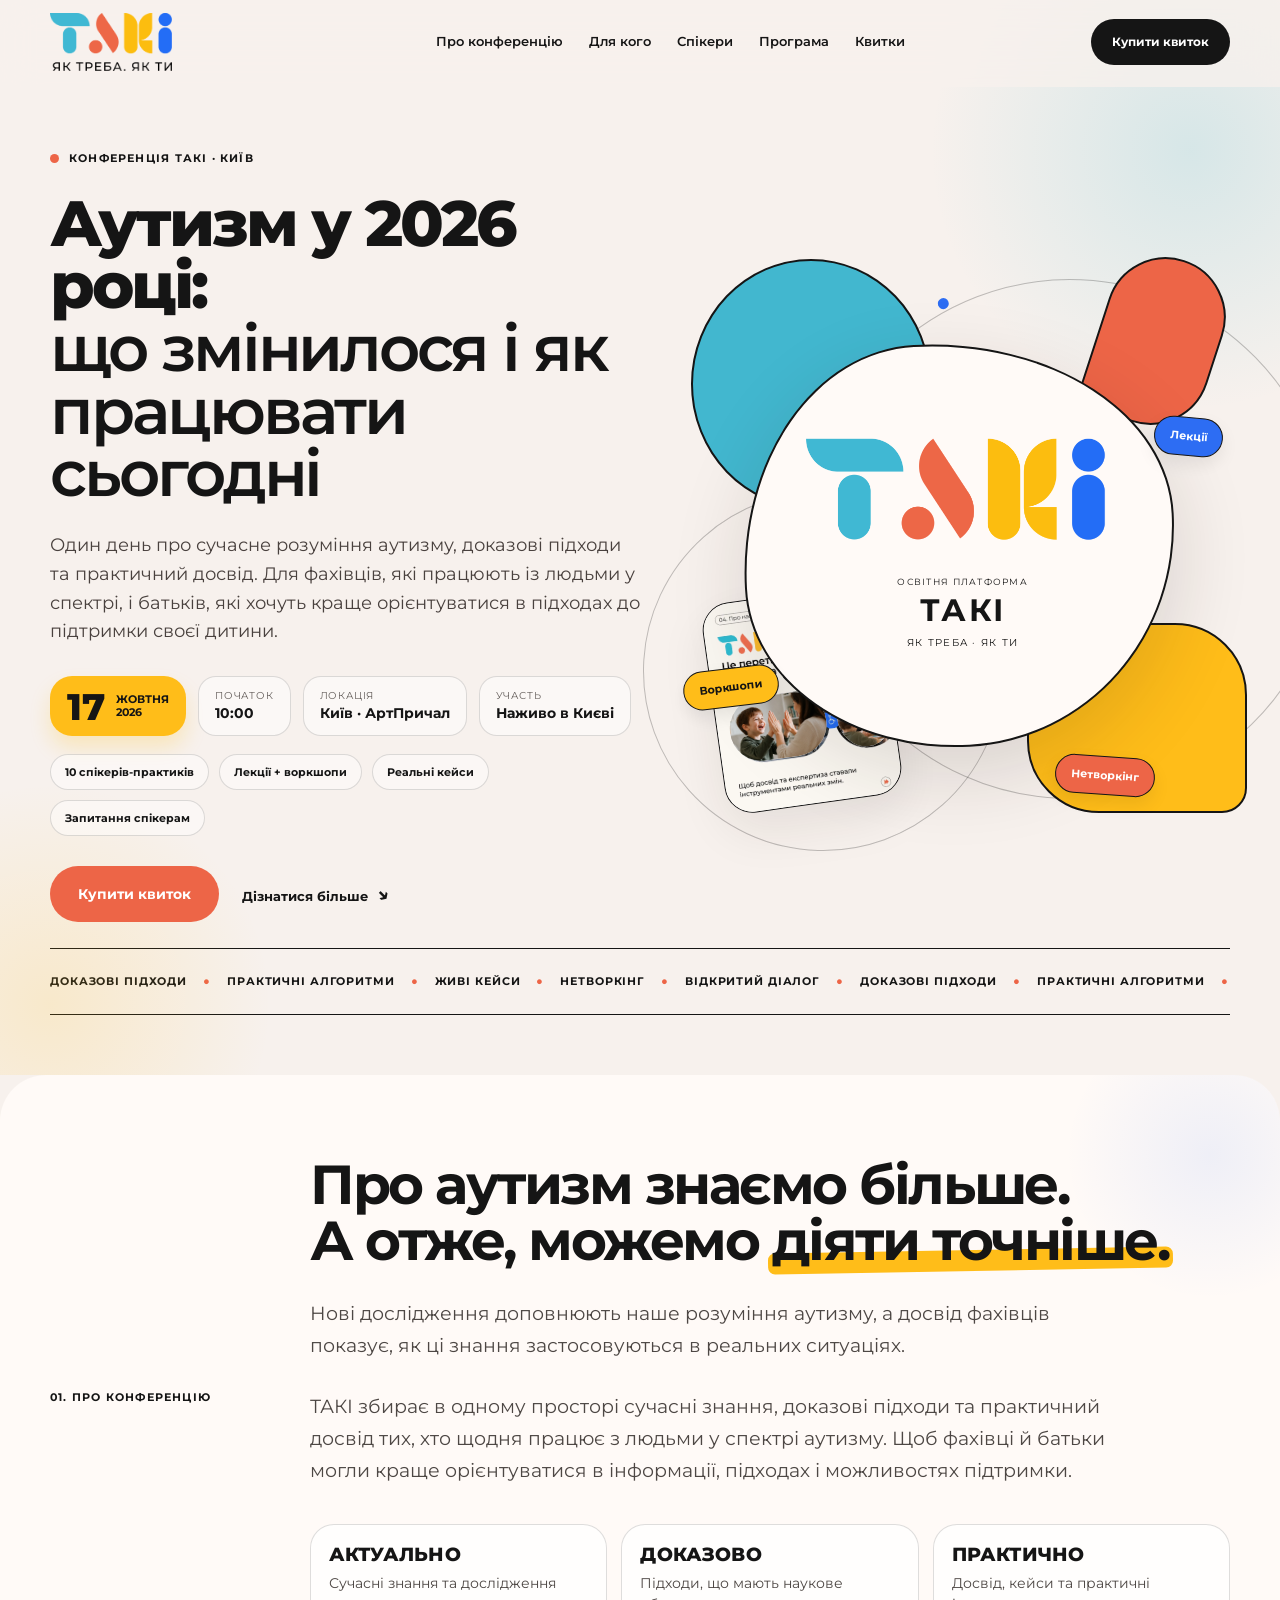
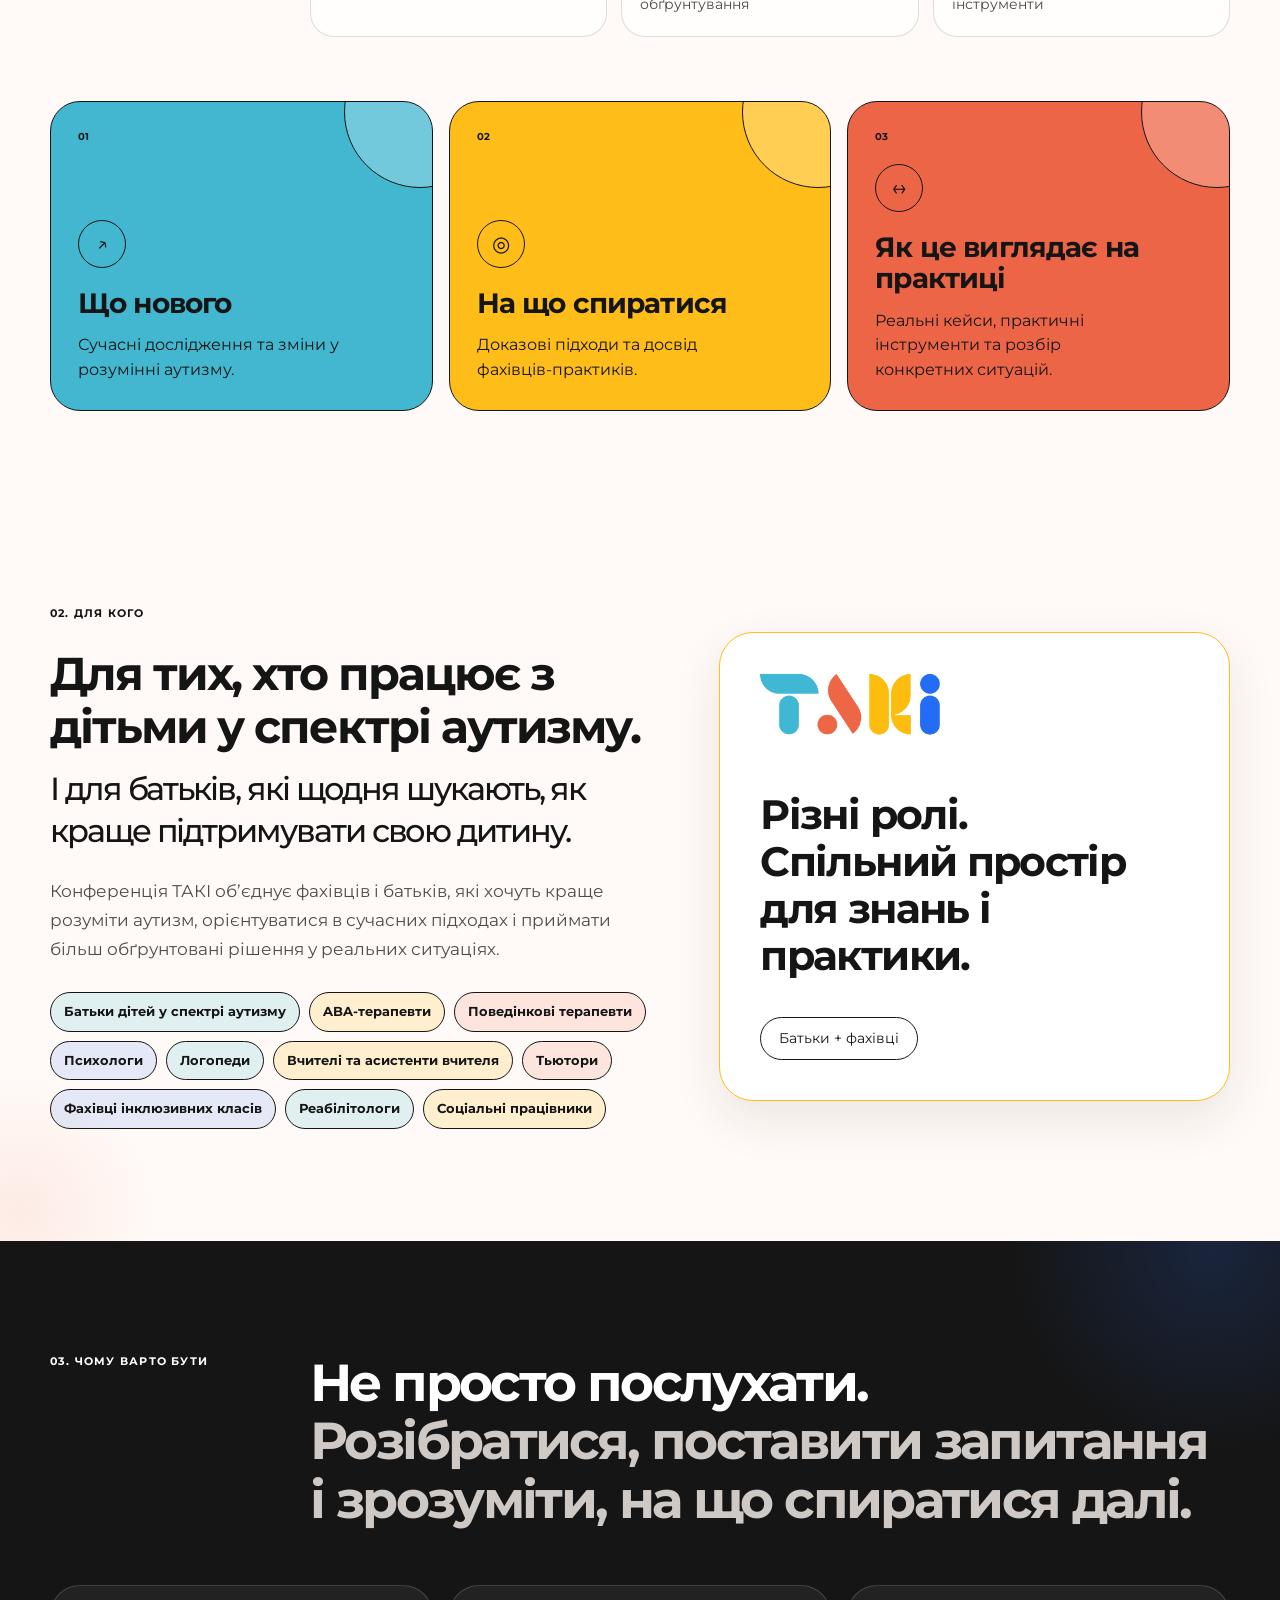
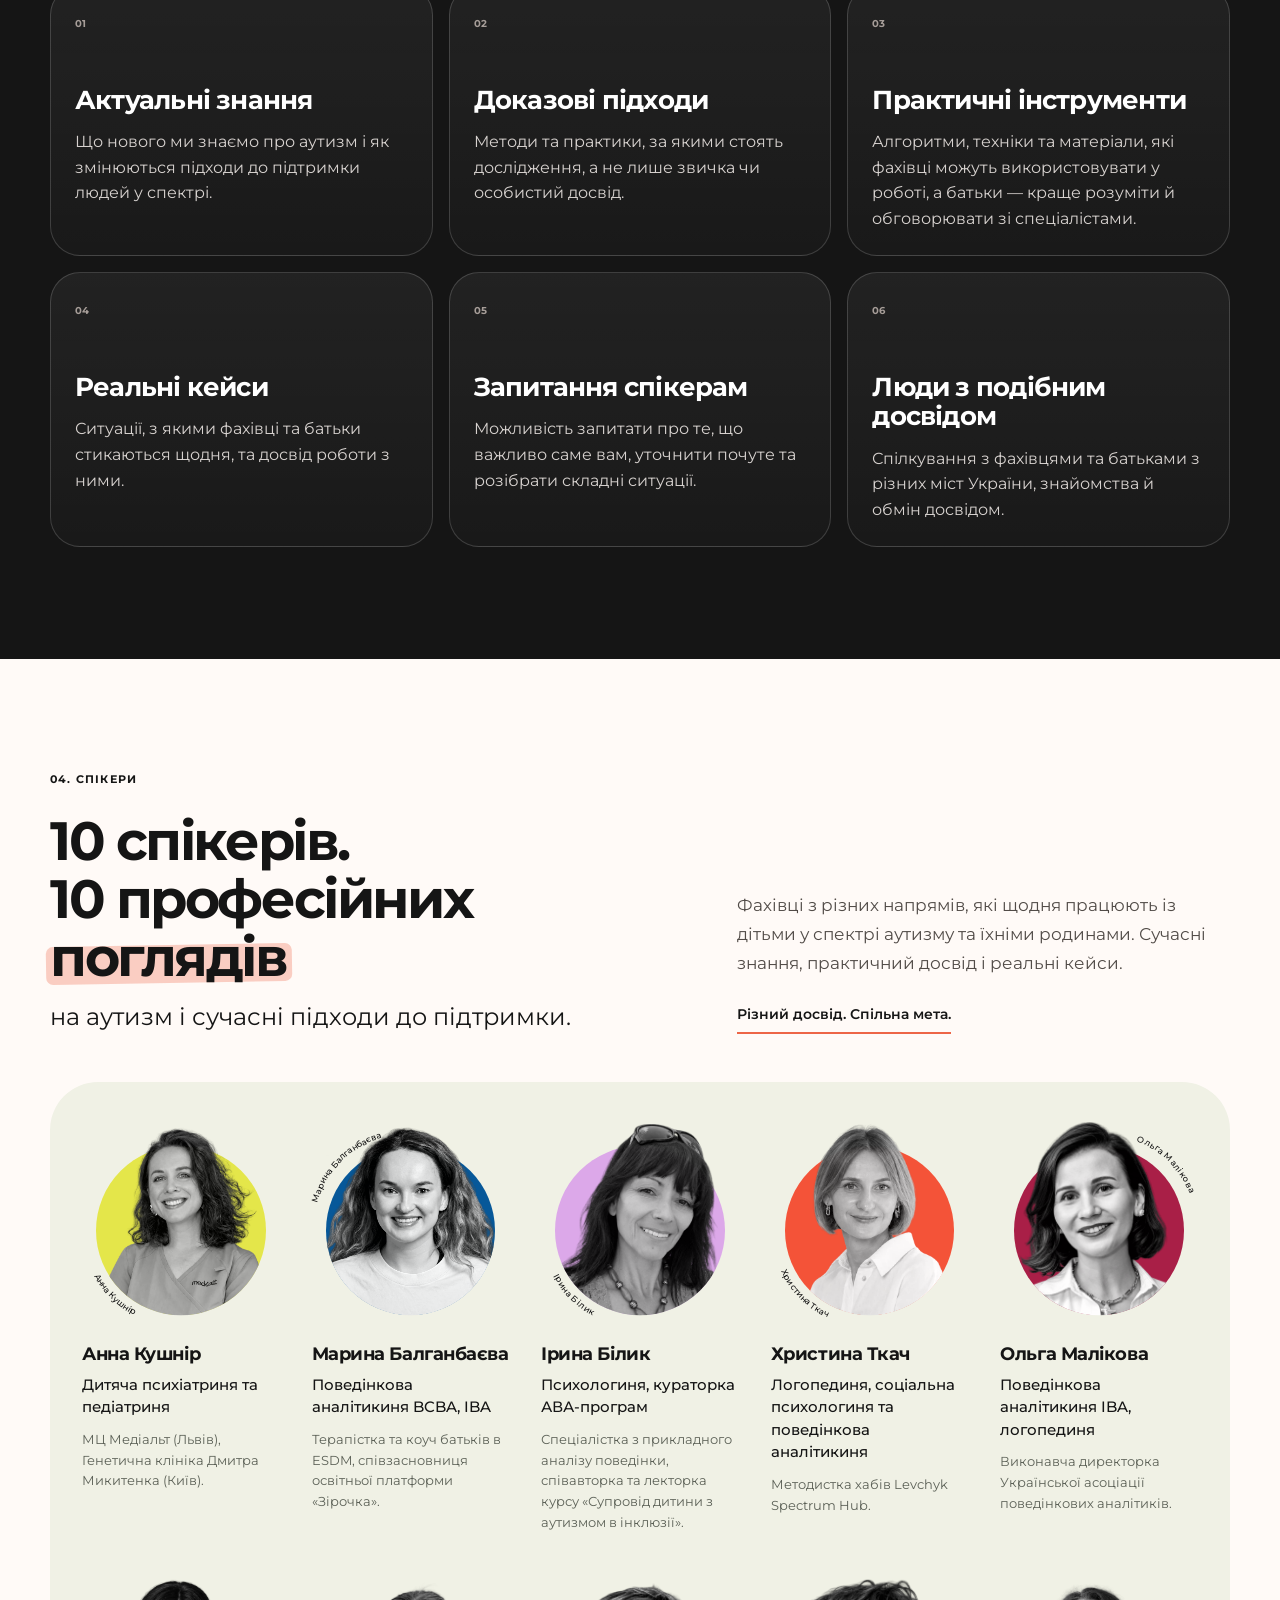
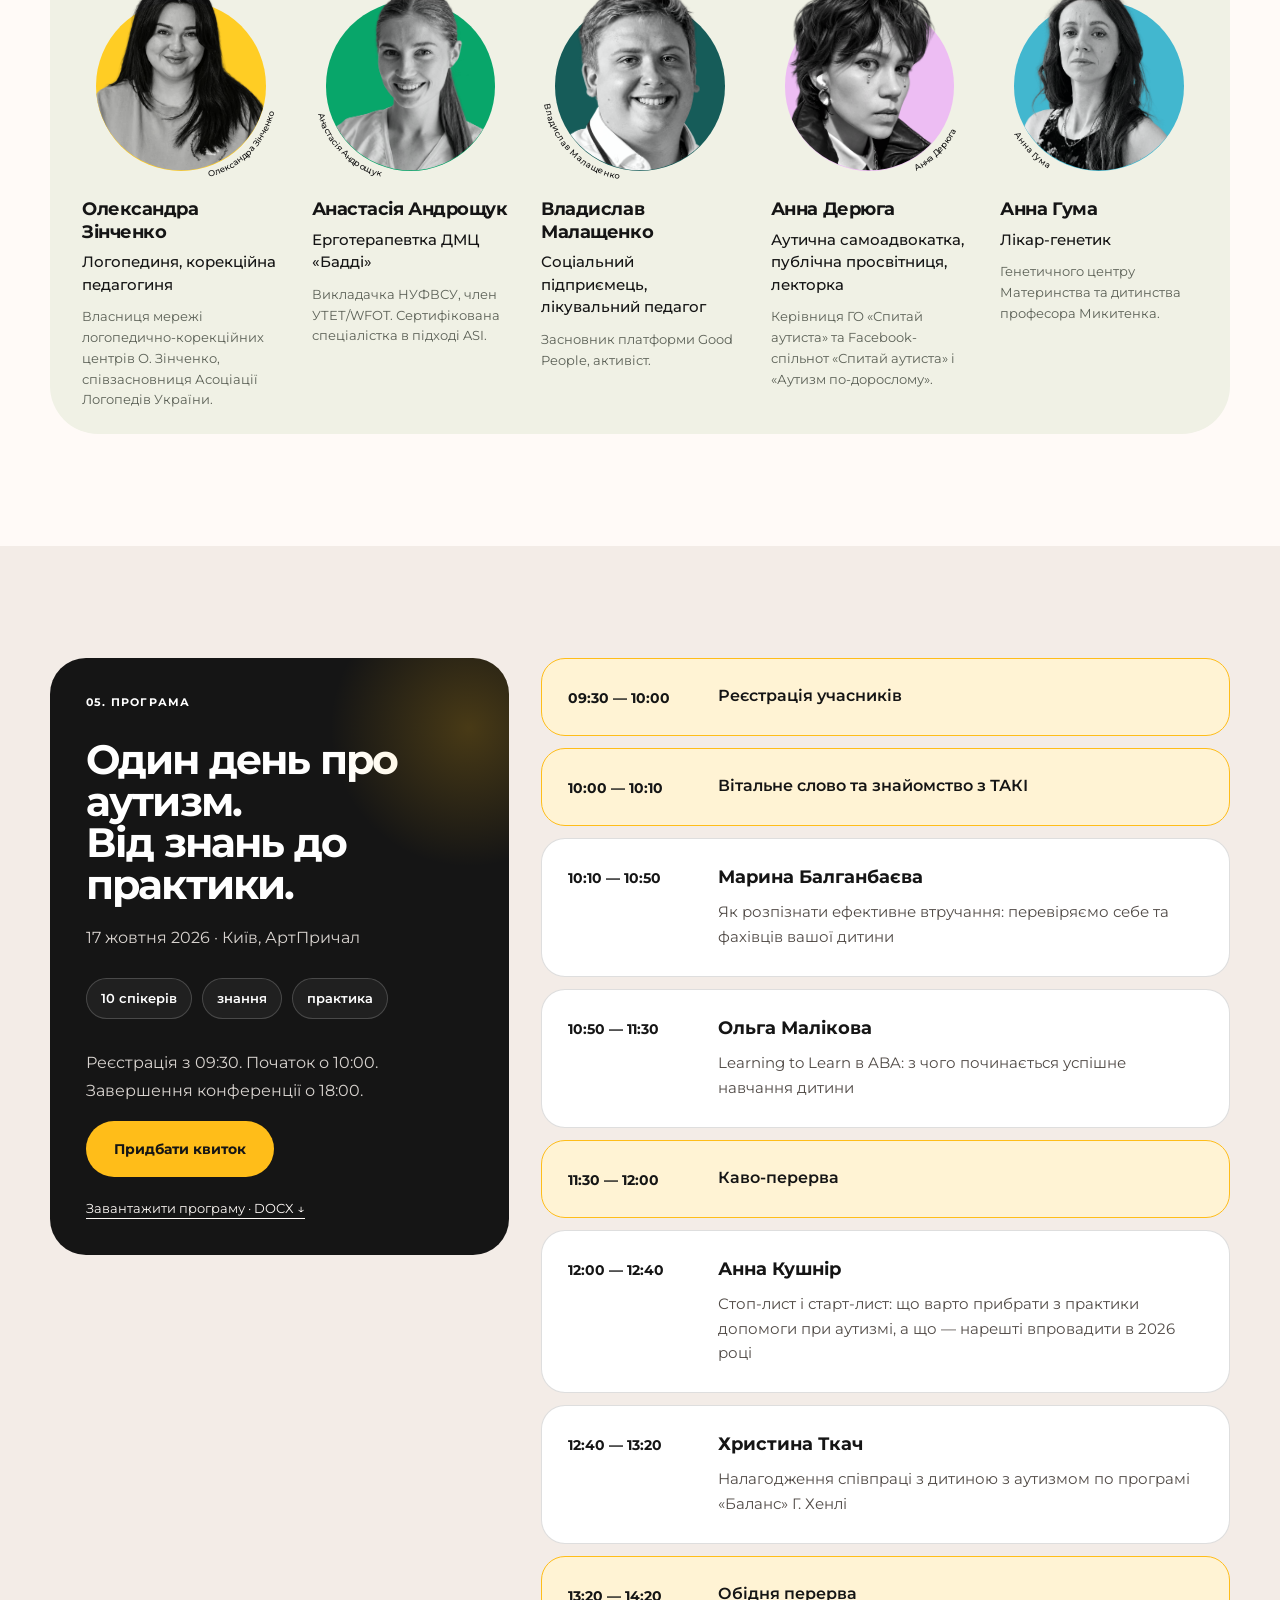
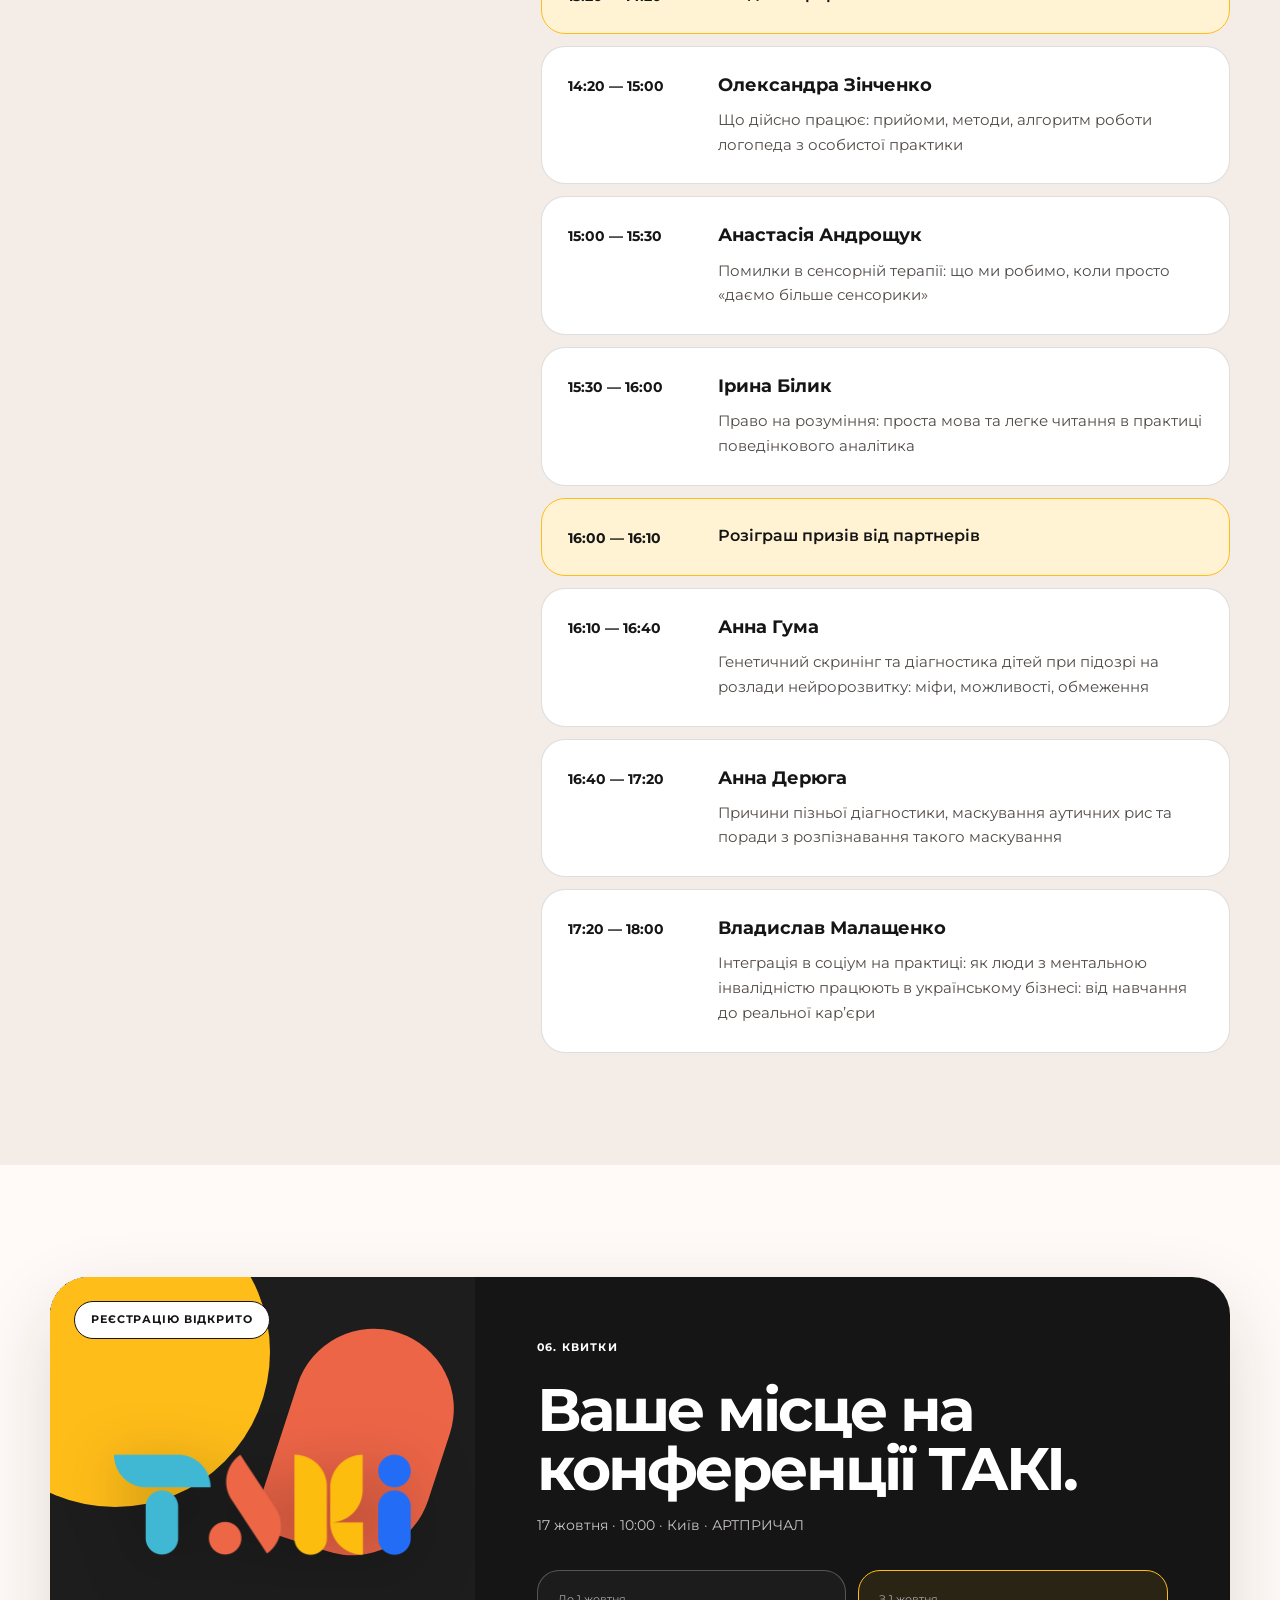
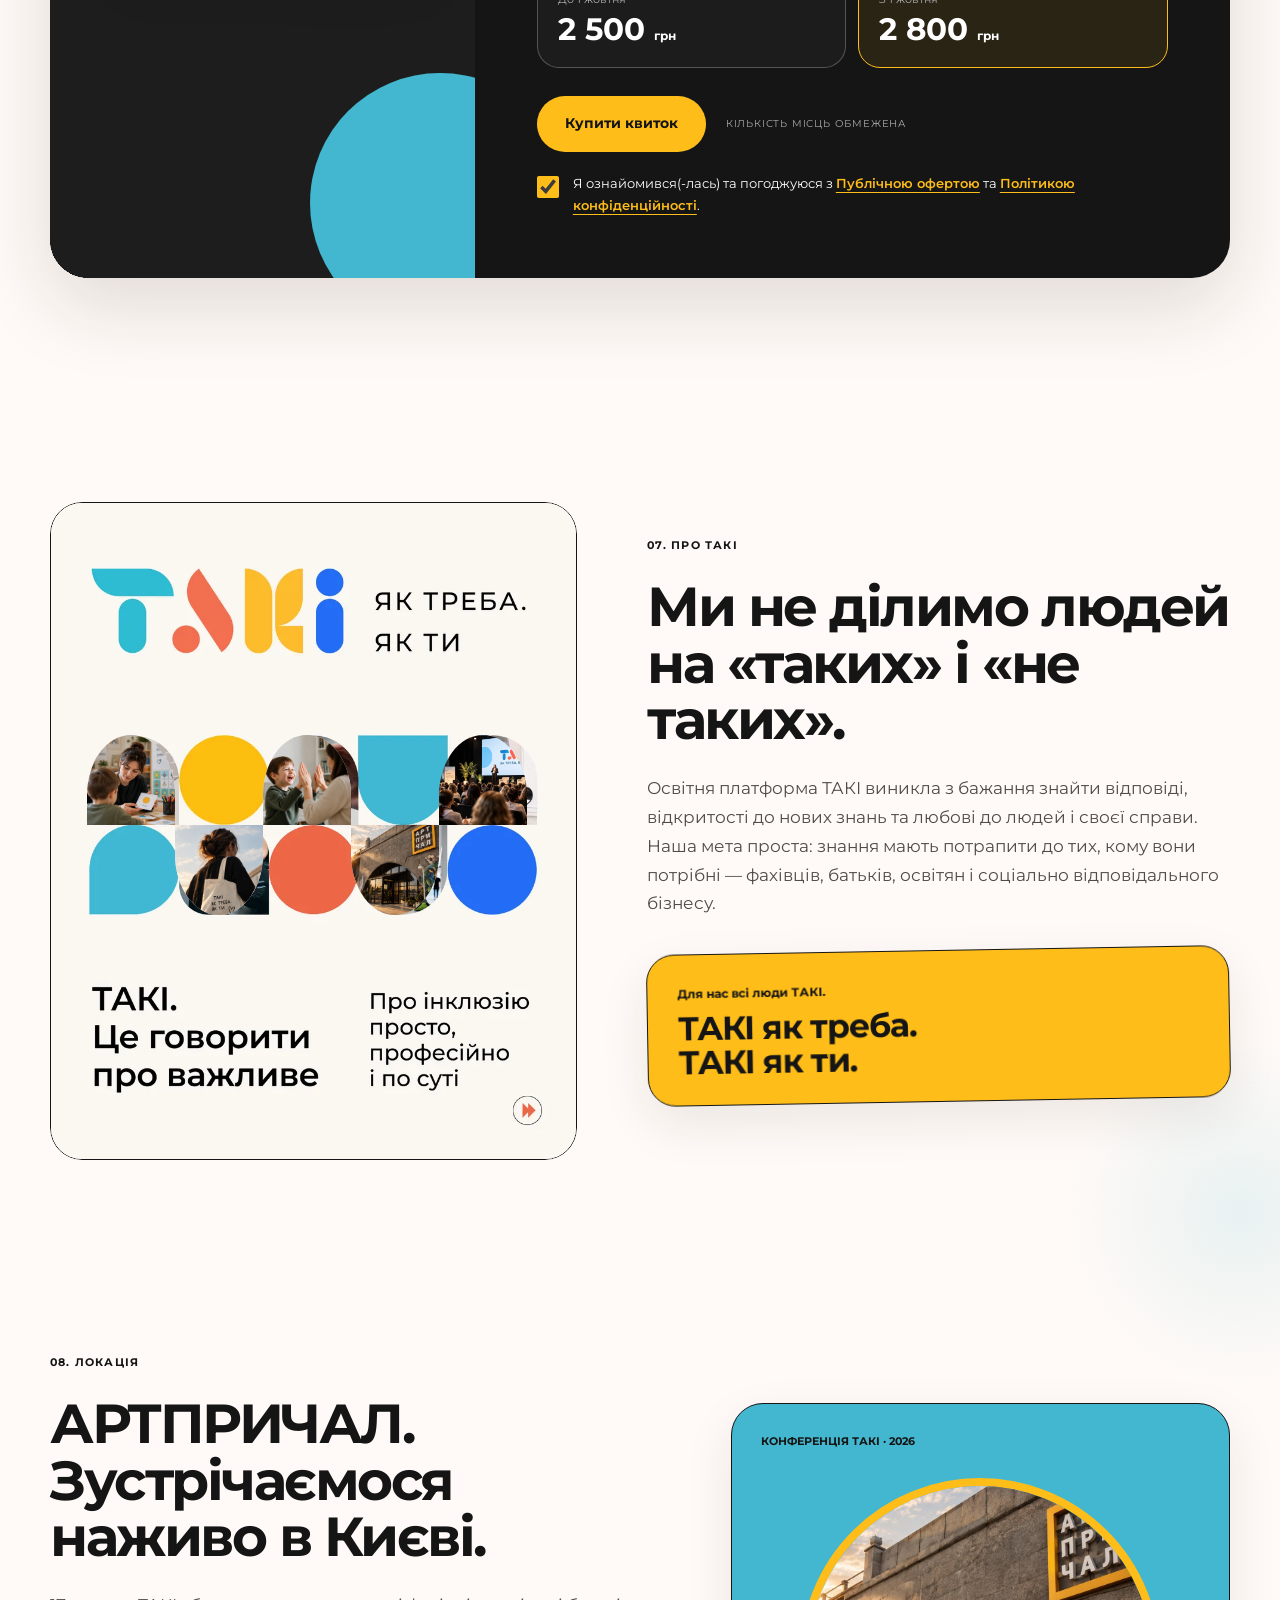
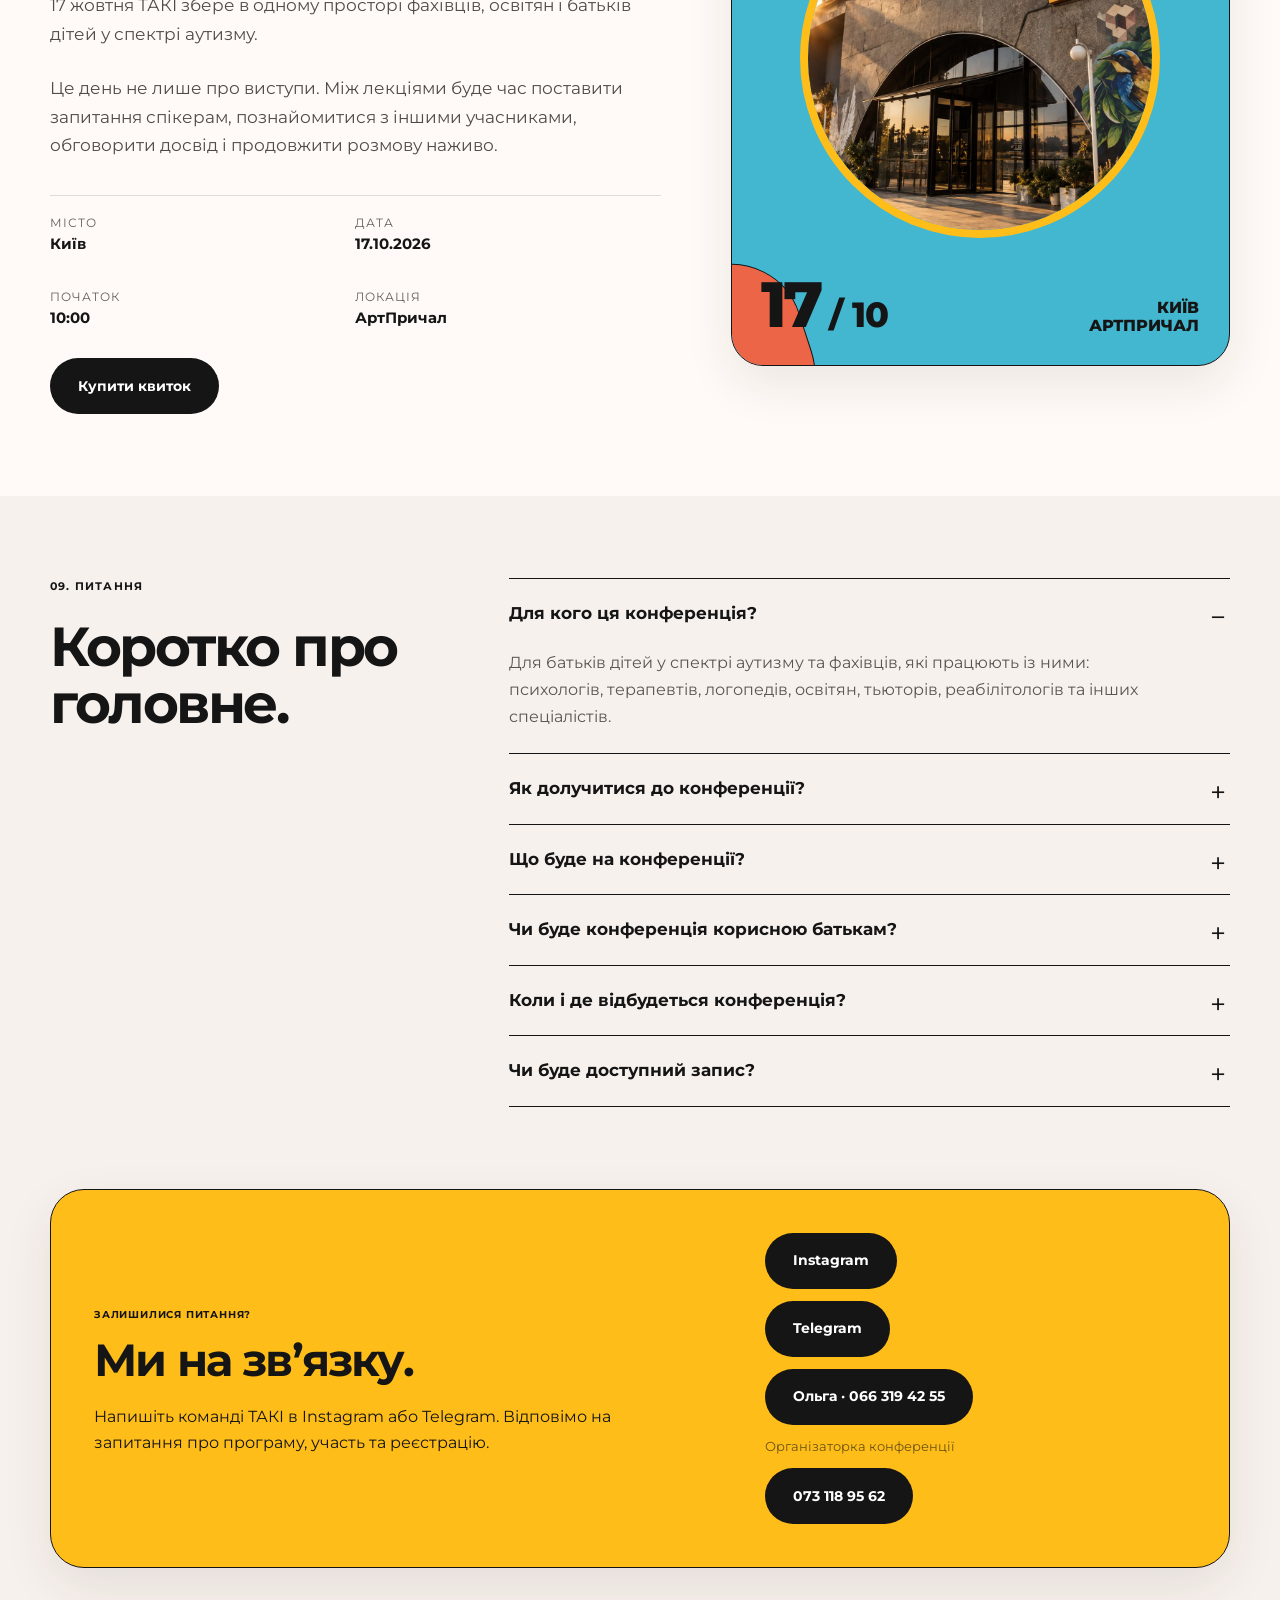
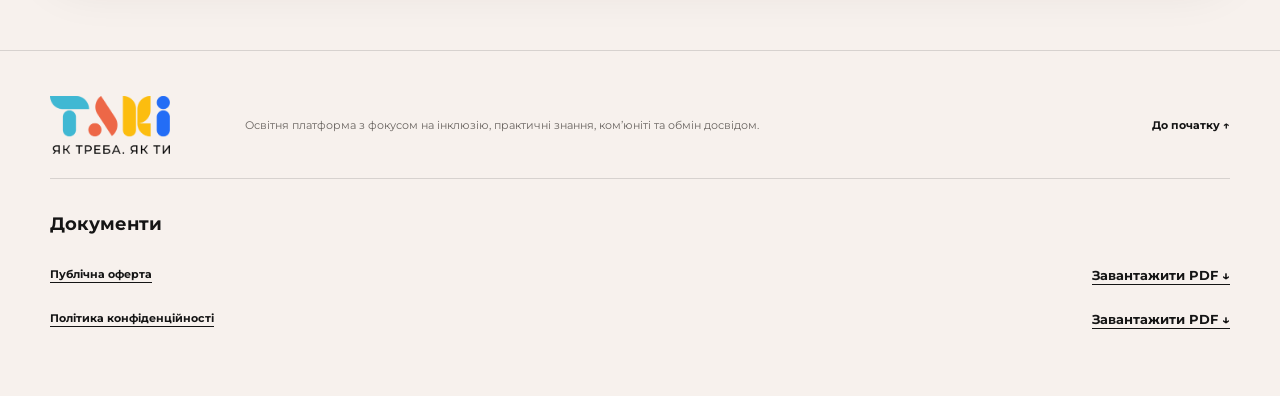
==== commit 900d373a: "update" ====
--- a/index.html
+++ b/index.html
@@ -25,7 +25,24 @@
   <meta name="twitter:image:alt" content="ТАКІ — конференція «Аутизм у 2026 році». 17 жовтня, Київ, АртПричал." />
   <title>ТАКІ — Конференція «Аутизм у 2026 році»</title>
   <link rel="icon" href="assets/taki-symbol.png" />
-  <link rel="stylesheet" href="styles.css?v=20260924-2" />
+  <link rel="stylesheet" href="styles.css?v=20260928-1" />
+  <!-- Meta Pixel Code -->
+  <script>
+  !function(f,b,e,v,n,t,s)
+  {if(f.fbq)return;n=f.fbq=function(){n.callMethod?
+  n.callMethod.apply(n,arguments):n.queue.push(arguments)};
+  if(!f._fbq)f._fbq=n;n.push=n;n.loaded=!0;n.version='2.0';
+  n.queue=[];t=b.createElement(e);t.async=!0;
+  t.src=v;s=b.getElementsByTagName(e)[0];
+  s.parentNode.insertBefore(t,s)}(window, document,'script',
+  'https://connect.facebook.net/en_US/fbevents.js');
+  fbq('init', '1415065917256078');
+  fbq('track', 'PageView');
+  </script>
+  <noscript><img height="1" width="1" style="display:none"
+  src="https://www.facebook.com/tr?id=1415065917256078&amp;ev=PageView&amp;noscript=1"
+  /></noscript>
+  <!-- End Meta Pixel Code -->
 </head>
 <body>
   <header class="site-header" data-header>
@@ -37,6 +54,7 @@
         <a href="#about">Про конференцію</a>
         <a href="#for-whom">Для кого</a>
         <a href="#speakers">Спікери</a>
+        <a href="#program">Програма</a>
         <a href="#tickets">Квитки</a>
       </nav>
       <a class="btn btn-dark btn-small desktop-cta" href="#tickets">Купити квиток</a>
@@ -48,6 +66,7 @@
       <a href="#about">Про конференцію</a>
       <a href="#for-whom">Для кого</a>
       <a href="#speakers">Спікери</a>
+        <a href="#program">Програма</a>
       <a href="#tickets">Квитки</a>
       <a class="btn btn-dark" href="#tickets">Купити квиток</a>
     </nav>
@@ -336,23 +355,79 @@
       </div>
     </section>
 
-    <section class="day section-pad" id="program">
-      <div class="shell day-grid">
-        <div class="day-card day-card-main reveal">
-          <div class="section-label section-label-light">05. Формат дня</div>
-          <h2>Один день про аутизм.<br>Від знань до практики.</h2>
-          <p>Експертні лекції, практичні воркшопи та живе спілкування. Щоб розібратися в сучасних підходах, поставити свої запитання та побачити, як знання застосовуються в реальних ситуаціях.</p>
-          <div class="day-points"><span>знання</span><span>практика</span><span>спільнота</span></div>
-          <p>Детальну програму та послідовність виступів опублікуємо незабаром.</p>
+    <section class="day section-pad" id="program" aria-labelledby="program-title">
+      <div class="shell program-layout">
+        <div class="day-card day-card-main program-intro">
+          <div class="section-label section-label-light">05. Програма</div>
+          <h2 id="program-title">Один день про аутизм.<br>Від знань до практики.</h2>
+          <p>17 жовтня 2026 · Київ, АртПричал</p>
+          <div class="day-points"><span>10 спікерів</span><span>знання</span><span>практика</span></div>
+          <p>Реєстрація з 09:30. Початок о 10:00.<br>Завершення конференції о 18:00.</p>
           <a class="btn btn-yellow" href="#tickets">Придбати квиток</a>
-        </div>
-        <div class="day-stack">
-          <div class="day-row reveal"><strong>10:00</strong><span>Початок конференції</span></div>
-          <div class="day-row reveal"><strong>Лекції</strong><span>Сучасні знання, підходи та практичні кейси від фахівців.</span></div>
-          <div class="day-row reveal"><strong>Воркшопи</strong><span>Практичні заняття в невеликих групах із розбором конкретних підходів, інструментів і ситуацій.</span></div>
-          <div class="day-row reveal"><strong>Між сесіями</strong><span>Запитання до спікерів, обговорення, знайомства та обмін досвідом.</span></div>
-          <div class="day-row reveal"><strong>Кава-брейк</strong><span>Перерва на каву та спілкування з учасниками.</span></div>
-        </div>
+          <a class="program-download" href="assets/documents/conference-program.docx" download>Завантажити програму · DOCX ↓</a>
+        </div>
+        <ol class="program-schedule" aria-label="Розклад конференції">
+          <li class="program-session program-session-break">
+            <div class="program-time"><time datetime="2026-10-17T09:30:00+03:00">09:30</time><span aria-hidden="true"> — </span><time datetime="2026-10-17T10:00:00+03:00">10:00</time></div>
+            <div class="program-detail"><h3>Реєстрація учасників</h3></div>
+          </li>
+          <li class="program-session program-session-break">
+            <div class="program-time"><time datetime="2026-10-17T10:00:00+03:00">10:00</time><span aria-hidden="true"> — </span><time datetime="2026-10-17T10:10:00+03:00">10:10</time></div>
+            <div class="program-detail"><h3>Вітальне слово та знайомство з ТАКІ</h3></div>
+          </li>
+          <li class="program-session">
+            <div class="program-time"><time datetime="2026-10-17T10:10:00+03:00">10:10</time><span aria-hidden="true"> — </span><time datetime="2026-10-17T10:50:00+03:00">10:50</time></div>
+            <div class="program-detail"><h3>Марина Балганбаєва</h3><p>Як розпізнати ефективне втручання: перевіряємо себе та фахівців вашої дитини</p></div>
+          </li>
+          <li class="program-session">
+            <div class="program-time"><time datetime="2026-10-17T10:50:00+03:00">10:50</time><span aria-hidden="true"> — </span><time datetime="2026-10-17T11:30:00+03:00">11:30</time></div>
+            <div class="program-detail"><h3>Ольга Малікова</h3><p>Learning to Learn в ABA: з чого починається успішне навчання дитини</p></div>
+          </li>
+          <li class="program-session program-session-break">
+            <div class="program-time"><time datetime="2026-10-17T11:30:00+03:00">11:30</time><span aria-hidden="true"> — </span><time datetime="2026-10-17T12:00:00+03:00">12:00</time></div>
+            <div class="program-detail"><h3>Каво-перерва</h3></div>
+          </li>
+          <li class="program-session">
+            <div class="program-time"><time datetime="2026-10-17T12:00:00+03:00">12:00</time><span aria-hidden="true"> — </span><time datetime="2026-10-17T12:40:00+03:00">12:40</time></div>
+            <div class="program-detail"><h3>Анна Кушнір</h3><p>Стоп-лист і старт-лист: що варто прибрати з практики допомоги при аутизмі, а що — нарешті впровадити в 2026 році</p></div>
+          </li>
+          <li class="program-session">
+            <div class="program-time"><time datetime="2026-10-17T12:40:00+03:00">12:40</time><span aria-hidden="true"> — </span><time datetime="2026-10-17T13:20:00+03:00">13:20</time></div>
+            <div class="program-detail"><h3>Христина Ткач</h3><p>Налагодження співпраці з дитиною з аутизмом по програмі «Баланс» Г. Хенлі</p></div>
+          </li>
+          <li class="program-session program-session-break">
+            <div class="program-time"><time datetime="2026-10-17T13:20:00+03:00">13:20</time><span aria-hidden="true"> — </span><time datetime="2026-10-17T14:20:00+03:00">14:20</time></div>
+            <div class="program-detail"><h3>Обідня перерва</h3></div>
+          </li>
+          <li class="program-session">
+            <div class="program-time"><time datetime="2026-10-17T14:20:00+03:00">14:20</time><span aria-hidden="true"> — </span><time datetime="2026-10-17T15:00:00+03:00">15:00</time></div>
+            <div class="program-detail"><h3>Олександра Зінченко</h3><p>Що дійсно працює: прийоми, методи, алгоритм роботи логопеда з особистої практики</p></div>
+          </li>
+          <li class="program-session">
+            <div class="program-time"><time datetime="2026-10-17T15:00:00+03:00">15:00</time><span aria-hidden="true"> — </span><time datetime="2026-10-17T15:30:00+03:00">15:30</time></div>
+            <div class="program-detail"><h3>Анастасія Андрощук</h3><p>Помилки в сенсорній терапії: що ми робимо, коли просто «даємо більше сенсорики»</p></div>
+          </li>
+          <li class="program-session">
+            <div class="program-time"><time datetime="2026-10-17T15:30:00+03:00">15:30</time><span aria-hidden="true"> — </span><time datetime="2026-10-17T16:00:00+03:00">16:00</time></div>
+            <div class="program-detail"><h3>Ірина Білик</h3><p>Право на розуміння: проста мова та легке читання в практиці поведінкового аналітика</p></div>
+          </li>
+          <li class="program-session program-session-break">
+            <div class="program-time"><time datetime="2026-10-17T16:00:00+03:00">16:00</time><span aria-hidden="true"> — </span><time datetime="2026-10-17T16:10:00+03:00">16:10</time></div>
+            <div class="program-detail"><h3>Розіграш призів від партнерів</h3></div>
+          </li>
+          <li class="program-session">
+            <div class="program-time"><time datetime="2026-10-17T16:10:00+03:00">16:10</time><span aria-hidden="true"> — </span><time datetime="2026-10-17T16:40:00+03:00">16:40</time></div>
+            <div class="program-detail"><h3>Анна Гума</h3><p>Генетичний скринінг та діагностика дітей при підозрі на розлади нейророзвитку: міфи, можливості, обмеження</p></div>
+          </li>
+          <li class="program-session">
+            <div class="program-time"><time datetime="2026-10-17T16:40:00+03:00">16:40</time><span aria-hidden="true"> — </span><time datetime="2026-10-17T17:20:00+03:00">17:20</time></div>
+            <div class="program-detail"><h3>Анна Дерюга</h3><p>Причини пізньої діагностики, маскування аутичних рис та поради з розпізнавання такого маскування</p></div>
+          </li>
+          <li class="program-session">
+            <div class="program-time"><time datetime="2026-10-17T17:20:00+03:00">17:20</time><span aria-hidden="true"> — </span><time datetime="2026-10-17T18:00:00+03:00">18:00</time></div>
+            <div class="program-detail"><h3>Владислав Малащенко</h3><p>Інтеграція в соціум на практиці: як люди з ментальною інвалідністю працюють в українському бізнесі: від навчання до реальної кар’єри</p></div>
+          </li>
+        </ol>
       </div>
     </section>
 
--- a/styles.css
+++ b/styles.css
@@ -342,3 +342,26 @@
 .thank-you-main .consent-card h2 { margin:16px 0; }
 .thank-you-main .purchase-actions { margin-top:24px; }
 .thank-you-bottom { display:flex; flex-wrap:wrap; gap:20px 32px; margin-top:32px; }
+
+/* Published conference schedule. */
+.program-layout { display:grid; grid-template-columns:minmax(0,.8fr) minmax(0,1.2fr); gap:32px; align-items:start; }
+.program-intro { position:sticky; top:110px; min-height:0; padding:36px; }
+.program-intro h2 { font-size:clamp(32px,3.2vw,46px); }
+.program-download { display:block; width:fit-content; margin-top:22px; color:var(--paper); font-size:13px; text-underline-offset:5px; text-decoration:underline; }
+.program-schedule { list-style:none; padding:0; margin:0; display:grid; gap:12px; }
+.program-session { display:grid; grid-template-columns:130px minmax(0,1fr); gap:20px; padding:26px; border:1px solid var(--line); border-radius:24px; background:#fff; }
+.program-time { font-size:14px; font-weight:700; white-space:nowrap; padding-top:3px; }
+.program-detail h3 { font-size:18px; line-height:1.4; margin:0; }
+.program-detail p { font-size:15px; line-height:1.65; margin:10px 0 0; color:#514b47; overflow-wrap:break-word; }
+.program-session-break { background:#fff3d4; border-color:var(--yellow); }
+.program-session-break .program-detail h3 { font-size:16px; font-weight:600; }
+@media(max-width:980px) {
+  .program-layout { grid-template-columns:1fr; }
+  .program-intro { position:relative; top:auto; }
+}
+@media(max-width:620px) {
+  .program-layout { gap:24px; }
+  .program-intro { padding:28px 24px; }
+  .program-session { grid-template-columns:1fr; gap:12px; padding:22px; border-radius:22px; }
+  .program-time { padding-top:0; }
+}
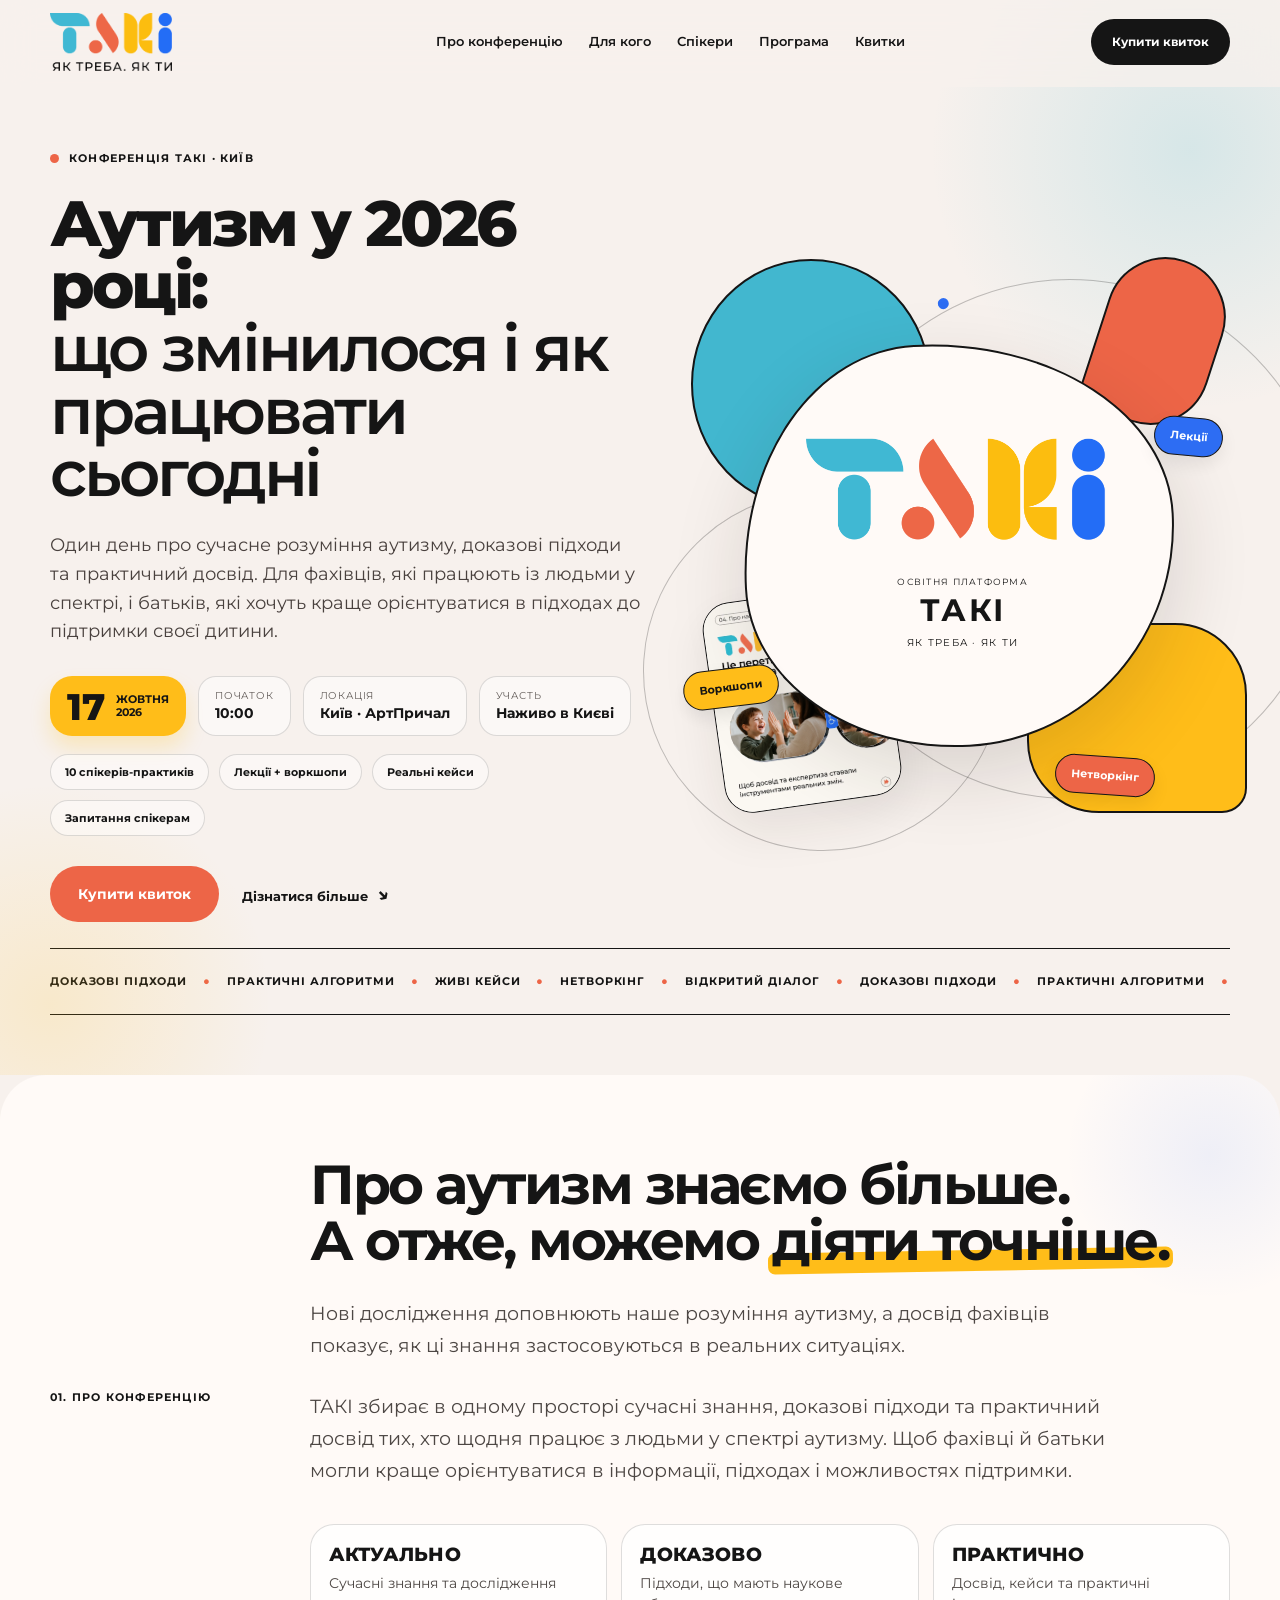
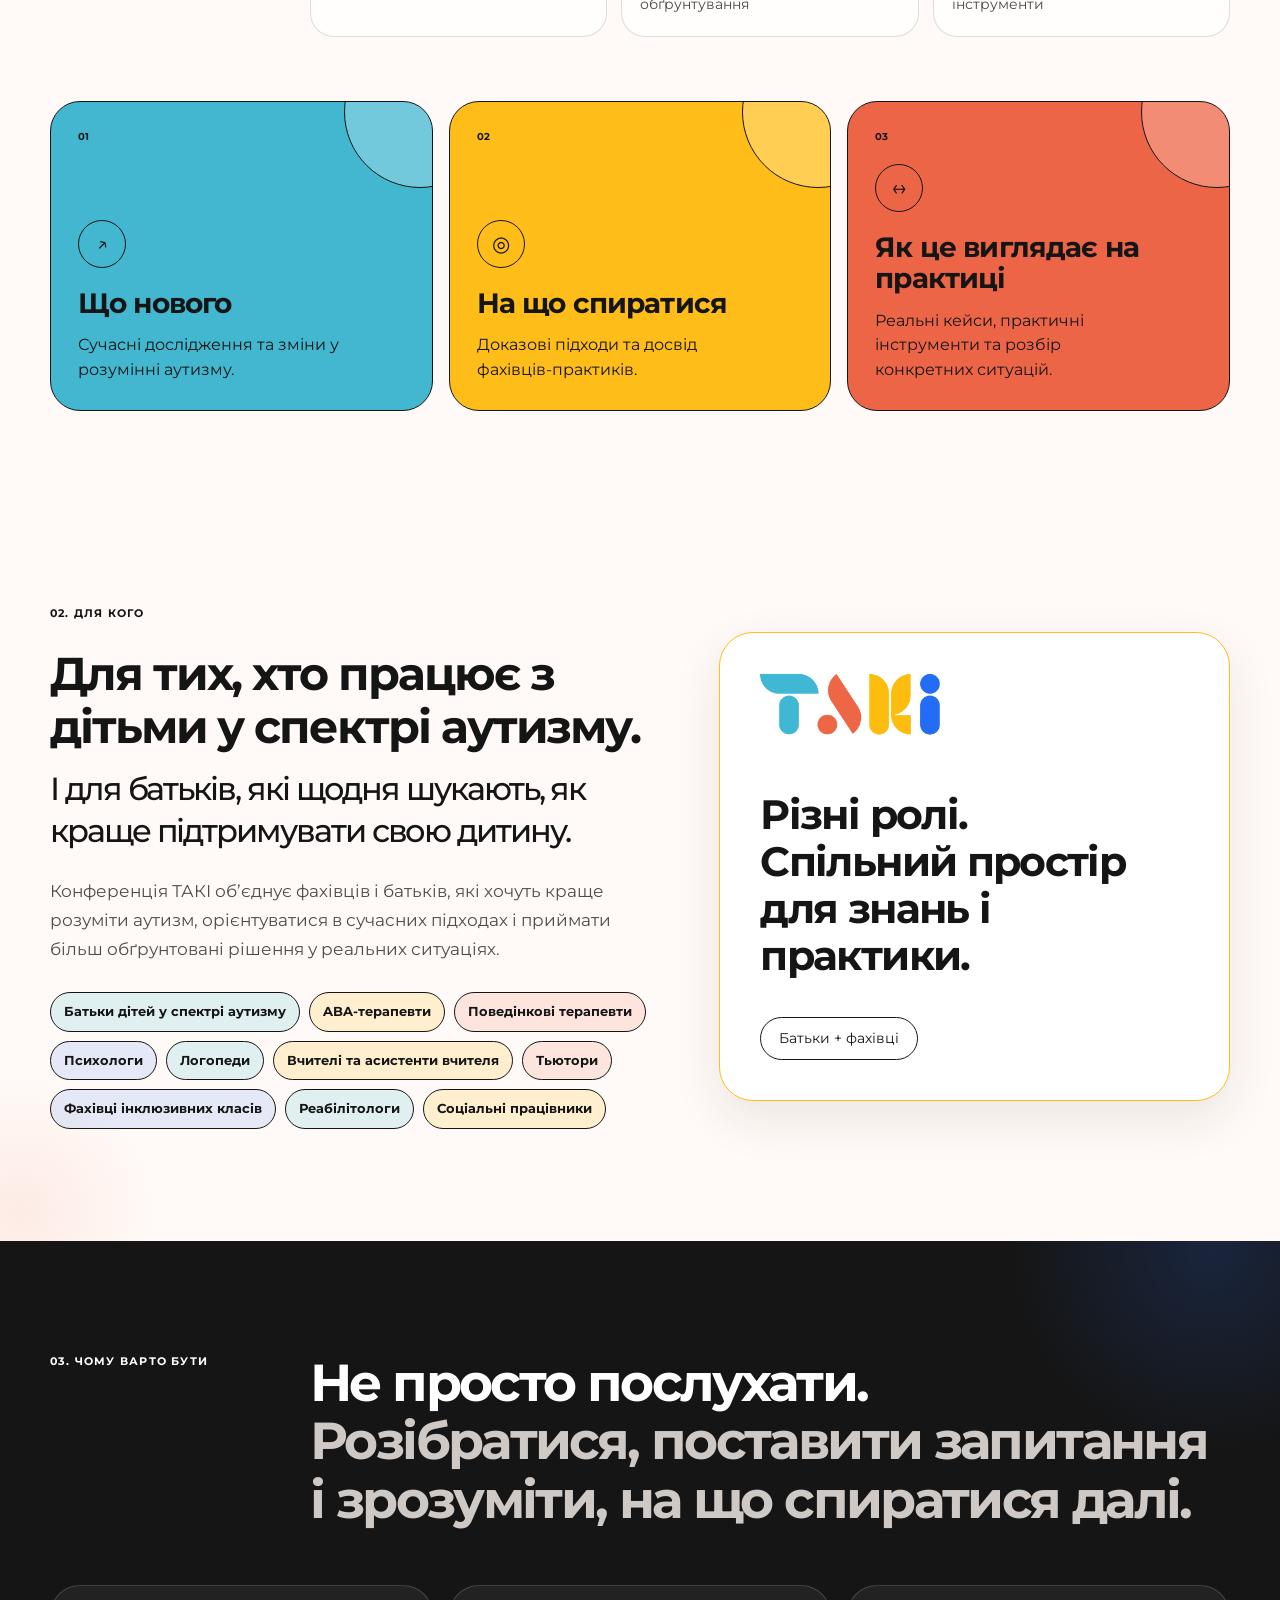
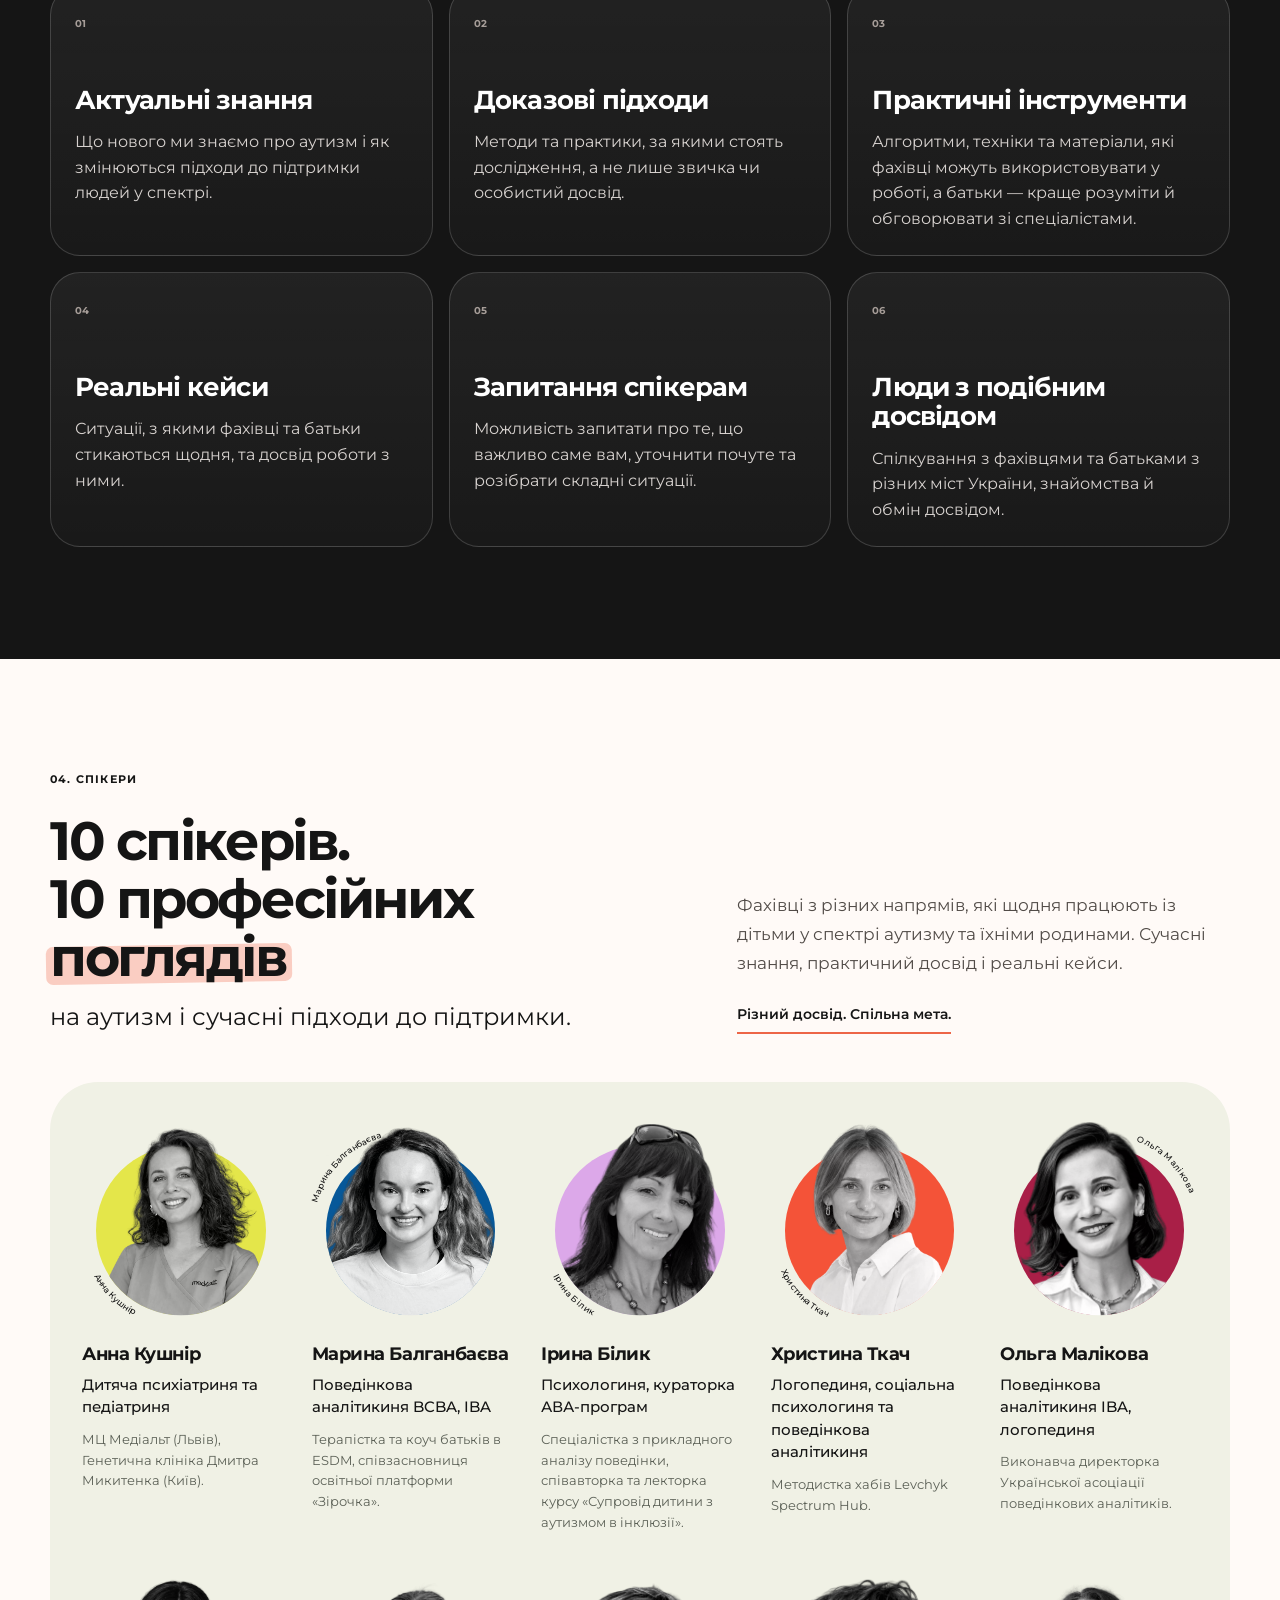
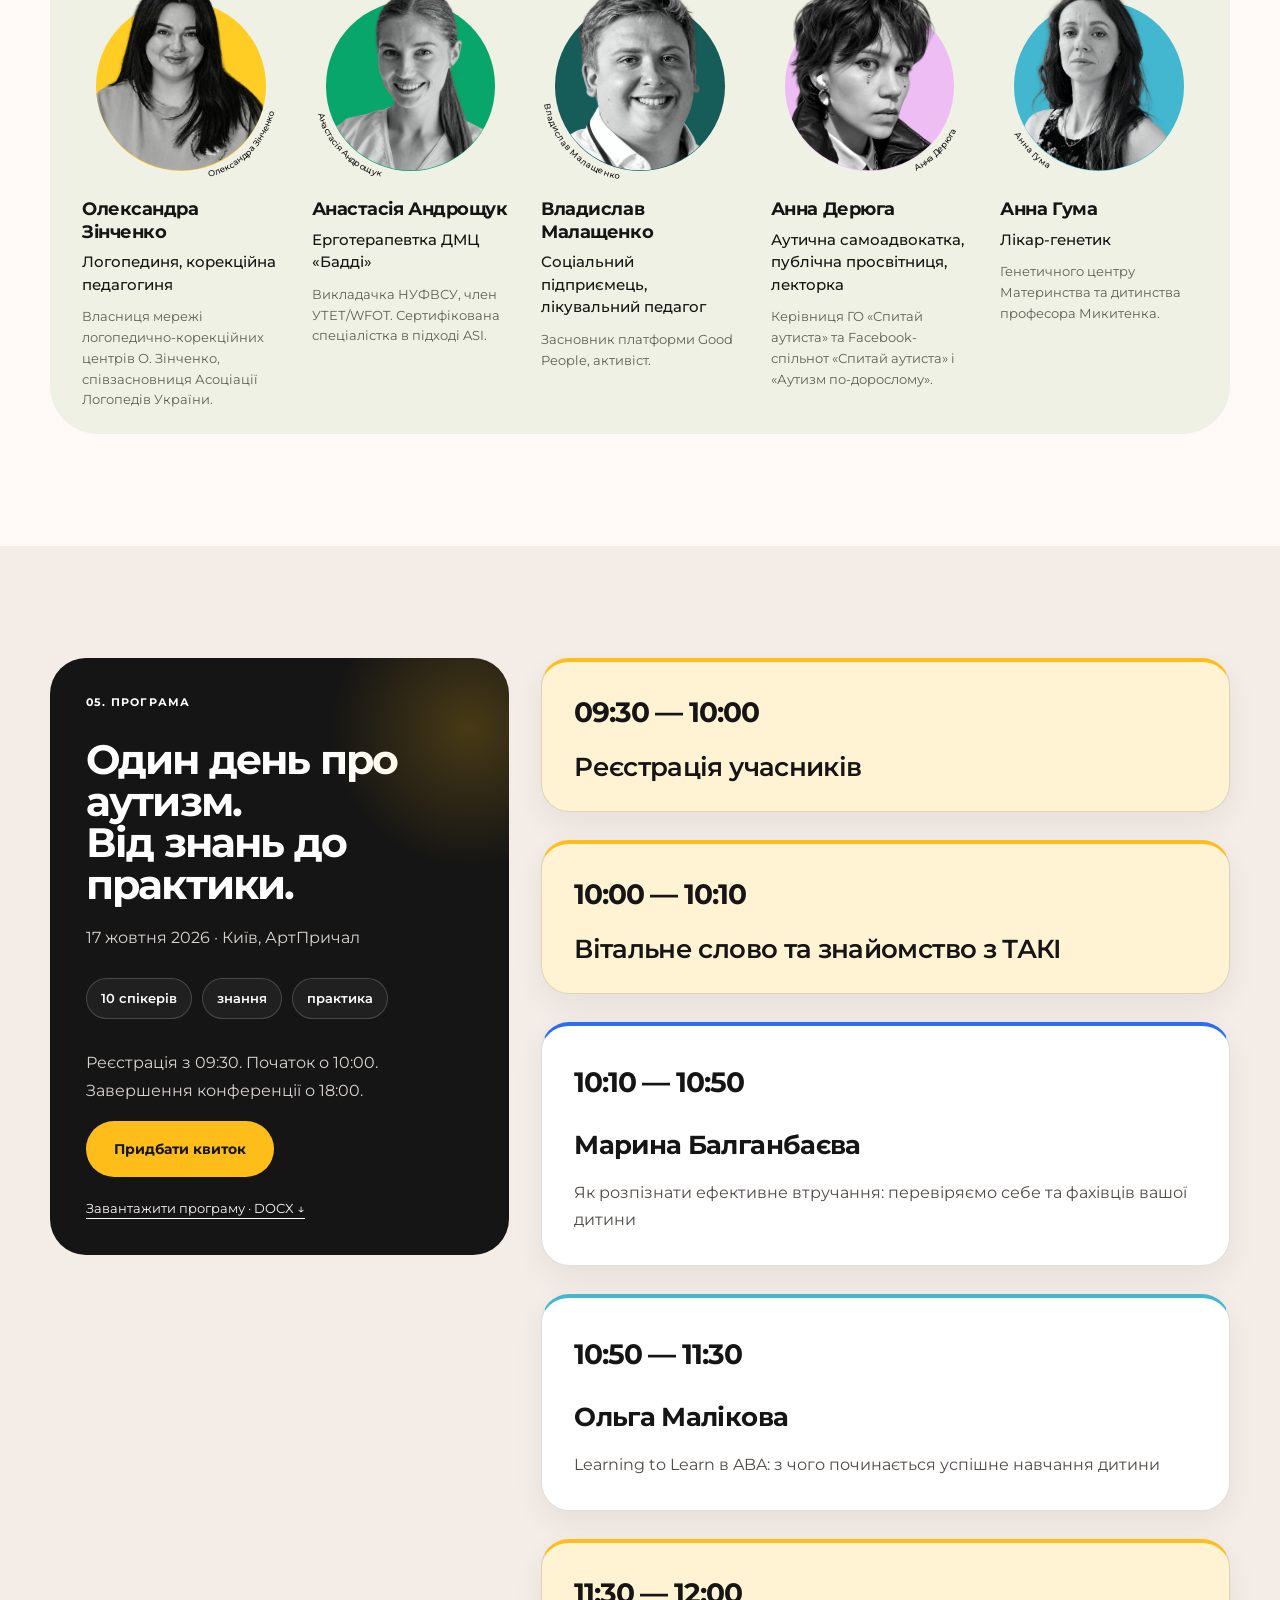
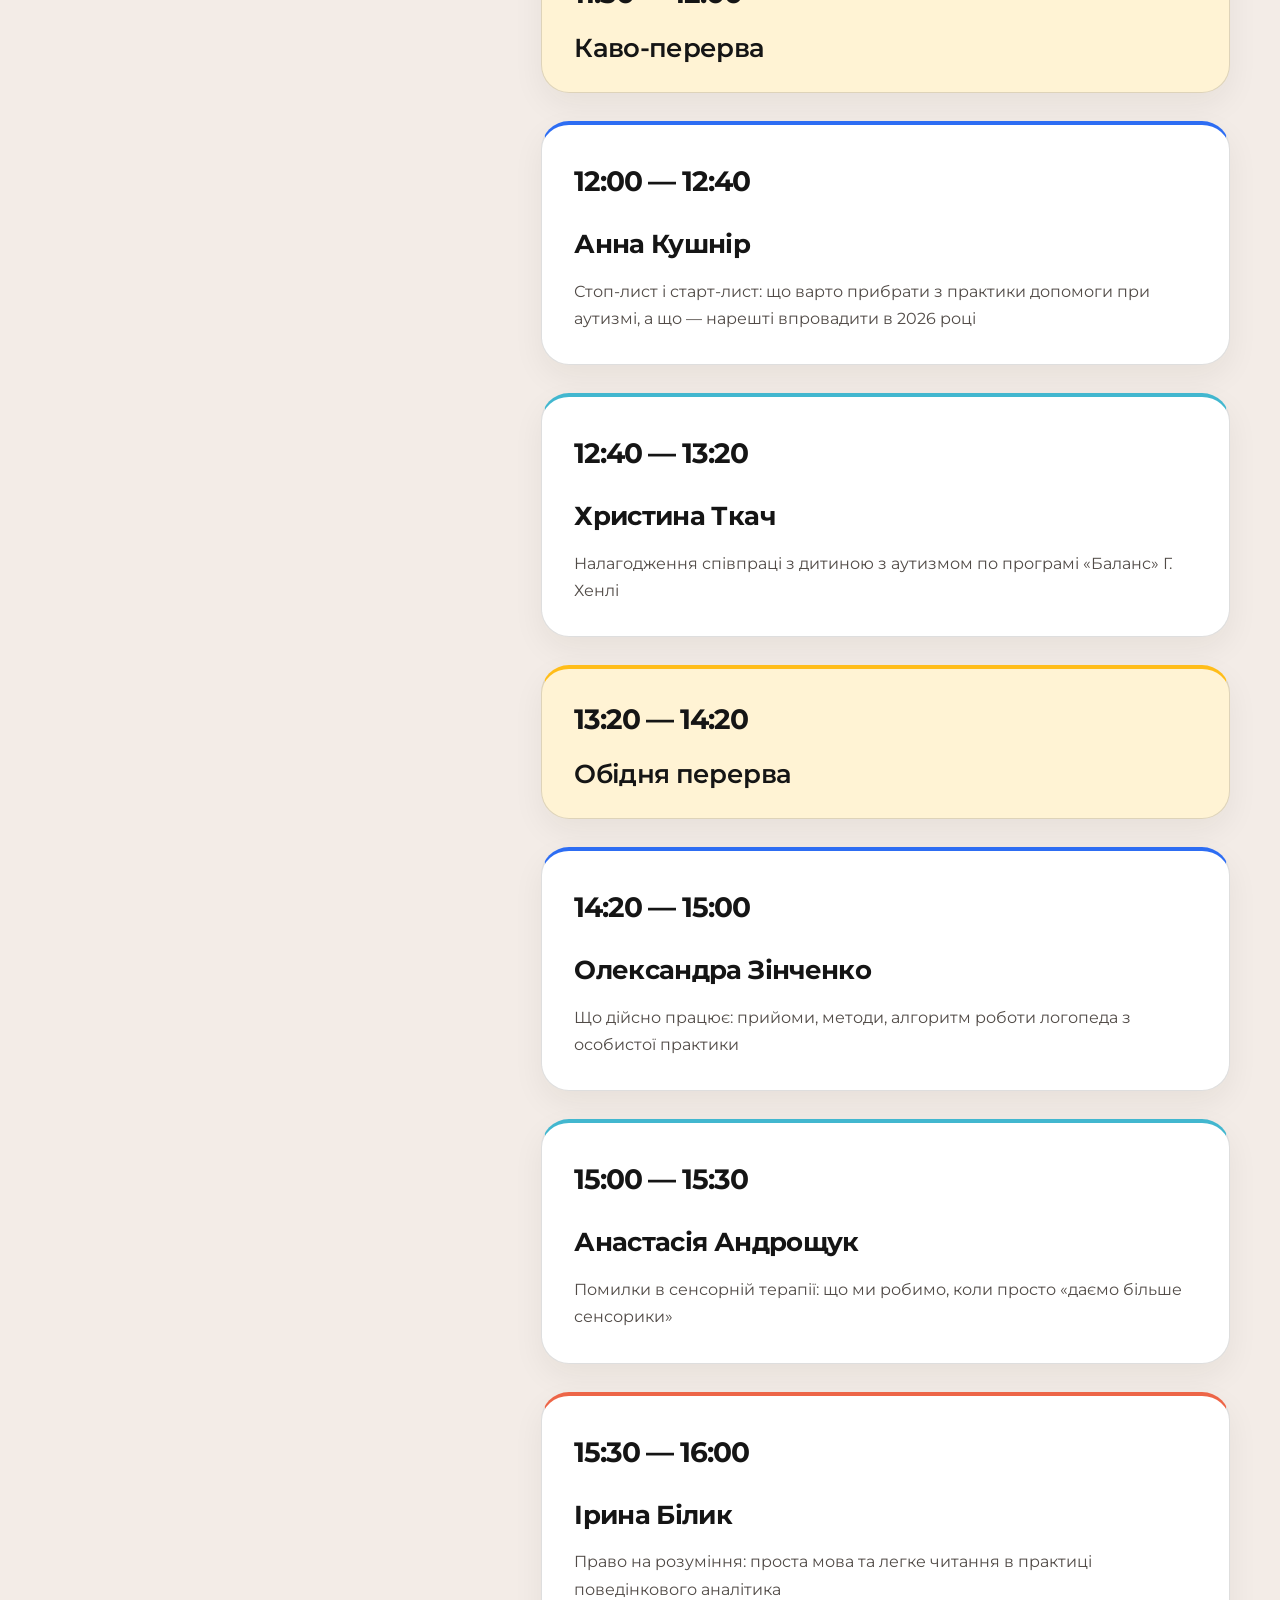
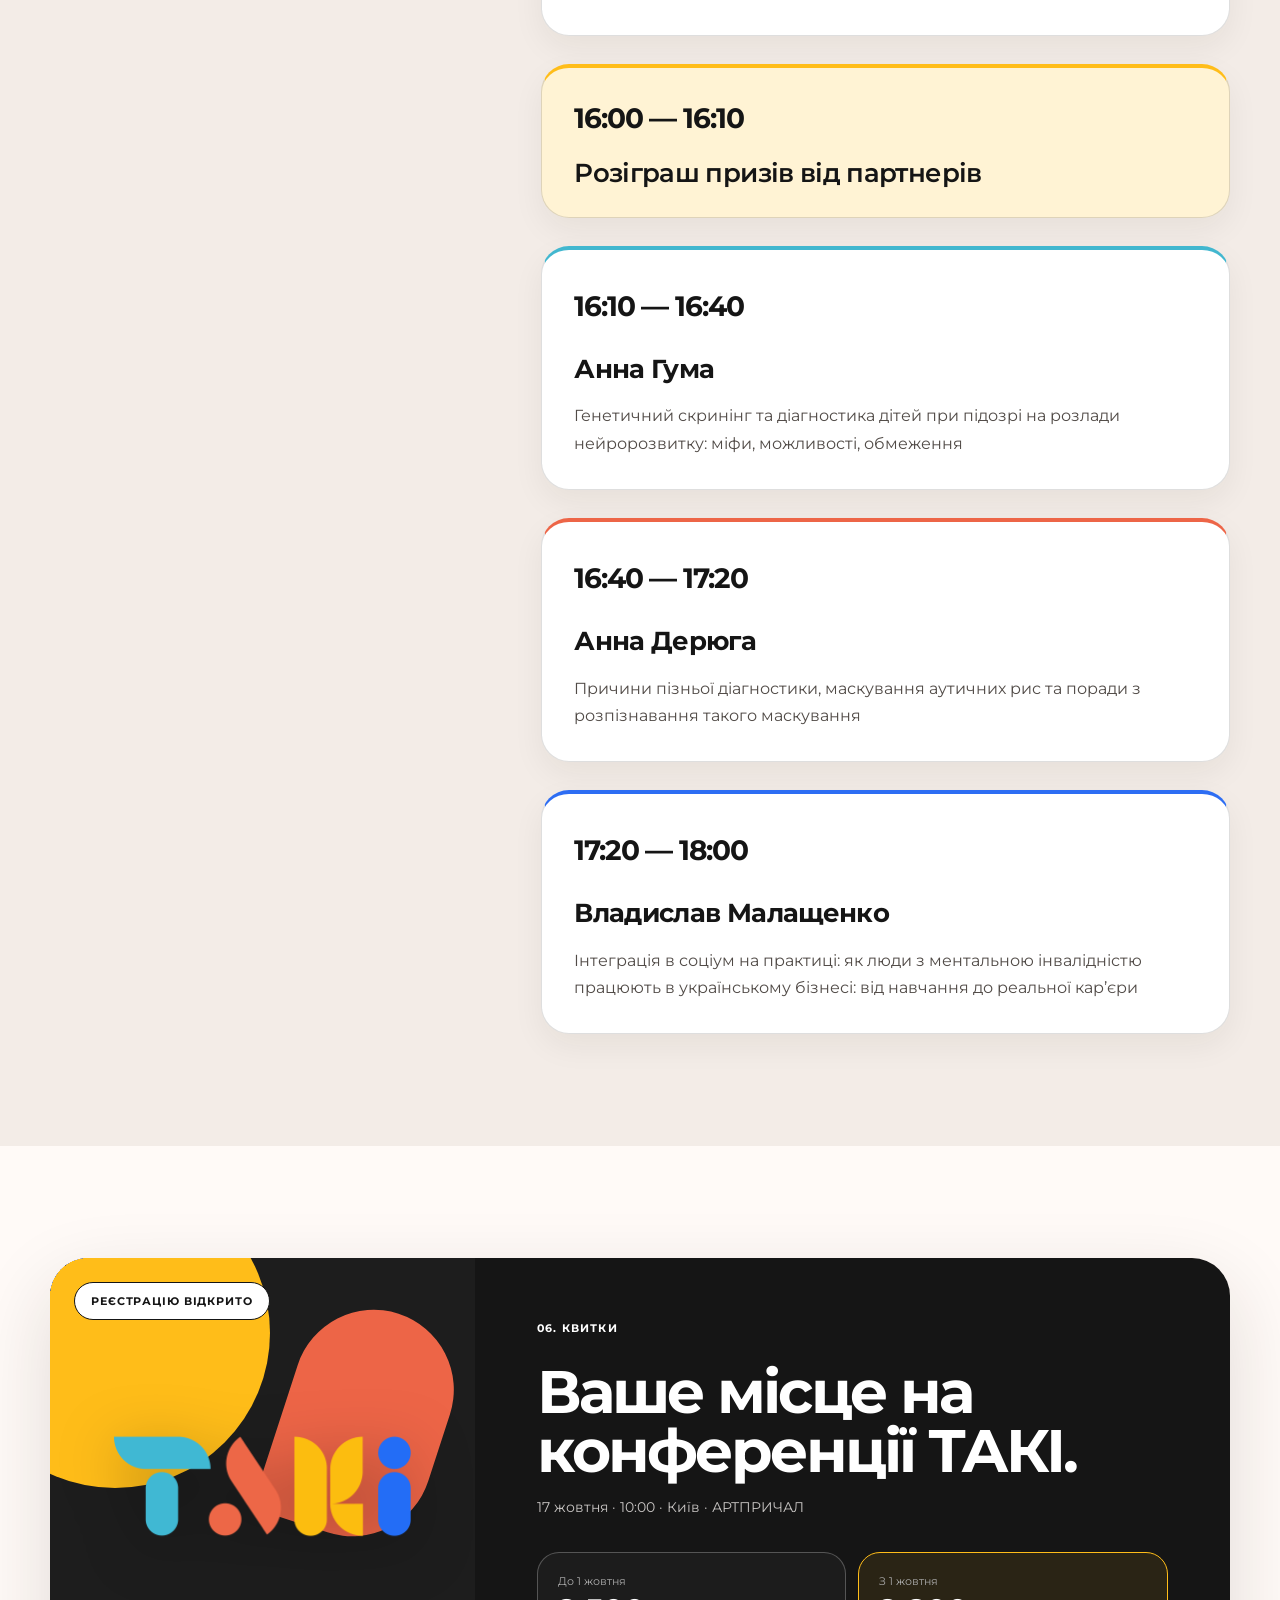
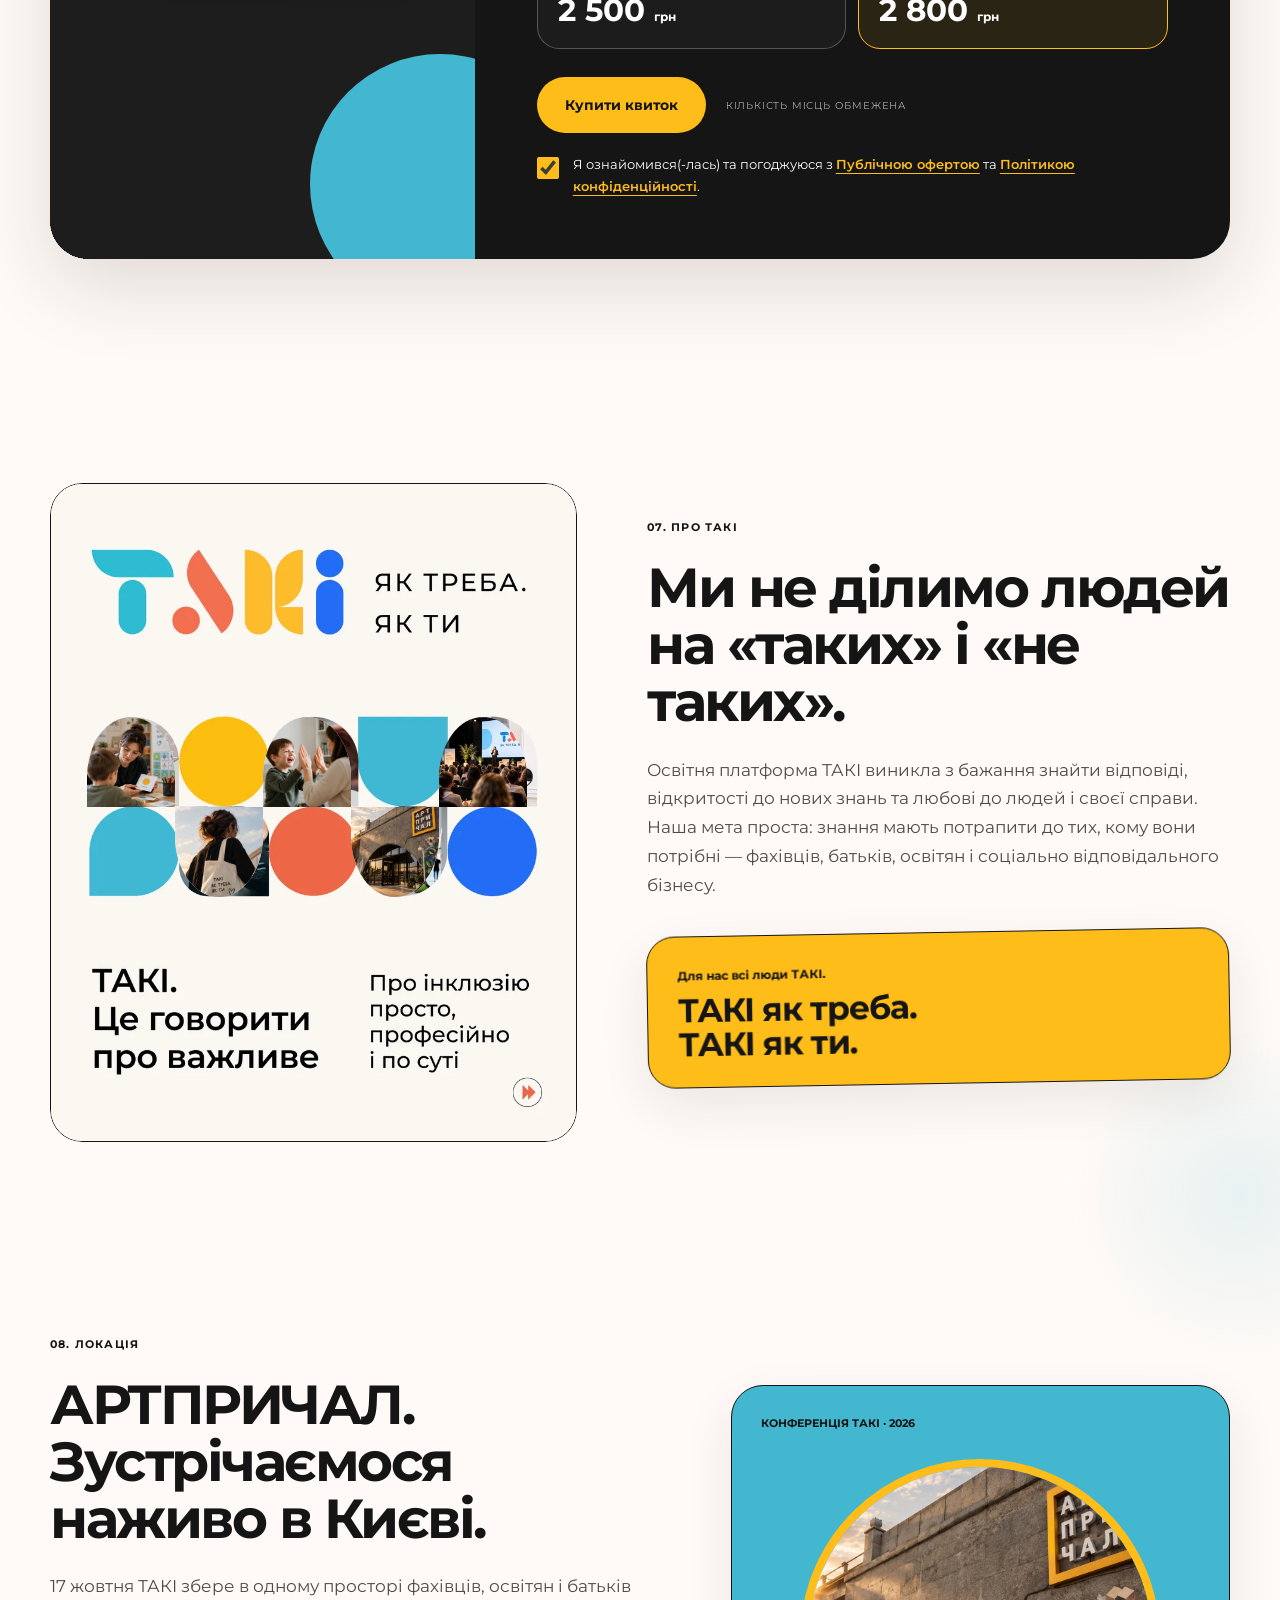
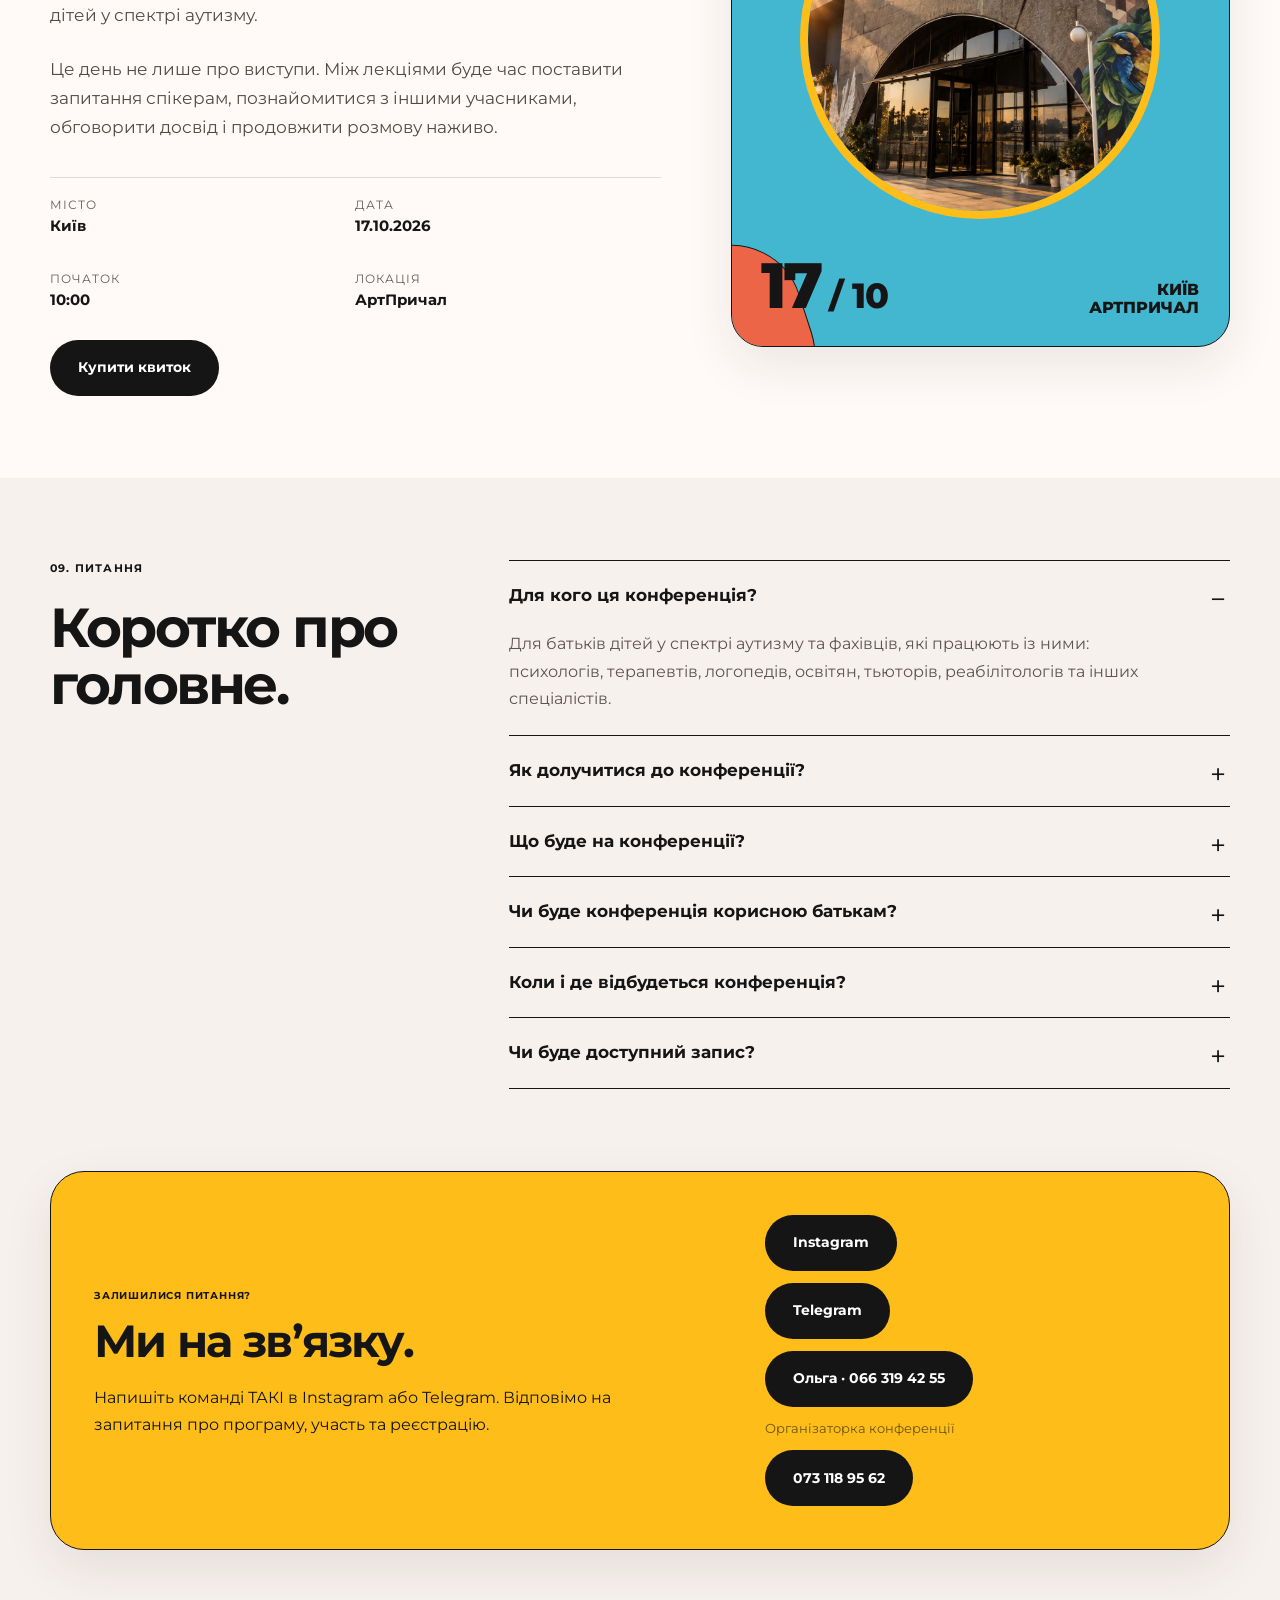
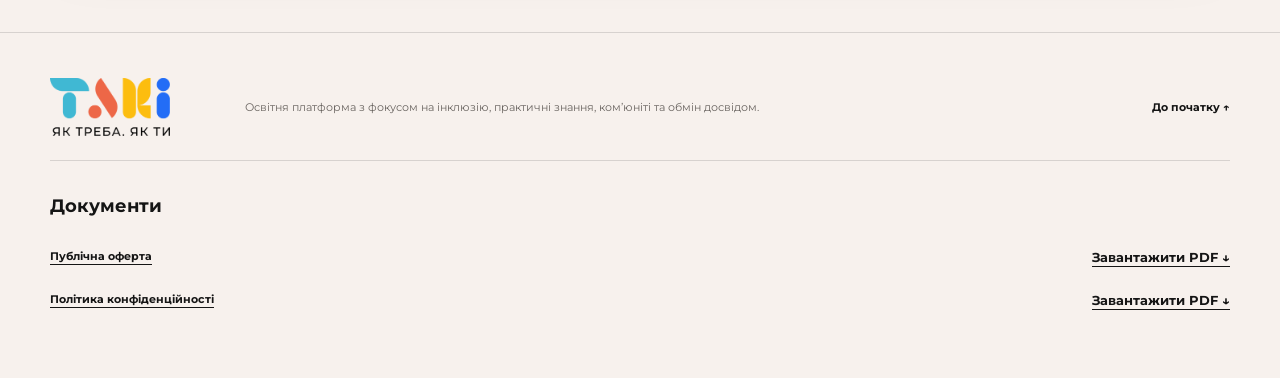
==== commit a8ac7fa9: "update" ====
--- a/index.html
+++ b/index.html
@@ -25,7 +25,7 @@
   <meta name="twitter:image:alt" content="ТАКІ — конференція «Аутизм у 2026 році». 17 жовтня, Київ, АртПричал." />
   <title>ТАКІ — Конференція «Аутизм у 2026 році»</title>
   <link rel="icon" href="assets/taki-symbol.png" />
-  <link rel="stylesheet" href="styles.css?v=20260928-1" />
+  <link rel="stylesheet" href="styles.css?v=20260928-2" />
   <!-- Meta Pixel Code -->
   <script>
   !function(f,b,e,v,n,t,s)
@@ -368,64 +368,94 @@
         </div>
         <ol class="program-schedule" aria-label="Розклад конференції">
           <li class="program-session program-session-break">
+            <div class="program-card">
             <div class="program-time"><time datetime="2026-10-17T09:30:00+03:00">09:30</time><span aria-hidden="true"> — </span><time datetime="2026-10-17T10:00:00+03:00">10:00</time></div>
             <div class="program-detail"><h3>Реєстрація учасників</h3></div>
+            </div>
           </li>
           <li class="program-session program-session-break">
+            <div class="program-card">
             <div class="program-time"><time datetime="2026-10-17T10:00:00+03:00">10:00</time><span aria-hidden="true"> — </span><time datetime="2026-10-17T10:10:00+03:00">10:10</time></div>
             <div class="program-detail"><h3>Вітальне слово та знайомство з ТАКІ</h3></div>
-          </li>
-          <li class="program-session">
+            </div>
+          </li>
+          <li class="program-session">
+            <div class="program-card">
             <div class="program-time"><time datetime="2026-10-17T10:10:00+03:00">10:10</time><span aria-hidden="true"> — </span><time datetime="2026-10-17T10:50:00+03:00">10:50</time></div>
             <div class="program-detail"><h3>Марина Балганбаєва</h3><p>Як розпізнати ефективне втручання: перевіряємо себе та фахівців вашої дитини</p></div>
-          </li>
-          <li class="program-session">
+            </div>
+          </li>
+          <li class="program-session">
+            <div class="program-card">
             <div class="program-time"><time datetime="2026-10-17T10:50:00+03:00">10:50</time><span aria-hidden="true"> — </span><time datetime="2026-10-17T11:30:00+03:00">11:30</time></div>
             <div class="program-detail"><h3>Ольга Малікова</h3><p>Learning to Learn в ABA: з чого починається успішне навчання дитини</p></div>
+            </div>
           </li>
           <li class="program-session program-session-break">
+            <div class="program-card">
             <div class="program-time"><time datetime="2026-10-17T11:30:00+03:00">11:30</time><span aria-hidden="true"> — </span><time datetime="2026-10-17T12:00:00+03:00">12:00</time></div>
             <div class="program-detail"><h3>Каво-перерва</h3></div>
-          </li>
-          <li class="program-session">
+            </div>
+          </li>
+          <li class="program-session">
+            <div class="program-card">
             <div class="program-time"><time datetime="2026-10-17T12:00:00+03:00">12:00</time><span aria-hidden="true"> — </span><time datetime="2026-10-17T12:40:00+03:00">12:40</time></div>
             <div class="program-detail"><h3>Анна Кушнір</h3><p>Стоп-лист і старт-лист: що варто прибрати з практики допомоги при аутизмі, а що — нарешті впровадити в 2026 році</p></div>
-          </li>
-          <li class="program-session">
+            </div>
+          </li>
+          <li class="program-session">
+            <div class="program-card">
             <div class="program-time"><time datetime="2026-10-17T12:40:00+03:00">12:40</time><span aria-hidden="true"> — </span><time datetime="2026-10-17T13:20:00+03:00">13:20</time></div>
             <div class="program-detail"><h3>Христина Ткач</h3><p>Налагодження співпраці з дитиною з аутизмом по програмі «Баланс» Г. Хенлі</p></div>
+            </div>
           </li>
           <li class="program-session program-session-break">
+            <div class="program-card">
             <div class="program-time"><time datetime="2026-10-17T13:20:00+03:00">13:20</time><span aria-hidden="true"> — </span><time datetime="2026-10-17T14:20:00+03:00">14:20</time></div>
             <div class="program-detail"><h3>Обідня перерва</h3></div>
-          </li>
-          <li class="program-session">
+            </div>
+          </li>
+          <li class="program-session">
+            <div class="program-card">
             <div class="program-time"><time datetime="2026-10-17T14:20:00+03:00">14:20</time><span aria-hidden="true"> — </span><time datetime="2026-10-17T15:00:00+03:00">15:00</time></div>
             <div class="program-detail"><h3>Олександра Зінченко</h3><p>Що дійсно працює: прийоми, методи, алгоритм роботи логопеда з особистої практики</p></div>
-          </li>
-          <li class="program-session">
+            </div>
+          </li>
+          <li class="program-session">
+            <div class="program-card">
             <div class="program-time"><time datetime="2026-10-17T15:00:00+03:00">15:00</time><span aria-hidden="true"> — </span><time datetime="2026-10-17T15:30:00+03:00">15:30</time></div>
             <div class="program-detail"><h3>Анастасія Андрощук</h3><p>Помилки в сенсорній терапії: що ми робимо, коли просто «даємо більше сенсорики»</p></div>
-          </li>
-          <li class="program-session">
+            </div>
+          </li>
+          <li class="program-session">
+            <div class="program-card">
             <div class="program-time"><time datetime="2026-10-17T15:30:00+03:00">15:30</time><span aria-hidden="true"> — </span><time datetime="2026-10-17T16:00:00+03:00">16:00</time></div>
             <div class="program-detail"><h3>Ірина Білик</h3><p>Право на розуміння: проста мова та легке читання в практиці поведінкового аналітика</p></div>
+            </div>
           </li>
           <li class="program-session program-session-break">
+            <div class="program-card">
             <div class="program-time"><time datetime="2026-10-17T16:00:00+03:00">16:00</time><span aria-hidden="true"> — </span><time datetime="2026-10-17T16:10:00+03:00">16:10</time></div>
             <div class="program-detail"><h3>Розіграш призів від партнерів</h3></div>
-          </li>
-          <li class="program-session">
+            </div>
+          </li>
+          <li class="program-session">
+            <div class="program-card">
             <div class="program-time"><time datetime="2026-10-17T16:10:00+03:00">16:10</time><span aria-hidden="true"> — </span><time datetime="2026-10-17T16:40:00+03:00">16:40</time></div>
             <div class="program-detail"><h3>Анна Гума</h3><p>Генетичний скринінг та діагностика дітей при підозрі на розлади нейророзвитку: міфи, можливості, обмеження</p></div>
-          </li>
-          <li class="program-session">
+            </div>
+          </li>
+          <li class="program-session">
+            <div class="program-card">
             <div class="program-time"><time datetime="2026-10-17T16:40:00+03:00">16:40</time><span aria-hidden="true"> — </span><time datetime="2026-10-17T17:20:00+03:00">17:20</time></div>
             <div class="program-detail"><h3>Анна Дерюга</h3><p>Причини пізньої діагностики, маскування аутичних рис та поради з розпізнавання такого маскування</p></div>
-          </li>
-          <li class="program-session">
+            </div>
+          </li>
+          <li class="program-session">
+            <div class="program-card">
             <div class="program-time"><time datetime="2026-10-17T17:20:00+03:00">17:20</time><span aria-hidden="true"> — </span><time datetime="2026-10-17T18:00:00+03:00">18:00</time></div>
             <div class="program-detail"><h3>Владислав Малащенко</h3><p>Інтеграція в соціум на практиці: як люди з ментальною інвалідністю працюють в українському бізнесі: від навчання до реальної кар’єри</p></div>
+            </div>
           </li>
         </ol>
       </div>
@@ -550,6 +580,6 @@
     </div>
   </footer>
 
-  <script src="script.js?v=20260922-11"></script>
+  <script src="script.js?v=20260928-2"></script>
 </body>
 </html>
--- a/styles.css
+++ b/styles.css
@@ -22,7 +22,7 @@
 }
 *{box-sizing:border-box}
 html{scroll-behavior:smooth;background:var(--bg)}
-body{margin:0;font-family:Montserrat,Arial,sans-serif;background:var(--bg);color:var(--ink);font-size:16px;line-height:1.5;-webkit-font-smoothing:antialiased;position:relative;overflow-x:hidden}
+body{margin:0;font-family:Montserrat,Arial,sans-serif;background:var(--bg);color:var(--ink);font-size:16px;line-height:1.5;-webkit-font-smoothing:antialiased;position:relative;overflow-x:clip}
 body:before,body:after{content:"";position:fixed;z-index:-2;pointer-events:none;filter:blur(70px);opacity:.38}
 body:before{width:420px;height:420px;border-radius:50%;background:rgba(66,183,207,.18);left:-140px;top:120px}
 body:after{width:360px;height:360px;border-radius:50%;background:rgba(255,189,25,.18);right:-120px;top:820px}
@@ -349,11 +349,14 @@
 .program-intro h2 { font-size:clamp(32px,3.2vw,46px); }
 .program-download { display:block; width:fit-content; margin-top:22px; color:var(--paper); font-size:13px; text-underline-offset:5px; text-decoration:underline; }
 .program-schedule { list-style:none; padding:0; margin:0; display:grid; gap:12px; }
-.program-session { display:grid; grid-template-columns:130px minmax(0,1fr); gap:20px; padding:26px; border:1px solid var(--line); border-radius:24px; background:#fff; }
+.program-session { --session-accent:var(--teal); position:relative; }
+.program-session:nth-child(3n+2) { --session-accent:var(--coral); }
+.program-session:nth-child(3n) { --session-accent:var(--blue); }
+.program-card { position:relative; display:grid; grid-template-columns:1fr; gap:24px; padding:32px; border:1px solid var(--line); border-top:4px solid var(--session-accent); border-radius:28px; background:#fff; box-shadow:0 12px 32px rgba(42,28,19,.06); transform-origin:center top; }
 .program-time { font-size:14px; font-weight:700; white-space:nowrap; padding-top:3px; }
 .program-detail h3 { font-size:18px; line-height:1.4; margin:0; }
 .program-detail p { font-size:15px; line-height:1.65; margin:10px 0 0; color:#514b47; overflow-wrap:break-word; }
-.program-session-break { background:#fff3d4; border-color:var(--yellow); }
+.program-session-break .program-card { background:#fff3d4; border-top-color:var(--yellow); gap:16px; padding:26px 32px; }
 .program-session-break .program-detail h3 { font-size:16px; font-weight:600; }
 @media(max-width:980px) {
   .program-layout { grid-template-columns:1fr; }
@@ -362,6 +365,17 @@
 @media(max-width:620px) {
   .program-layout { gap:24px; }
   .program-intro { padding:28px 24px; }
-  .program-session { grid-template-columns:1fr; gap:12px; padding:22px; border-radius:22px; }
+  .program-card, .program-session-break .program-card { gap:16px; padding:24px; border-radius:22px; }
   .program-time { padding-top:0; }
 }
+
+.program-schedule { gap:28px; }
+.program-card .program-time { font-size:clamp(20px,2.2vw,28px); letter-spacing:-.04em; }
+.program-card .program-detail h3 { font-size:clamp(20px,2vw,26px); letter-spacing:-.025em; }
+.program-card .program-detail p { font-size:16px; line-height:1.7; margin-top:16px; }
+.program-stack .program-session { position:sticky; top:var(--program-top,110px); }
+.program-stack .program-card { transform:translateY(var(--card-lift,0px)) scale(var(--card-scale,1)); opacity:var(--card-opacity,1); }
+@media(prefers-reduced-motion:reduce), print {
+  .program-stack .program-session, .program-intro { position:relative; top:auto; }
+  .program-stack .program-card { transform:none; opacity:1; }
+}
